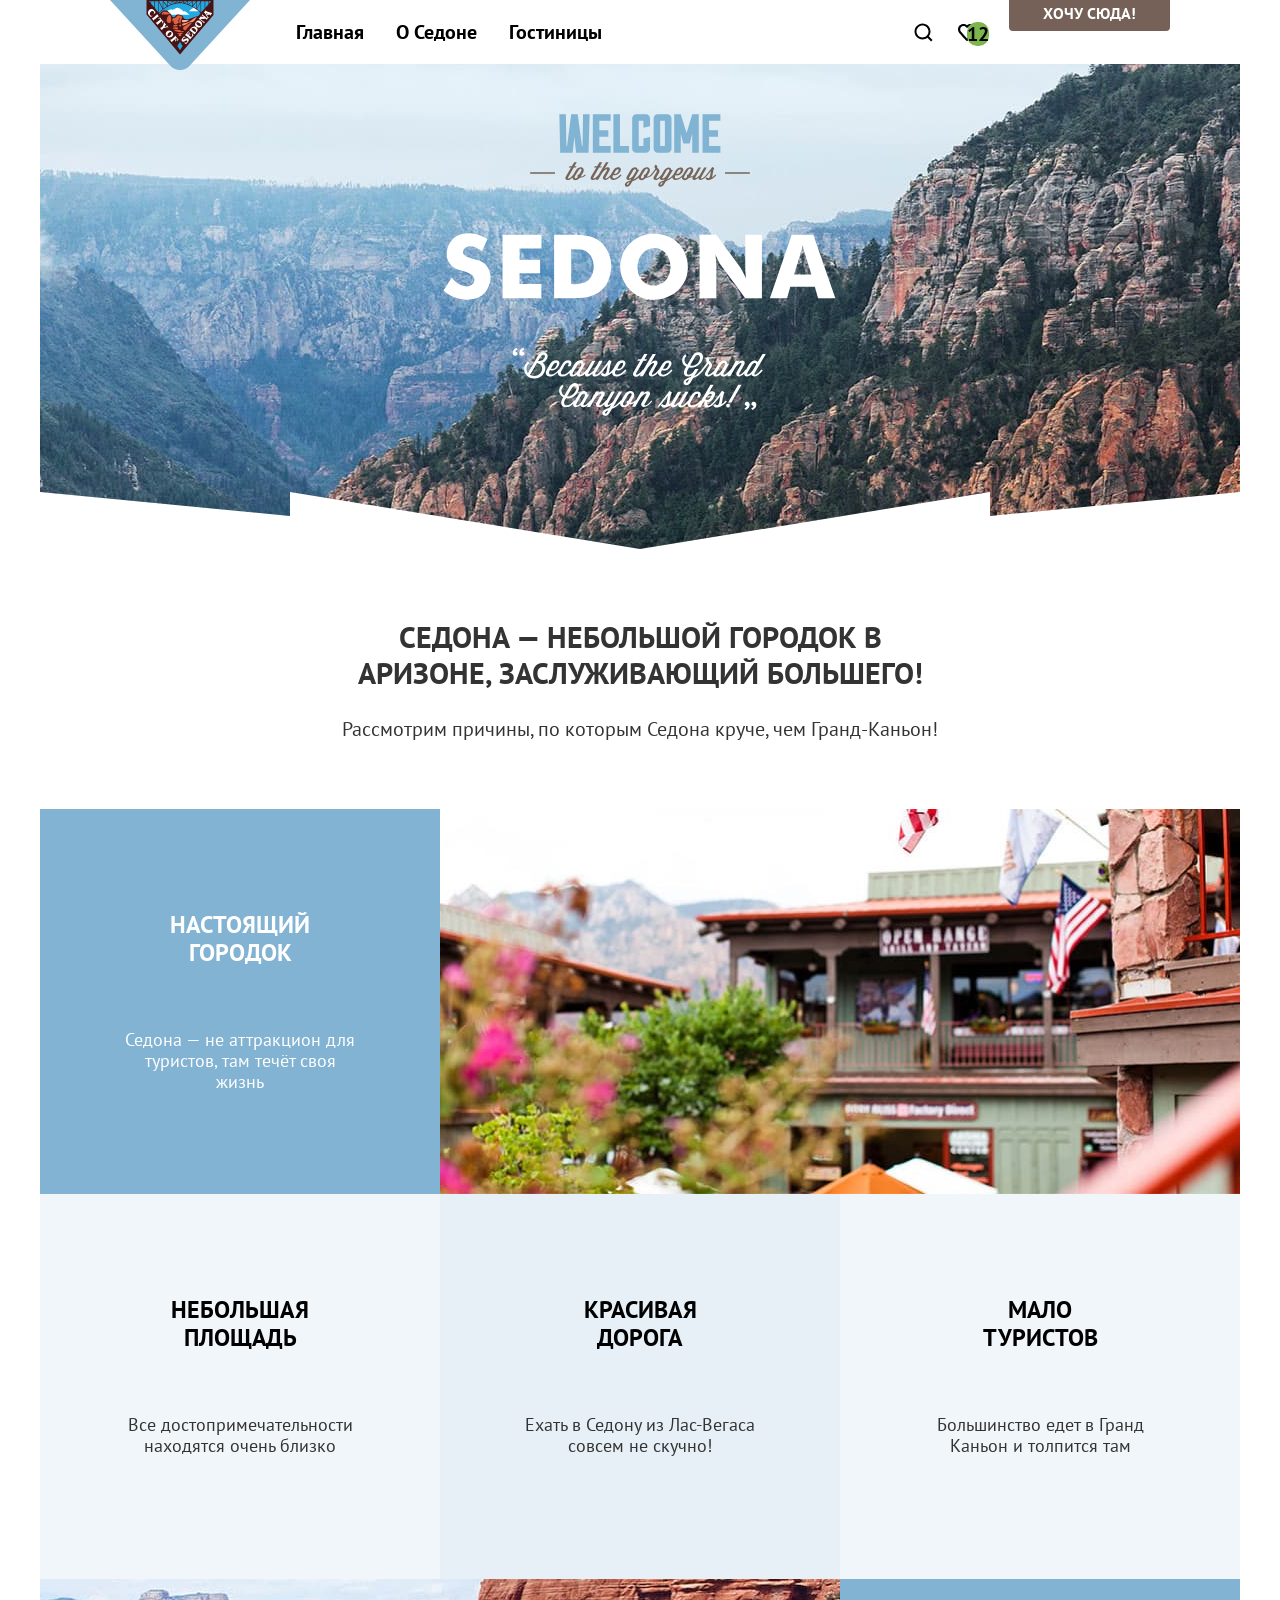
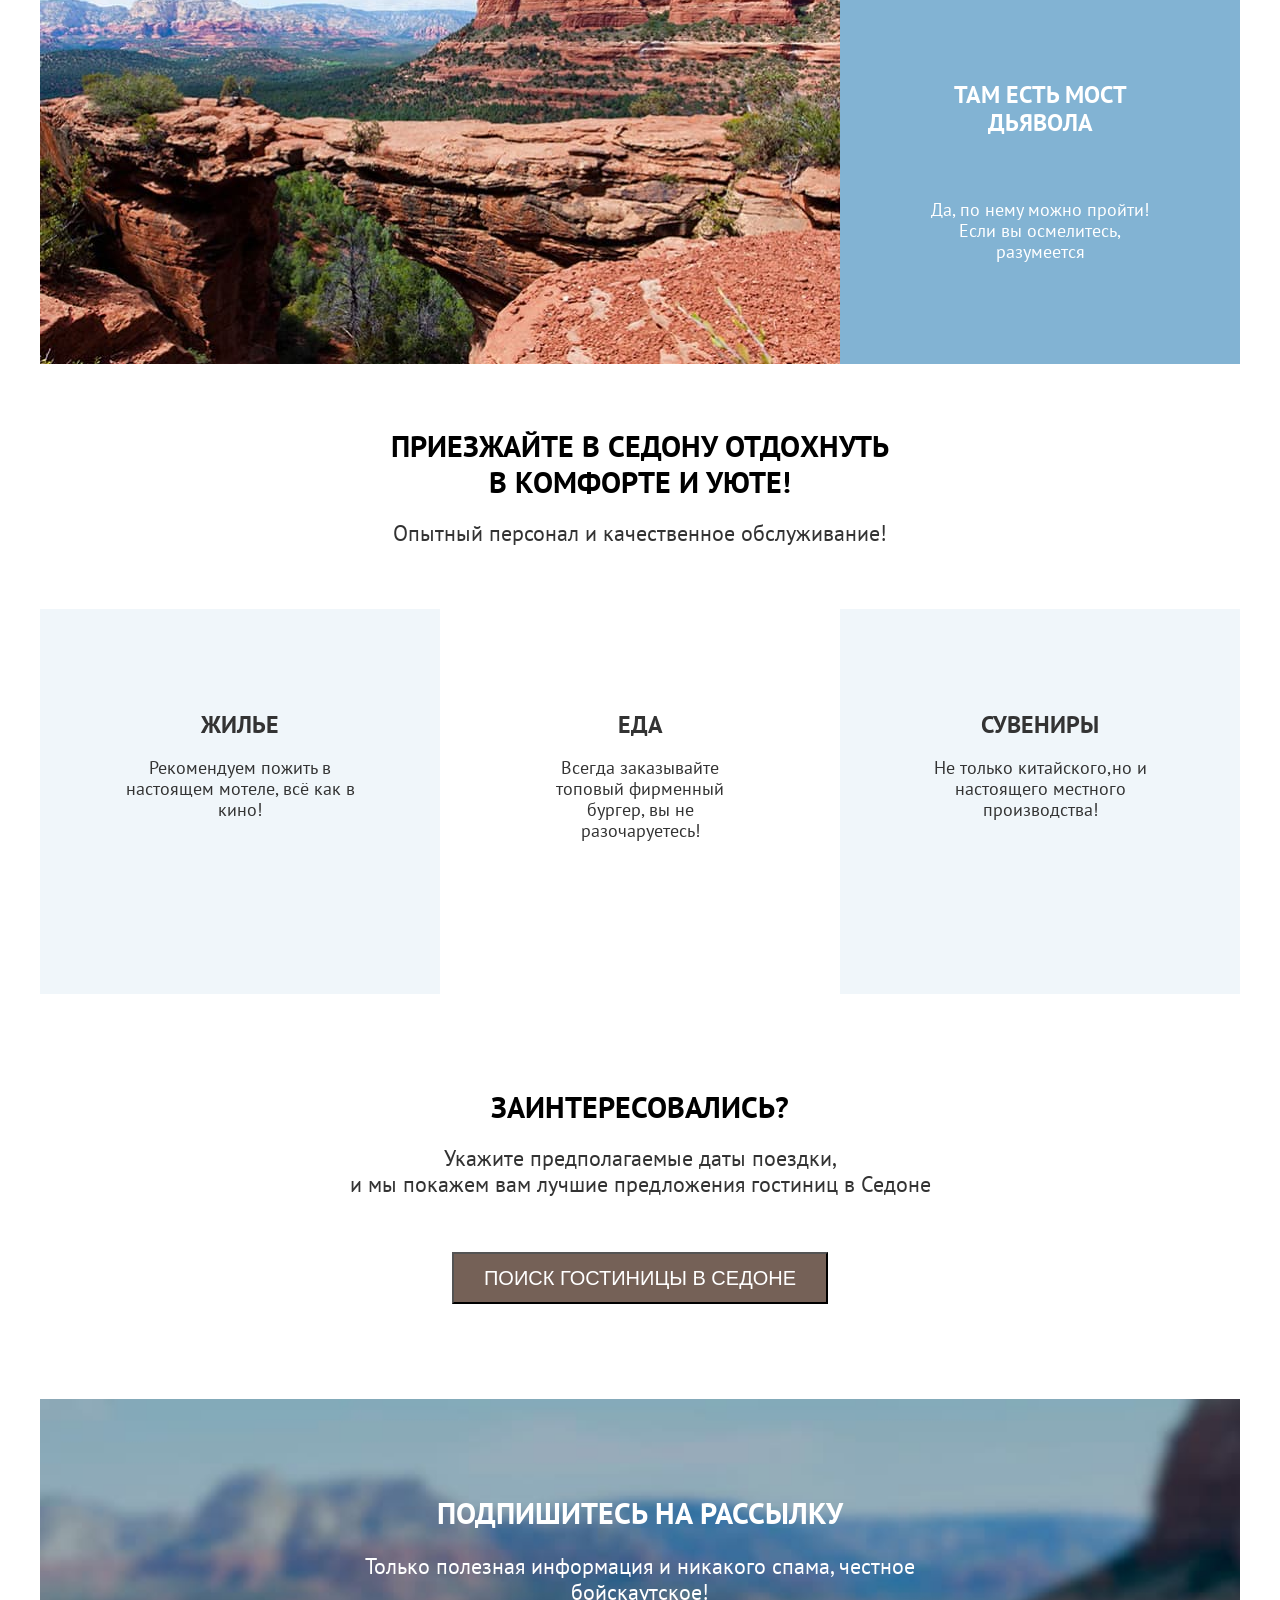
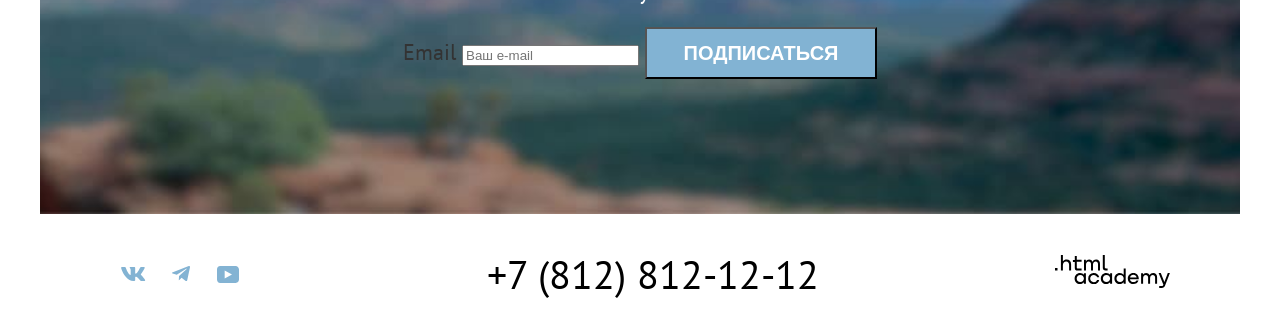
==== index.html @ 53b9eb05 "Добавляет сетки компонентов на флексах исправление" ====
<!doctype html>
<html lang="ru">

  <head>
    <meta charset="utf-8" />
    <title>HTML Academy: Седона</title>
    <link rel="stylesheet" href="styles/styles.css">
  </head>

  <body>
    <div class="page-container">
      <header class="header-page">
        <div class="container-header">
          <a class="navigation-logo" href="index.html">
            <img class="header-page-logo" src="images/logo-sedona.svg" width="140" height="70"
              alt="Логотип городка Седона">
          </a>
          <nav class="navigation">
            <ul class="navigation-list">
              <li class="navigation-item">
                <a class="navigation-link navgation-link-current" href="#" aria-current="page">Главная</a>
              </li>
              <li class="navigation-item">
                <a class="navigation-link" href="#">О Седоне</a>
              </li>
              <li class="navigation-item">
                <a class="navigation-link" href="catalog.html">Гостиницы</a>
              </li>
            </ul>
            <ul class="navigation-user">
              <li class="navigation-user-item">
                <a class="navigation-link navigation-link-search" href="#">
                  <span class="visually-hidden">Поиск</span>
                </a>
              </li>
              <li class="navigation-user-item">
                <a class="navigation-link navigation-link-favourites" href="#">
                  <span class="visually-hidden">Избранное</span>
                  <span class="count">12</span>
                </a>
              </li>
              <li class="navigation-user-item">
                <a class="navigation-link-button" href="#">Хочу сюда!</a>
              </li>
            </ul>
          </nav>
        </div>
      </header>
      <main class="main-container main-index">
        <section class="hero">
          <h1 class="visually-hidden">О Седоне</h1>
          <img class="hero-img" src="images/welcome.svg" width="458" height="352"
            alt="Welcome to the gorgeous Sedona, because the Grand Canyon sucks!" />
        </section>
        <section class="advantages">
          <h2 class="title">Седона — небольшой городок в Аризоне, заслуживающий большего!</h2>
          <p class="text">Рассмотрим причины, по которым Седона круче, чем Гранд-Каньон!</p>
        </section>
        <section class="advantages-description">
          <h2 class="visually-hidden">Преимущества</h2>
          <ul class="advantages-list">
            <li class="advantages-item-foto">
              <div class="advantages-item-container">
                <h3 class="advantages-title-foto">Настоящий городок</h3>
                <p class="advantages-item-description-foto">
                  Седона — не аттракцион для туристов, там течёт своя жизнь
                </p>
              </div>
              <img class="images-street" src="images/photo-street-sedona .jpg" width="800" height="385"
                alt="Вид городка Седона" />
            </li>
            <li class="advantages-item">
              <h3 class="advantages-title">Небольшая<br>площадь</h3>
              <p class="advantages-item-description">
                Все достопримечательности находятся очень близко
              </p>
            </li>
            <li class="advantages-item">
              <h3 class="advantages-title">Красивая<br> дорога</h3>
              <p class="advantages-item-description">
                Ехать в Седону из Лас-Вегаса совсем не скучно!
              </p>
            </li>
            <li class="advantages-item">
              <h3 class="advantages-title">Мало<br> туристов</h3>
              <p class="advantages-item-description">
                Большинство едет в Гранд Каньон и толпится там
              </p>
            </li>
            <li class="advantages-item-foto">
              <img src="images/photo-devil-bridge.jpg" width="800" height="385" alt="Фото мост дьявола" />
              <div class="advantages-item-container">
                <h3 class="advantages-title-foto">Там есть мост дьявола</h3>
                <p class="advantages-item-description-foto">
                  Да, по нему можно пройти! Если вы осмелитесь, разумеется
                </p>
              </div>
            </li>
          </ul>
        </section>
        <section class="services">
          <div class="invitation">
            <h2 class="services-title">
              Приезжайте в Седону отдохнуть в комфорте и уюте!
            </h2>
            <p class="services-description">
              Опытный персонал и качественное обслуживание!
            </p>
          </div>
          <ul class="services-list">
            <li class="services-item">
              <h3 class="services-item-title">ЖИЛЬЕ</h3>
              <p class="services-item-description">
                Рекомендуем пожить в настоящем мотеле, всё как в кино!
              </p>
            </li>
            <li class="services-item">
              <h3 class="services-item-title">ЕДА</h3>
              <p class="services-item-description">
                Всегда заказывайте топовый фирменный бургер, вы не разочаруетесь!
              </p>
            </li>
            <li class="services-item">
              <h3 class="services-item-title">СУВЕНИРЫ</h3>
              <p class="services-item-description">
                Не только китайского,но и настоящего местного производства!
              </p>
            </li>
          </ul>
        </section>
        <section class="booking">
          <h2 class="booking-title">Заинтересовались?</h2>
          <p class="booking-description">
            Укажите предполагаемые даты поездки,<br> и мы покажем вам лучшие
            предложения гостиниц в Седоне
          </p>
          <button class="button-search" type="button">Поиск гостиницы в Седоне</button>
        </section>
        <section class="subscribe">
          <h2 class="subscribe-title">Подпишитесь на рассылку</h2>
          <p class="subscribe-note">
            Только полезная информация и никакого спама, честное бойскаутское!
          </p>
          <form class="subscribe-form" action="https://echo.htmlacademy.ru/" method="post">
            <label for="subscribe-email visually-hidden">Email</label>
            <input class="field" placeholder="Ваш e-mail" type="email" name="subscribe-email" id="subscribe-email"
              required />
            <button class="button subscribe-button" type="submit">
              Подписаться
            </button>
          </form>
        </section>

      </main>
      <footer class="page-footer">
        <ul class="footer-social-list">
          <li class="footer-social-item">
            <a class="button-social-vk" href="#">
              <span class="visually-hidden">ВКонтакте</span>
            </a>
          </li>
          <li class="footer-social-item">
            <a class="button-social-telegram" href="#">
              <span class="visually-hidden">Телеграм</span>
            </a>
          </li>
          <li class="footer-social-item">
            <a class="button-social-youtube" href="#">
              <span class="visually-hidden">Ютуб</span>
            </a>
          </li>
        </ul>
        <a class="contacts-phone" href="tel:88128121212">+7 (812) 812-12-12</a>
        <a class="htmlacademy-link" href="#">
          <img class="htmlacademy-img" src="images/logo-html-academy.svg" alt="Логотип htmlacademy">
        </a>
      </footer>
    </div>
  </body>

</html>
---- styles/styles.css ----
@font-face {
  font-family: "PT Sans";
  font-weight: 400;
  font-style: normal;
  src: url("../fonts/ptsans-400.woff2") format("woff2");
  font-display: swap;
}

@font-face {
  font-family: "PT Sans";
  font-weight: 700;
  font-style: normal;
  src: url("../fonts/ptsans-700.woff2") format("woff2");
  font-display: swap;
}

body {
  margin: 0;
  font-family: "PT Sans", sans-serif;
  font-size: 22px;
  line-height: 26px;
  color: #333333;
  background-color: #ffffff;
}

*,
*::before,
*::after {
  box-sizing: border-box;
}

.page-container {
  display: flex;
  flex-direction: column;
  min-height: 100vh;
  width: 1200px;
  margin: 0 auto
}

/* header */

.container-header {
  position: relative;
  max-width: 1200px;
  margin: 0 auto;
  padding: 0 70px;
  min-height: 64px;
}

.navigation {
  display: flex;
  line-height: 24px;
  font-size: 20px;
  font-weight: 700;
  align-items: center;
  min-height: 64px;
  gap: 30px;
  padding-left: 170px;
}

.navigation-logo {
  position: absolute;
  left: 70px;
}

.navigation-list {
  margin: 0;
  padding: 0;
  list-style-type: none;
  display: flex;
  flex-wrap: wrap;
  /* width: 500px; */
}

/* перенесла из .navigation a проверь */
.navigation-link {
  display: block;
  text-decoration: none;
  color: #000000;
  text-align: center;
  padding: 20px 16px;
}

.navigation-user {
  margin: 0;
  padding: 0;
  list-style-type: none;
  display: flex;
  margin-left: auto;
  /* justify-content: end; */
}

.navigation-item {
  display: flex;
  /* align-items: center; */
}

.navigation-user-item {
  min-width: 44px;
  min-height: 64px;
}

.navigation-link-favourites,
.navigation-link-search {
  display: block;
  flex-shrink: 0;
  width: 20px;
  height: 20px;
  padding: 22px 12px;
  background-repeat: no-repeat;
  background-position: center;
  box-sizing: content-box;
}

.navigation-link-search {
  background-image: url(../images/icons/search.svg);
}

.navigation-link-favourites {
  background-image: url(../images/icons/heart.svg);
}

/* .navigation a {
  text-decoration: none;
  color: #000000;
  text-align: center;
  padding: 20px 16px;
} */

.navigation-link-button {
  font-size: 16px;
  line-height: 20px;
  font-weight: 700;
  color: #ffffff;
  background-color: #756157;
  text-decoration: none;
  text-transform: uppercase;
  padding: 8px 34px;
  border-radius: 4px;
  margin-left: 20px;
  margin-top: 15px;
}

/* .card-hotel-more {
  font-size: 16px;
  line-height: 20px;
  font-weight: 700;
  color: #ffffff;
  background-color: #756157;
  text-decoration: none;
  text-transform: uppercase;
  padding: 8px 34px;
  border-radius: 4px;
  margin-right: 0;
  margin-left: 20px;
} */

.count {
  position: absolute;
  background-color: #7db54f;
  border-radius: 10px;
}

.visually-hidden {
  position: absolute;
  width: 1px;
  height: 1px;
  margin: -1px;
  padding: 0;
  border: 0;
  clip: rect(0 0 0 0);
  overflow: hidden;
}

.main-container {
  flex-grow: 1;
}

.hero {
  background-image: url("../images/divider.svg"), url("../images/background-welcome.jpg");
  background-color: rgba(131, 179, 211, 0.6);
  background-size: 100% auto;
  background-repeat: no-repeat;
  background-position: bottom, center;
  min-height: 485px;
}

.hero-img {
  display: block;
  margin: 0 auto;
  padding-top: 50px;
}

.hero-title {
  font-size: 30px;
  line-height: 36px;
  font-weight: 700;
  text-transform: uppercase;
}

.hero-text {
  font-size: 22px;
  line-height: 26px;
  font-weight: 400;
}

.title {
  font-size: 30px;
  line-height: 36px;
  font-weight: 700;
  text-transform: uppercase;
  margin: 0 auto 25px;
  text-align: center;
}

p.text {
  font-size: 20px;
  line-height: 26px;
  font-weight: 400;
  color: #333333;
  text-align: center;
}

.advantages {
  max-width: 620px;
  max-height: 260px;
  margin: 0 auto;
  padding: 70px 0;
  text-align: center;
}

.invitation {
  max-width: 505px;
  max-height: 245px;
  margin: 0 auto;
  padding: 64px 0;


}

.advantages-list {
  margin: 0;
  padding: 0;
  display: flex;
  flex-wrap: wrap;
  list-style: none;
}

.advantages-item-foto {
  color: #ffffff;
  background-color: #82b3d3;
  width: 100%;
  display: flex;
}

.advantages-title-foto {
  font-size: 24px;
  line-height: 28px;
  font-weight: 700;
  text-transform: uppercase;
  margin: 0;
  list-style-type: none;
  margin-bottom: 62px;

}

.advantages-item {
  background-color: rgba(131, 179, 211, 0.12);
  width: 400px;
  min-height: 385px;
  text-align: center;
  display: flex;
  flex-direction: column;
  align-items: center;
  padding: 102px 85px;

}

.advantages-item:nth-child(3) {
  background-color: rgba(131, 179, 211, 0.2);
}

.advantages-title {
  font-size: 24px;
  line-height: 28px;
  font-weight: 700;
  color: #000000;
  text-transform: uppercase;
  margin: 0;
  margin-bottom: 62px;
}

p.advantages-item-description {
  font-size: 18px;
  line-height: 21px;
  font-weight: 400;
  color: #333333;
  margin: 0;
}

.advantages-item-description-foto {
  font-size: 18px;
  line-height: 21px;
  font-weight: 400;
  margin: 0;
}

.advantages-item-container {
  width: 400px;
  padding: 102px 85px;
  display: flex;
  flex-direction: column;
  justify-content: center;
  align-items: center;
  text-align: center;

}

.images-street {
  display: block;
}

.services-title {
  font-size: 30px;
  line-height: 36px;
  font-weight: 700;
  color: #000000;
  text-transform: uppercase;
  text-align: center;
  margin: 0;
  padding: 0;
  margin-bottom: 20px;
}

.services-description {
  font-size: 22px;
  line-height: 26px;
  font-weight: 400;
  color: #333333;
  text-align: center;
  margin: 0;
  bottom: 0;
  margin-bottom: 65px;
}

.services-list {
  display: flex;
  flex-wrap: wrap;
  list-style: none;
  margin: 0;
  padding: 0;
  min-height: 385px;
}

.services-item {
  background-color: rgba(131, 179, 211, 0.12);
  text-align: center;
  width: 400px;
  padding: 102px 85px;
}

.services-item-title {
  font-size: 24px;
  line-height: 28px;
  font-weight: 700;
  margin: 0;
  padding: 0;
}

.services-item:nth-child(2) {
  background-color: #ffffff;
}

.services-item-description {
  font-size: 18px;
  line-height: 21px;
  font-weight: 400;
  color: #333333;
}

.booking {
  padding: 95px 300px;
  text-align: center;
}

.booking-title {
  font-size: 30px;
  line-height: 36px;
  font-weight: 700;
  color: #000000;
  text-transform: uppercase;
  margin: 0;
  margin-bottom: 20px;
}

.booking-description {
  font-size: 22px;
  line-height: 26px;
  font-weight: 400;
  color: #333333;
  margin: 0;
  margin-bottom: 55px;
}

.button-search {
  font-size: 20px;
  line-height: 36px;
  color: #ffffff;
  background-color: #756157;
  width: 376px;
  height: 52px;
  text-decoration: none;
  text-transform: uppercase;
  margin: 0;
}

.subscribe,
.subscribe-catalog {
  padding: 96px 258px 104px;
  text-align: center;
  min-height: 415px;
}

.subscribe {
  background-image: url("../images/background-filter.jpg");
  background-color: #82b3d3;
  background-repeat: no-repeat;
  background-position: center;
  background-size: cover;
}

.subscribe-title,
.subscribe-title-catalog {
  font-size: 30px;
  line-height: 36px;
  font-weight: 700;
  text-align: center;
  text-decoration: none;
  text-transform: uppercase;
  margin: 0;
  margin-bottom: 20px;
}

.subscribe-title {
  color: #ffffff;
}

.subscribe-description {
  margin: 0;
  margin-bottom: 54px;


}

.subscribe-note {
  font-size: 22px;
  line-height: 26px;
  font-weight: 400;
  color: #ffffff;
  text-align: center;
  text-decoration: none;
}

.subscribe-button {
  font-size: 20px;
  line-height: 36px;
  font-weight: 700;
  color: #ffffff;
  text-align: center;
  text-decoration: none;
  text-transform: uppercase;
  background-color: #82b3d3;
  width: 232px;
  height: 52px;
}

a.button-social {
  text-decoration: none;
}

.page-footer {
  display: flex;
  justify-content: space-between;
  align-items: center;
  padding: 40px 70px;
  max-width: 1200px;
}

.footer-social-list {
  display: flex;
  flex-wrap: wrap;
  margin: 0;
  padding: 0;
  list-style: none;
  max-width: 142px;
}

.button-social-vk,
.button-social-telegram,
.button-social-youtube {
  display: block;
  background-repeat: no-repeat;
  background-position: center;
  width: 47px;
  height: 40px;
}

.button-social-vk {
  background-image: url("../images/social-vk.svg");
}

.button-social-telegram {
  background-image: url("../images/social-telegram.svg");
}

.button-social-youtube {
  background-image: url("../images/social-youtube.svg");
}

.contacts-phone {
  font-size: 40px;
  line-height: 40px;
  color: #000000;
  text-decoration: none;
  text-transform: uppercase;
  text-align: center;
}

.inner-header-title {
  font-size: 60px;
  line-height: 78px;
  font-weight: 700;
  color: #ffffff;
  text-decoration: none;
  margin: 0;
  margin-bottom: 8px;
}

.filter-content {
  background-image: url("../images/background-catalog.jpg");
  background-repeat: no-repeat;
  background-position: center;
  background-color: #82b3d3;
  background-size: cover;
  min-height: 420px;
  padding: 35px 70px;
}


.breadcrumbs {
  display: flex;
  margin: 0;
  margin-bottom: 40px;
  list-style-type: none;
}

.breadcrumbs-link {
  font-size: 16px;
  line-height: 21px;
  font-weight: 400;
}

.breadcrumbs-link-hotel {
  font-size: 16px;
  line-height: 21px;
  font-weight: 400;
  color: #ffffff;
  text-decoration: none;
}

.filter-content-title {
  font-size: 20px;
  line-height: 24px;
  font-weight: 700;
  color: #ffffff;
  margin-bottom: 32px;
}

.filter-content-list {
  margin: 0;
  padding: 0;
  display: flex;
  flex-direction: column;
  gap: 16px;
  list-style-type: none;
}

.filter-content-group {
  border: none;
  margin: 0;
  padding: 0;
  min-width: 150px;
}

.filter-content-group:nth-child(3) {
  margin-left: 70px;
  padding: 0;
}

.catalog-filter {
  display: flex;
  align-items: flex-start;
  margin: 0;
  padding: 0;
  /* gap: 70px; */
}

.range-slider {
  display: flex;
}

.filed {
  width: 145px;
  height: 50px;
}

.catalog-hotel-sorting {
  display: flex;
  align-items: center;
}

.view-card-hotel-list {
  display: flex;
  flex-wrap: wrap;
  margin: 0;
  padding: 0;
  list-style-type: none;
  width: 160px;
  margin-left: auto;
}

.view-card-hotel-item {
  width: 48px;
  height: 48px;
  padding-right: 8px;

}

.view-card-hotel-item:last-child {
  padding-right: 0;
}

.card-hotel-list {
  display: flex;
  flex-wrap: wrap;
  gap: 20px;
  padding-left: 0;
  list-style: none;
}

.card-hotel-item {
  width: 340px;
  padding: 20px;
  border: 1px solid #e6e6e6;
}

.control {
  font-size: 18px;
  line-height: 23px;
  font-weight: 400;
  color: #ffffff;
}

.button-apply,
.button-reset {
  font-size: 16px;
  font-weight: 700;
  line-height: 20px;
  color: #ffffff;
  border-radius: 4px;
  min-width: 190px;
  min-height: 35px;
  text-align: center;
  text-transform: uppercase;
  border: none;

}

.button-apply {
  background-color: #82b3d3;
  margin-bottom: 30px;

}

.button-reset {
  background-color: transparent;
}

.filter-content-button {
  margin-left: auto;
  padding-top: 0;
}

.catalog-hotel {
  padding: 50px 70px 60px;
}

.catalog-hotel-title {
  font-size: 30px;
  line-height: 36px;
  font-weight: 700;
  color: #000000;
  text-transform: uppercase;
  margin: 0;
  padding: 0;
  width: 538px;
}

.card-hotel-link {
  text-decoration: none;
}

.card-hotel-title {
  font-size: 24px;
  line-height: 28x;
  font-weight: 700;
  color: #000000;
  padding-top: 16px;
  margin: 0;
}

.card-hotel-cost {
  display: flex;
  justify-content: space-between;
}

.select-catalog-hotel {
  font-family: inherit;
  font-size: 18px;
  line-height: 21px;
  color: #333333;
  width: 292px;
  height: 49px;
}


.card-hotel-group,
.card-hotel-price {
  font-size: 18px;
  line-height: 21x;
  font-weight: 400;
  color: #333333;
}

.card-hotel-more {
  font-size: 16px;
  line-height: 20px;
  color: #ffffff;
  background-color: #756157;
  font-weight: 700;
  text-align: center;
  text-decoration: none;
  text-transform: uppercase;
  width: 140px;
  height: 36px;
}

.card-hotel-more {
  margin-left: 0;
  padding: 8px 25px;
}

.favorites {
  padding: 8px 20px;
}

.favorites {
  font-size: 16px;
  line-height: 20px;
  color: #ffffff;
  background-color: #82b3d3;
  width: 140px;
  height: 36px;
  text-align: center;
  text-transform: uppercase;
}

.rating {
  font-size: 16px;
  line-height: 20x;
  font-weight: 400;
  color: #333333;
  text-transform: uppercase;
}

.card-hotel-rating {
  display: flex;
  justify-content: space-between;
  align-items: center;
  margin-top: 15px;
}

.pagination {
  display: flex;
  flex-wrap: wrap;
  margin: 0;
  padding: 0;
  list-style: none;
  min-width: 400px;
  padding-top: 40px;
}

.pagination-link {
  display: block;
  box-sizing: border-box;
  font-size: 20px;
  line-height: 36px;
  font-weight: 700;
  color: #ffffff;
  background-color: #82b3d3;
  width: 60px;
  height: 60px;
  text-decoration: none;
  text-align: center;
  margin-right: 8px;
  border-radius: 4px;
}

.pagination-current {
  color: #000000;
  background-color: #f2f2f2;
}
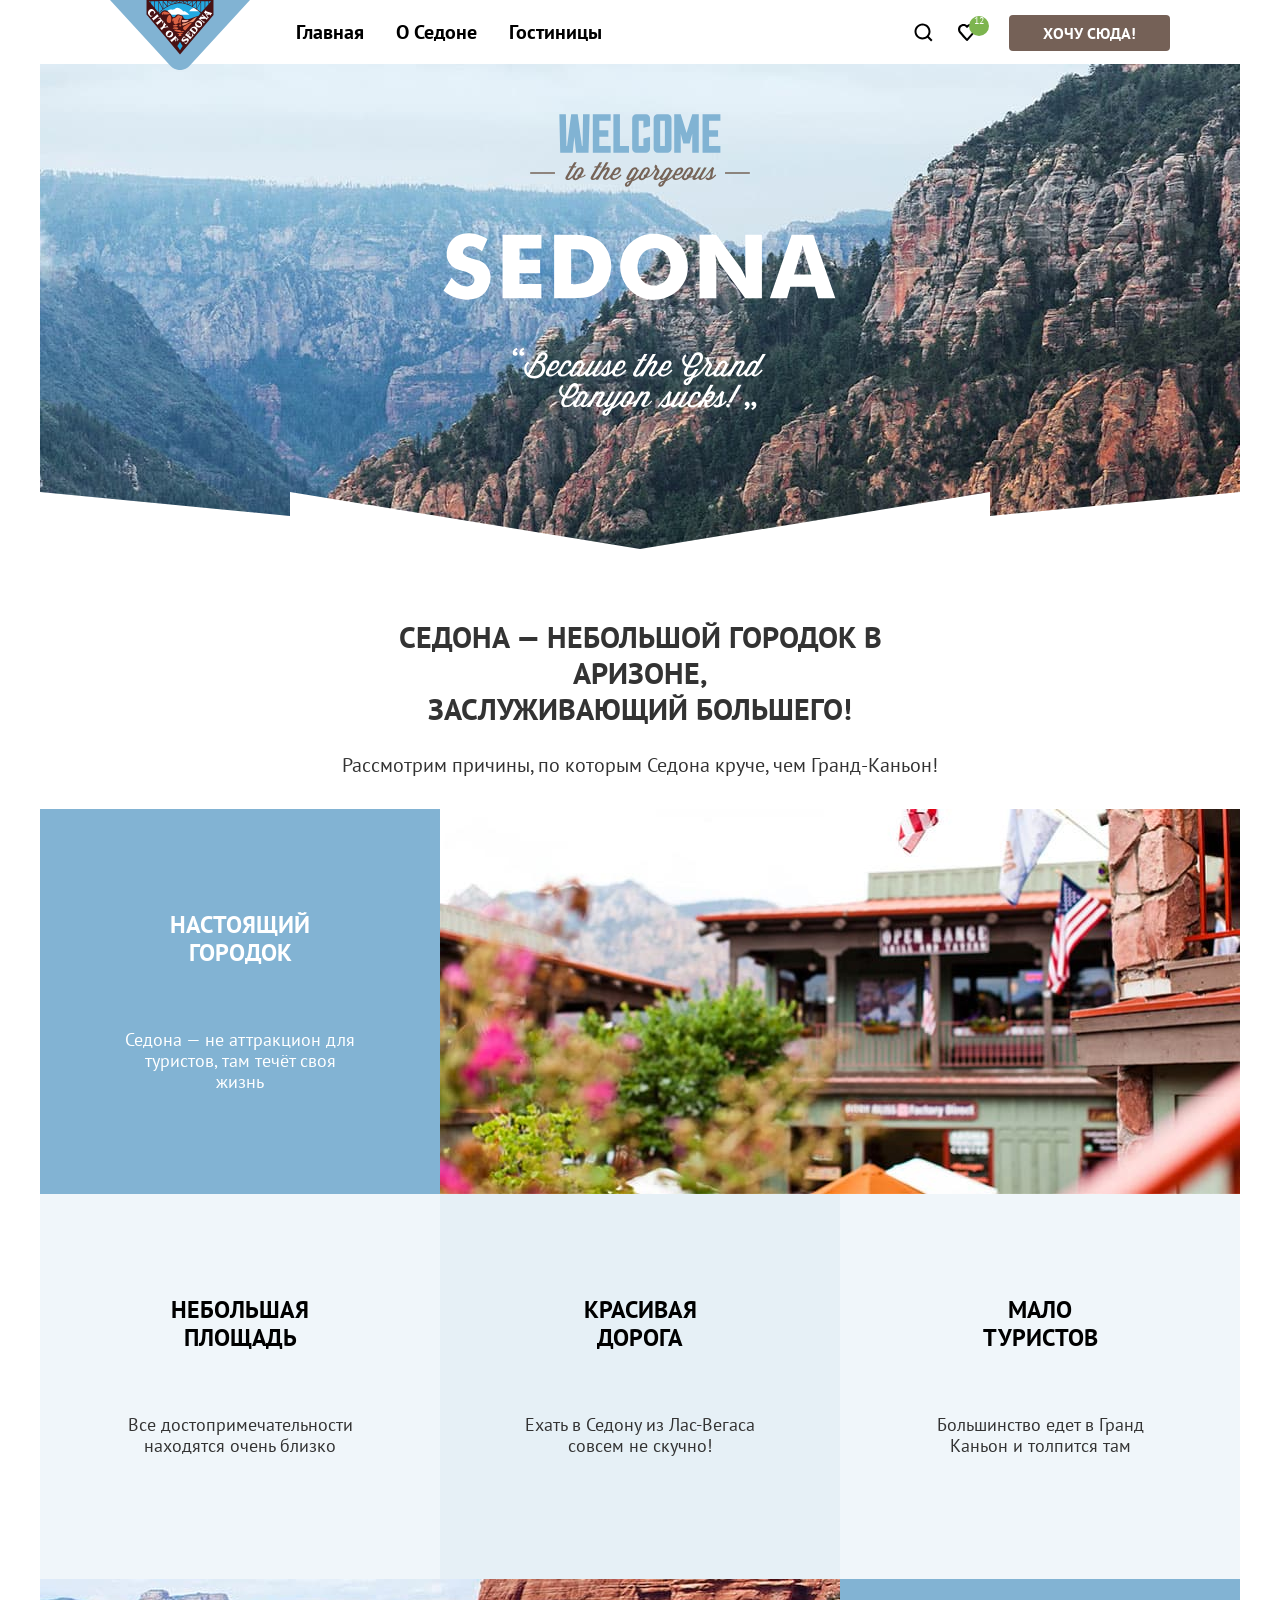
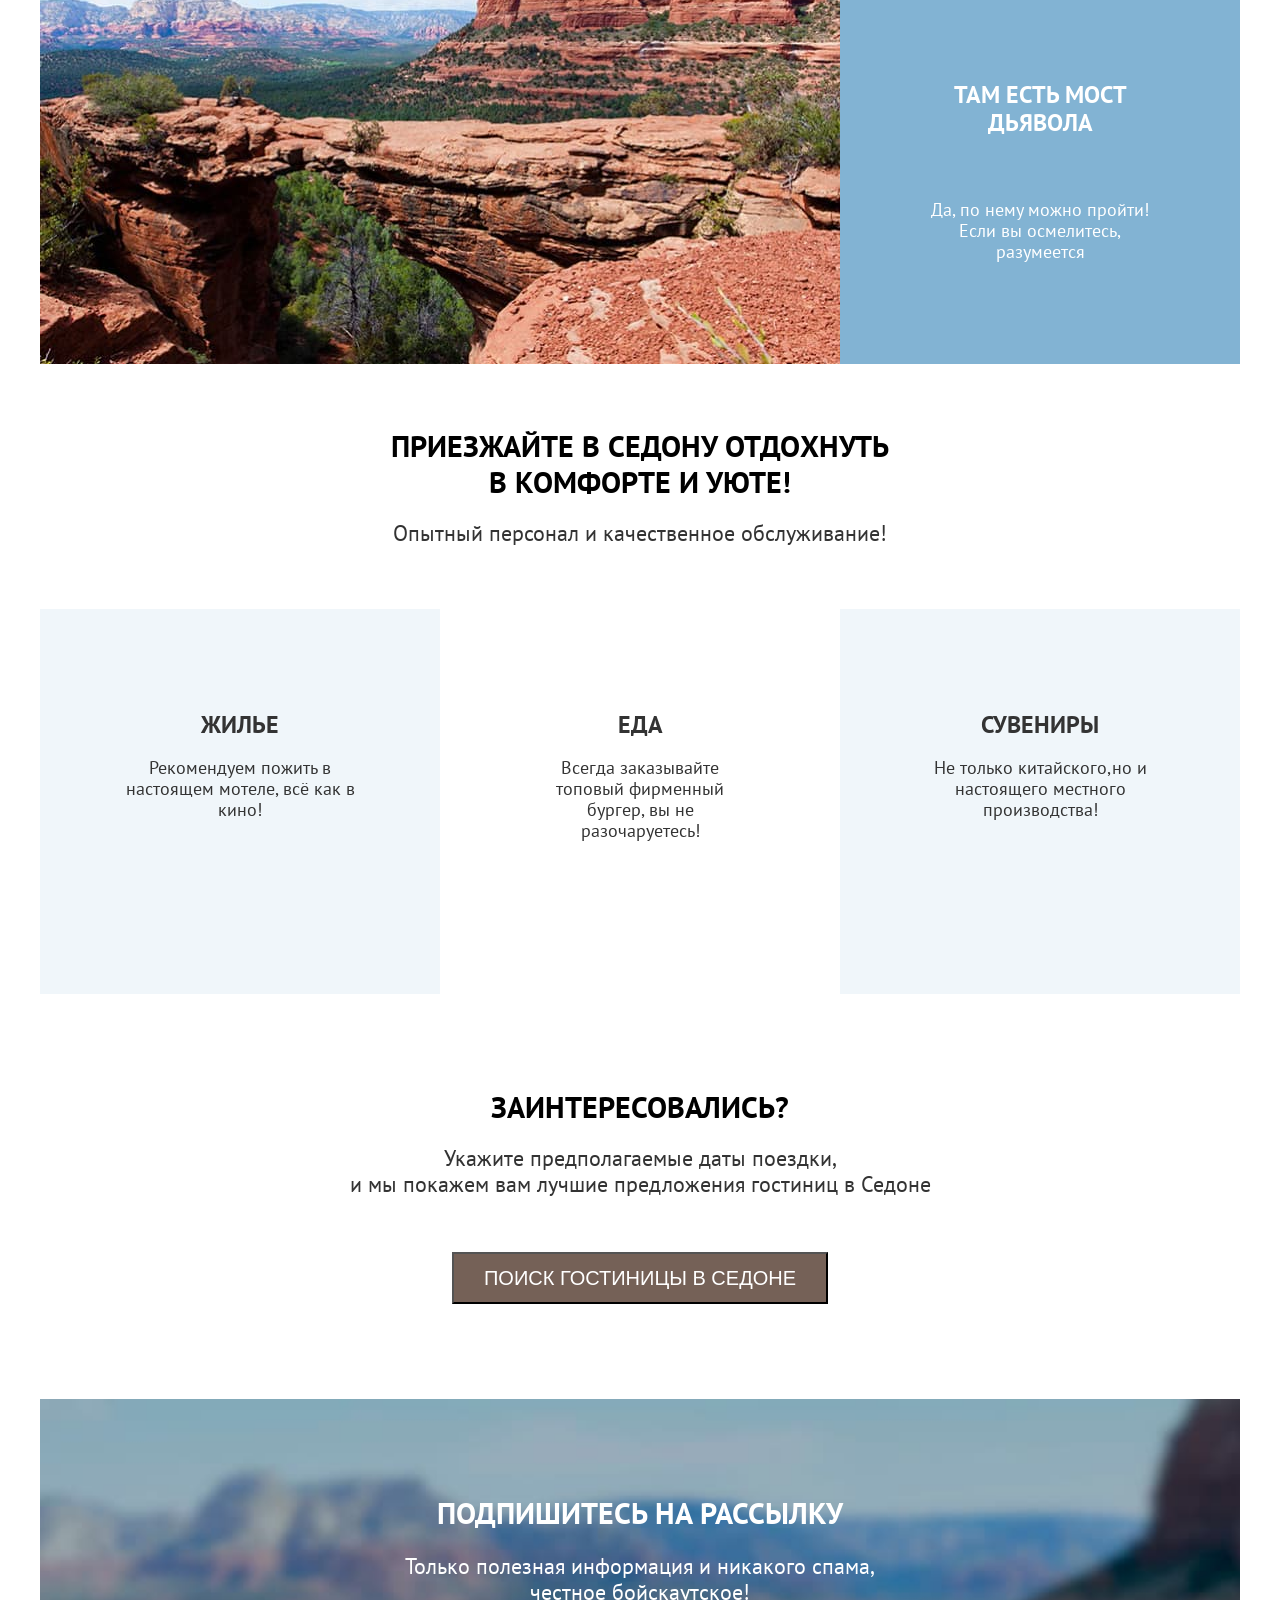
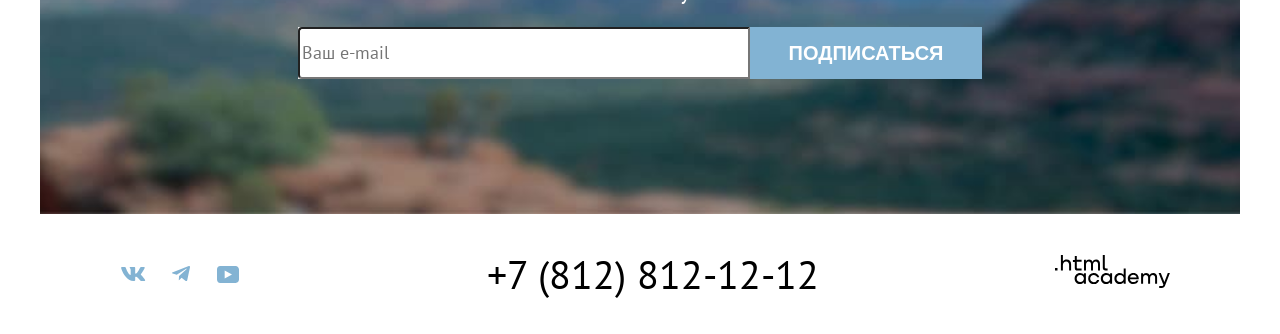
==== commit 937b34cc: "Добавляет сетки компонентов на гридах" ====
--- a/index.html
+++ b/index.html
@@ -18,7 +18,7 @@
           <nav class="navigation">
             <ul class="navigation-list">
               <li class="navigation-item">
-                <a class="navigation-link navgation-link-current" href="#" aria-current="page">Главная</a>
+                <a class="navigation-link navgation-link-current" href="index.html" aria-current="page">Главная</a>
               </li>
               <li class="navigation-item">
                 <a class="navigation-link" href="#">О Седоне</a>
@@ -53,7 +53,7 @@
             alt="Welcome to the gorgeous Sedona, because the Grand Canyon sucks!" />
         </section>
         <section class="advantages">
-          <h2 class="title">Седона — небольшой городок в Аризоне, заслуживающий большего!</h2>
+          <h2 class="title">Седона — небольшой городок в Аризоне,<br> заслуживающий большего!</h2>
           <p class="text">Рассмотрим причины, по которым Седона круче, чем Гранд-Каньон!</p>
         </section>
         <section class="advantages-description">
@@ -139,10 +139,10 @@
         <section class="subscribe">
           <h2 class="subscribe-title">Подпишитесь на рассылку</h2>
           <p class="subscribe-note">
-            Только полезная информация и никакого спама, честное бойскаутское!
+            Только полезная информация и никакого спама,<br> честное бойскаутское!
           </p>
           <form class="subscribe-form" action="https://echo.htmlacademy.ru/" method="post">
-            <label for="subscribe-email visually-hidden">Email</label>
+            <label for="subscribe-email" class="visually-hidden" >Email</label>
             <input class="field" placeholder="Ваш e-mail" type="email" name="subscribe-email" id="subscribe-email"
               required />
             <button class="button subscribe-button" type="submit">
@@ -150,7 +150,6 @@
             </button>
           </form>
         </section>
-
       </main>
       <footer class="page-footer">
         <ul class="footer-social-list">
@@ -177,5 +176,4 @@
       </footer>
     </div>
   </body>
-
 </html>
--- a/styles/styles.css
+++ b/styles/styles.css
@@ -36,8 +36,6 @@
   width: 1200px;
   margin: 0 auto
 }
-
-/* header */
 
 .container-header {
   position: relative;
@@ -69,10 +67,8 @@
   list-style-type: none;
   display: flex;
   flex-wrap: wrap;
-  /* width: 500px; */
-}
-
-/* перенесла из .navigation a проверь */
+}
+
 .navigation-link {
   display: block;
   text-decoration: none;
@@ -87,12 +83,6 @@
   list-style-type: none;
   display: flex;
   margin-left: auto;
-  /* justify-content: end; */
-}
-
-.navigation-item {
-  display: flex;
-  /* align-items: center; */
 }
 
 .navigation-user-item {
@@ -117,17 +107,12 @@
 }
 
 .navigation-link-favourites {
+  position: relative;
   background-image: url(../images/icons/heart.svg);
 }
 
-/* .navigation a {
-  text-decoration: none;
-  color: #000000;
-  text-align: center;
-  padding: 20px 16px;
-} */
-
 .navigation-link-button {
+  display: block;
   font-size: 16px;
   line-height: 20px;
   font-weight: 700;
@@ -141,7 +126,7 @@
   margin-top: 15px;
 }
 
-/* .card-hotel-more {
+.card-hotel-more {
   font-size: 16px;
   line-height: 20px;
   font-weight: 700;
@@ -149,16 +134,24 @@
   background-color: #756157;
   text-decoration: none;
   text-transform: uppercase;
-  padding: 8px 34px;
+  padding: 8px;
   border-radius: 4px;
-  margin-right: 0;
-  margin-left: 20px;
-} */
+  text-align: center;
+}
 
 .count {
+  font-size: 10px;
+  line-height: 10px;
+  font-weight: 400;
+  color: #ffffff;
   position: absolute;
   background-color: #7db54f;
+  text-align: center;
   border-radius: 10px;
+  min-width: 20px;
+  height: 20px;
+  top: 16px;
+  left: 24px;
 }
 
 .visually-hidden {
@@ -234,8 +227,6 @@
   max-height: 245px;
   margin: 0 auto;
   padding: 64px 0;
-
-
 }
 
 .advantages-list {
@@ -261,7 +252,6 @@
   margin: 0;
   list-style-type: none;
   margin-bottom: 62px;
-
 }
 
 .advantages-item {
@@ -273,7 +263,6 @@
   flex-direction: column;
   align-items: center;
   padding: 102px 85px;
-
 }
 
 .advantages-item:nth-child(3) {
@@ -313,7 +302,6 @@
   justify-content: center;
   align-items: center;
   text-align: center;
-
 }
 
 .images-street {
@@ -412,6 +400,15 @@
   text-decoration: none;
   text-transform: uppercase;
   margin: 0;
+}
+
+.subscribe-form {
+  display: flex;
+  width: 684px;
+  min-height: 52px;
+  border: none;
+  background-color: #f2f2f2;
+  justify-content: space-between;
 }
 
 .subscribe,
@@ -448,8 +445,6 @@
 .subscribe-description {
   margin: 0;
   margin-bottom: 54px;
-
-
 }
 
 .subscribe-note {
@@ -472,6 +467,18 @@
   background-color: #82b3d3;
   width: 232px;
   height: 52px;
+  border: none;
+}
+
+.field {
+  font-family: inherit;
+  font-size: 18px;
+  line-height: 24px;
+  font-weight: 400;
+  width: 452px;
+  margin: 0;
+  padding: 14px auto 14px 20px;
+  border-radius: 4px 0 0 4px;
 }
 
 a.button-social {
@@ -592,9 +599,17 @@
   min-width: 150px;
 }
 
-.filter-content-group:nth-child(3) {
-  margin-left: 70px;
-  padding: 0;
+.filter-complex {
+  margin-right: 70px;
+}
+
+.filter-type-housing {
+  margin-right: 140px;
+}
+
+.filter-cost {
+  min-width: 288px;
+  margin-right: 70px;
 }
 
 .catalog-filter {
@@ -602,21 +617,22 @@
   align-items: flex-start;
   margin: 0;
   padding: 0;
-  /* gap: 70px; */
 }
 
 .range-slider {
   display: flex;
+  min-width: 288px;
 }
 
 .filed {
-  width: 145px;
+  width: 100px;
   height: 50px;
 }
 
 .catalog-hotel-sorting {
   display: flex;
   align-items: center;
+  margin-bottom: 40px;
 }
 
 .view-card-hotel-list {
@@ -630,10 +646,10 @@
 }
 
 .view-card-hotel-item {
+
   width: 48px;
   height: 48px;
   padding-right: 8px;
-
 }
 
 .view-card-hotel-item:last-child {
@@ -641,17 +657,24 @@
 }
 
 .card-hotel-list {
-  display: flex;
-  flex-wrap: wrap;
+  display: grid;
+  grid-template-columns: repeat(3, 1fr);
   gap: 20px;
-  padding-left: 0;
+  padding: 0;
   list-style: none;
+  margin: 0;
+  margin-bottom: 40px;
 }
 
 .card-hotel-item {
-  width: 340px;
+  display: grid;
+  grid-template-rows: 212px 1fr repeat(3, auto);
+  grid-template-columns: 140px 140px;
+  gap: 16px 20px;
   padding: 20px;
   border: 1px solid #e6e6e6;
+  width: 340px;
+  min-height: 438px;
 }
 
 .control {
@@ -673,13 +696,11 @@
   text-align: center;
   text-transform: uppercase;
   border: none;
-
 }
 
 .button-apply {
   background-color: #82b3d3;
   margin-bottom: 30px;
-
 }
 
 .button-reset {
@@ -708,6 +729,8 @@
 
 .card-hotel-link {
   text-decoration: none;
+  grid-column: 1/-1;
+  grid-row: 1;
 }
 
 .card-hotel-title {
@@ -715,13 +738,15 @@
   line-height: 28x;
   font-weight: 700;
   color: #000000;
-  padding-top: 16px;
-  margin: 0;
-}
-
-.card-hotel-cost {
-  display: flex;
-  justify-content: space-between;
+
+  margin: 0;
+  grid-column: 1/-1;
+  grid-row: 3;
+}
+
+.card-hotel-title-link {
+  grid-column: 1/-1;
+  grid-row: 2;
 }
 
 .select-catalog-hotel {
@@ -729,65 +754,62 @@
   font-size: 18px;
   line-height: 21px;
   color: #333333;
+  display: block;
   width: 292px;
   height: 49px;
-}
-
+  border: 2px solid #e5e5e5;
+  background-color: #ffffff;
+  border-radius: 4px;
+  padding: 20px 14px;
+}
 
 .card-hotel-group,
 .card-hotel-price {
   font-size: 18px;
-  line-height: 21x;
+  line-height: 21px;
   font-weight: 400;
   color: #333333;
-}
-
-.card-hotel-more {
+  margin: 0;
+}
+
+.card-hotel-price {
+  justify-self: end;
+}
+
+.card-hotel-image {
+  object-fit: cover;
+}
+
+.favorites {
+  font-family: inherit;
   font-size: 16px;
   line-height: 20px;
-  color: #ffffff;
-  background-color: #756157;
-  font-weight: 700;
-  text-align: center;
-  text-decoration: none;
-  text-transform: uppercase;
-  width: 140px;
+  font-weight: 700;
+  color: #ffffff;
+  background-color: #82b3d3;
+  border: none;
+  border-radius: 4px;
   height: 36px;
-}
-
-.card-hotel-more {
-  margin-left: 0;
-  padding: 8px 25px;
-}
-
-.favorites {
-  padding: 8px 20px;
-}
-
-.favorites {
+  text-align: center;
+  text-transform: uppercase;
+  white-space: nowrap;
+  padding: 8px auto;
+}
+
+.rating {
   font-size: 16px;
   line-height: 20px;
-  color: #ffffff;
-  background-color: #82b3d3;
-  width: 140px;
-  height: 36px;
-  text-align: center;
-  text-transform: uppercase;
-}
-
-.rating {
-  font-size: 16px;
-  line-height: 20x;
   font-weight: 400;
   color: #333333;
   text-transform: uppercase;
-}
-
-.card-hotel-rating {
-  display: flex;
-  justify-content: space-between;
-  align-items: center;
-  margin-top: 15px;
+  background-color: #f2f2f2;
+  border-radius: 4px;
+  margin: 0;
+  padding: 8px 16px;
+  grid-column: 2/3;
+  grid-row: 5;
+  justify-self: end;
+  align-self: center;
 }
 
 .pagination {
@@ -808,15 +830,27 @@
   font-weight: 700;
   color: #ffffff;
   background-color: #82b3d3;
-  width: 60px;
+  min-width: 60px;
   height: 60px;
   text-decoration: none;
   text-align: center;
   margin-right: 8px;
   border-radius: 4px;
+  padding: 10px;
 }
 
 .pagination-current {
   color: #000000;
   background-color: #f2f2f2;
 }
+
+.ellipsis {
+  display: block;
+  margin: 0;
+  width: 60px;
+  height: 60px;
+  text-align: center;
+  margin-right: 8px;
+  border-radius: 4px;
+  padding: 10px;
+}
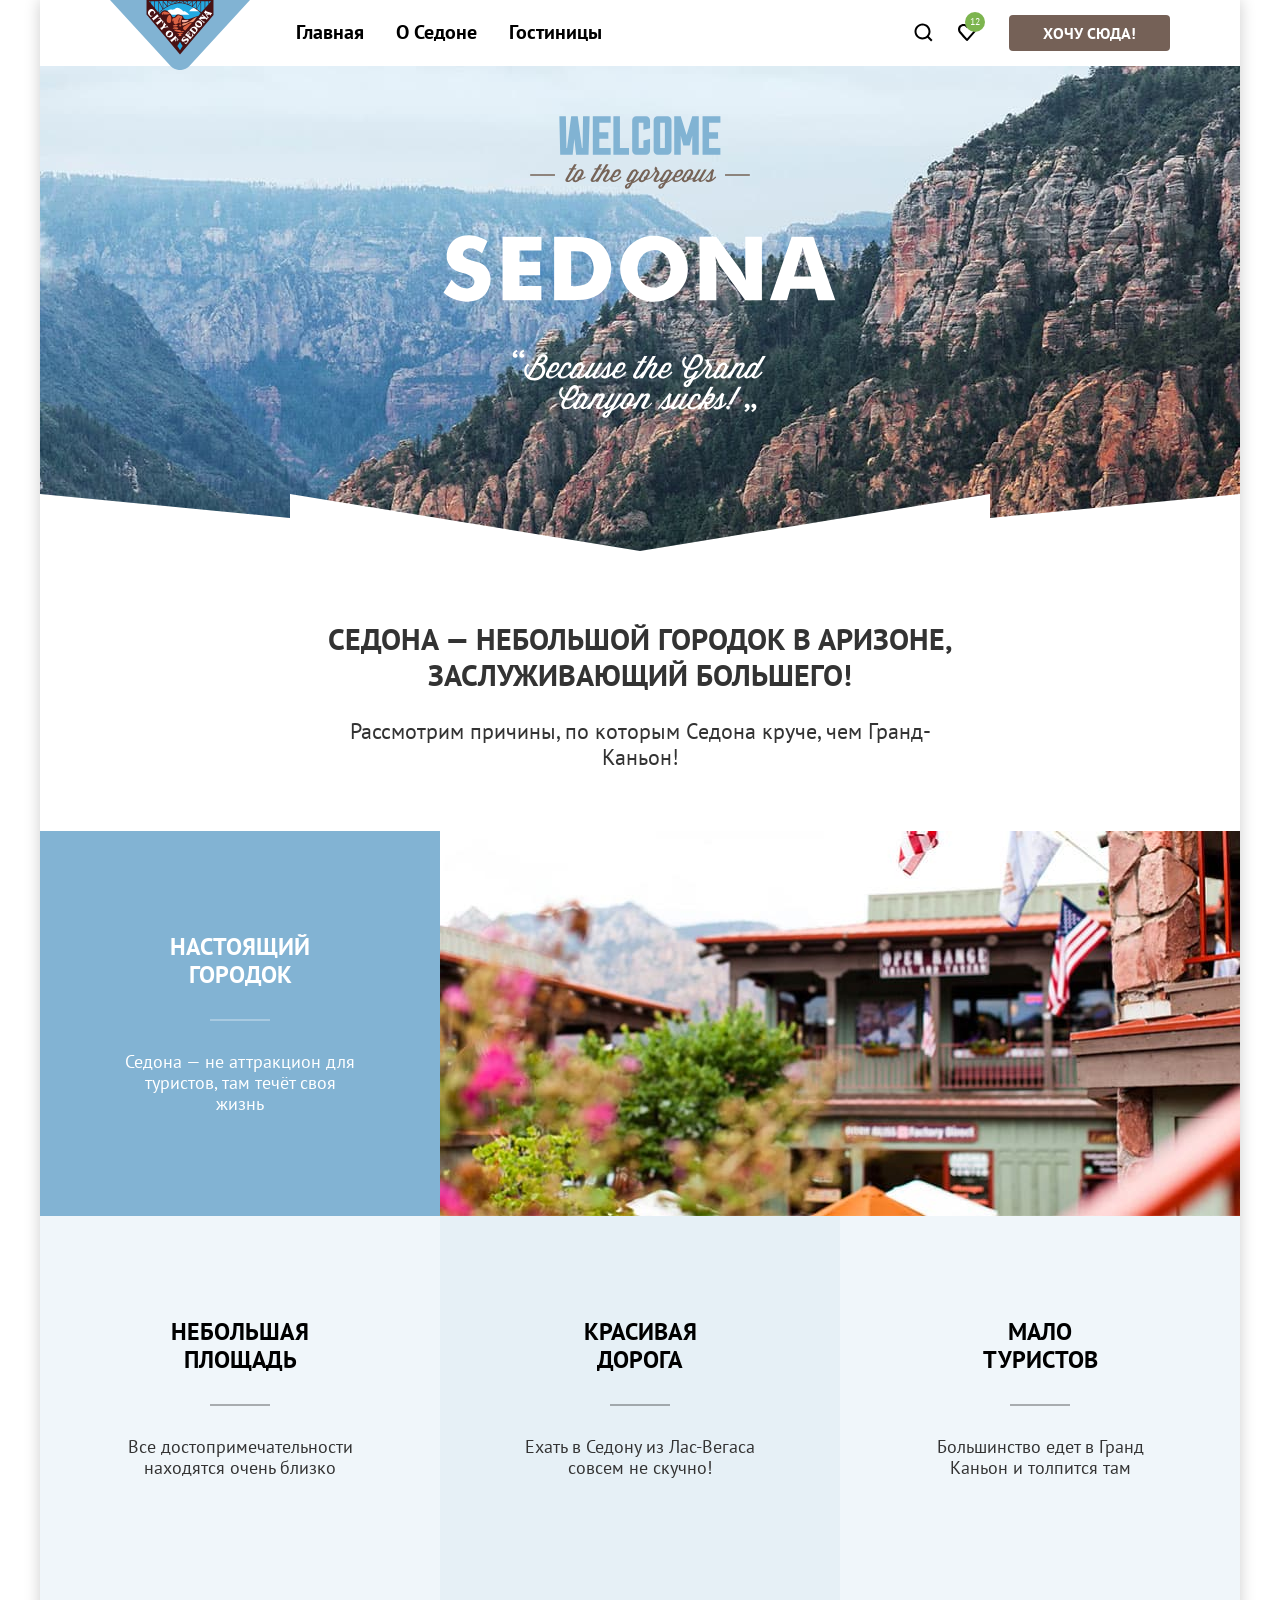
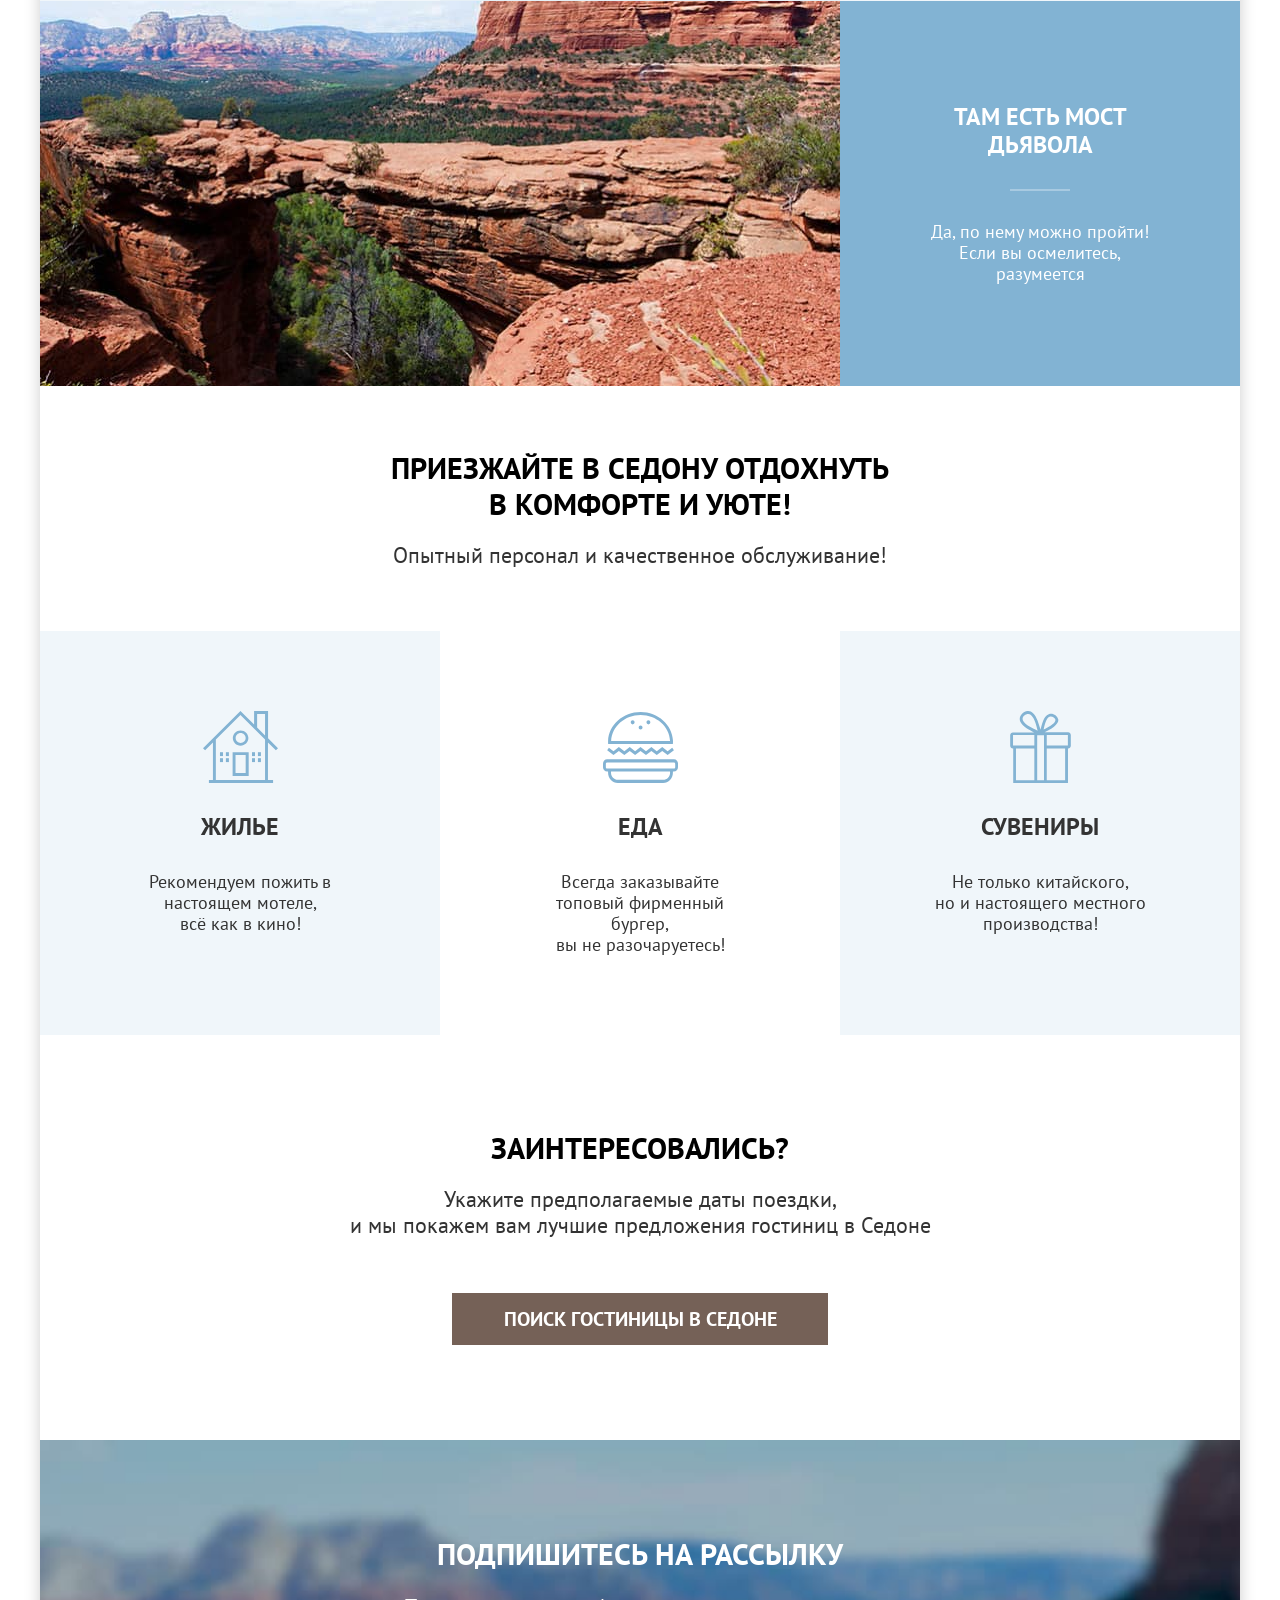
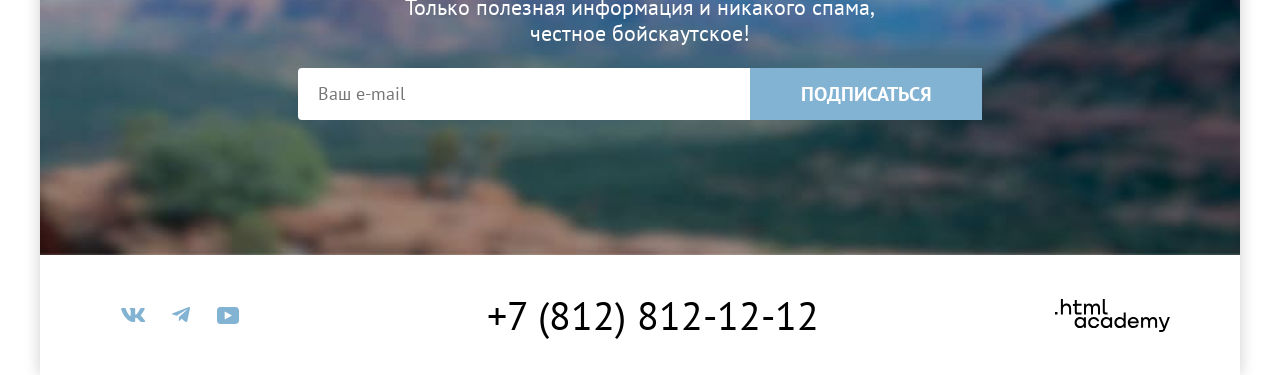
==== commit ed62bad3: "Добавляет декоративные элементы всех страниц" ====
--- a/index.html
+++ b/index.html
@@ -4,53 +4,54 @@
   <head>
     <meta charset="utf-8" />
     <title>HTML Academy: Седона</title>
+    <link rel="icon" sizes="32x32" href="favicon.ico">
     <link rel="stylesheet" href="styles/styles.css">
   </head>
 
   <body>
     <div class="page-container">
       <header class="header-page">
-        <div class="container-header">
-          <a class="navigation-logo" href="index.html">
-            <img class="header-page-logo" src="images/logo-sedona.svg" width="140" height="70"
-              alt="Логотип городка Седона">
-          </a>
-          <nav class="navigation">
-            <ul class="navigation-list">
-              <li class="navigation-item">
-                <a class="navigation-link navgation-link-current" href="index.html" aria-current="page">Главная</a>
-              </li>
-              <li class="navigation-item">
-                <a class="navigation-link" href="#">О Седоне</a>
-              </li>
-              <li class="navigation-item">
-                <a class="navigation-link" href="catalog.html">Гостиницы</a>
-              </li>
-            </ul>
-            <ul class="navigation-user">
-              <li class="navigation-user-item">
-                <a class="navigation-link navigation-link-search" href="#">
-                  <span class="visually-hidden">Поиск</span>
-                </a>
-              </li>
-              <li class="navigation-user-item">
-                <a class="navigation-link navigation-link-favourites" href="#">
-                  <span class="visually-hidden">Избранное</span>
-                  <span class="count">12</span>
-                </a>
-              </li>
-              <li class="navigation-user-item">
-                <a class="navigation-link-button" href="#">Хочу сюда!</a>
-              </li>
-            </ul>
-          </nav>
-        </div>
+
+        <a class="navigation-logo" href="index.html">
+          <img class="header-page-logo" src="images/logo-sedona.svg" width="140" height="70"
+            alt="Логотип городка Седона">
+        </a>
+        <nav class="navigation">
+          <ul class="navigation-list">
+            <li class="navigation-item">
+              <a class="navigation-link navgation-link-current" href="index.html" aria-current="page">Главная</a>
+            </li>
+            <li class="navigation-item">
+              <a class="navigation-link" href="#">О Седоне</a>
+            </li>
+            <li class="navigation-item">
+              <a class="navigation-link" href="catalog.html">Гостиницы</a>
+            </li>
+          </ul>
+          <ul class="navigation-user">
+            <li class="navigation-user-item">
+              <a class="navigation-user-link navigation-link-search" href="#">
+                <span class="visually-hidden">Поиск</span>
+              </a>
+            </li>
+            <li class="navigation-user-item">
+              <a class="navigation-user-link navigation-link-favourites" href="#">
+                <span class="visually-hidden">Избранное</span>
+                <span class="count">12</span>
+              </a>
+            </li>
+            <li class="navigation-user-item">
+              <a class="navigation-link-button" href="#">Хочу сюда!</a>
+            </li>
+          </ul>
+        </nav>
+
       </header>
       <main class="main-container main-index">
         <section class="hero">
           <h1 class="visually-hidden">О Седоне</h1>
           <img class="hero-img" src="images/welcome.svg" width="458" height="352"
-            alt="Welcome to the gorgeous Sedona, because the Grand Canyon sucks!" />
+            alt="Welcome to the gorgeous Sedona, because the Grand Canyon sucks!">
         </section>
         <section class="advantages">
           <h2 class="title">Седона — небольшой городок в Аризоне,<br> заслуживающий большего!</h2>
@@ -67,7 +68,7 @@
                 </p>
               </div>
               <img class="images-street" src="images/photo-street-sedona .jpg" width="800" height="385"
-                alt="Вид городка Седона" />
+                alt="Вид городка Седона">
             </li>
             <li class="advantages-item">
               <h3 class="advantages-title">Небольшая<br>площадь</h3>
@@ -87,14 +88,14 @@
                 Большинство едет в Гранд Каньон и толпится там
               </p>
             </li>
-            <li class="advantages-item-foto">
-              <img src="images/photo-devil-bridge.jpg" width="800" height="385" alt="Фото мост дьявола" />
+            <li class="advantages-item-foto advantages-item-foto-reverse">
               <div class="advantages-item-container">
                 <h3 class="advantages-title-foto">Там есть мост дьявола</h3>
                 <p class="advantages-item-description-foto">
                   Да, по нему можно пройти! Если вы осмелитесь, разумеется
                 </p>
               </div>
+              <img src="images/photo-devil-bridge.jpg" width="800" height="385" alt="Фото мост дьявола">
             </li>
           </ul>
         </section>
@@ -107,23 +108,24 @@
               Опытный персонал и качественное обслуживание!
             </p>
           </div>
-          <ul class="services-list">
-            <li class="services-item">
+          <ul class="services-list ">
+            <li class="services-item services-item-housing">
+
               <h3 class="services-item-title">ЖИЛЬЕ</h3>
               <p class="services-item-description">
-                Рекомендуем пожить в настоящем мотеле, всё как в кино!
+                Рекомендуем пожить в <br> настоящем мотеле,<br> всё как в кино!
               </p>
             </li>
-            <li class="services-item">
+            <li class="services-item services-item-food">
               <h3 class="services-item-title">ЕДА</h3>
               <p class="services-item-description">
-                Всегда заказывайте топовый фирменный бургер, вы не разочаруетесь!
+                Всегда заказывайте<br> топовый фирменный бургер,<br> вы не разочаруетесь!
               </p>
             </li>
-            <li class="services-item">
+            <li class="services-item services-item-souvenirs">
               <h3 class="services-item-title">СУВЕНИРЫ</h3>
               <p class="services-item-description">
-                Не только китайского,но и настоящего местного производства!
+                Не только китайского,<br> но и настоящего местного<br> производства!
               </p>
             </li>
           </ul>
@@ -142,9 +144,9 @@
             Только полезная информация и никакого спама,<br> честное бойскаутское!
           </p>
           <form class="subscribe-form" action="https://echo.htmlacademy.ru/" method="post">
-            <label for="subscribe-email" class="visually-hidden" >Email</label>
-            <input class="field" placeholder="Ваш e-mail" type="email" name="subscribe-email" id="subscribe-email"
-              required />
+            <label for="subscribe-email" class="visually-hidden">Email</label>
+            <input class="subscribe-field" placeholder="Ваш e-mail" type="email" name="subscribe-email"
+              id="subscribe-email" required />
             <button class="button subscribe-button" type="submit">
               Подписаться
             </button>
@@ -154,26 +156,27 @@
       <footer class="page-footer">
         <ul class="footer-social-list">
           <li class="footer-social-item">
-            <a class="button-social-vk" href="#">
+            <a class="button-social-vk" href="https://vk.ru/htmlacademy">
               <span class="visually-hidden">ВКонтакте</span>
             </a>
           </li>
           <li class="footer-social-item">
-            <a class="button-social-telegram" href="#">
+            <a class="button-social-telegram" href="https://t.me/s/htmlacademy">
               <span class="visually-hidden">Телеграм</span>
             </a>
           </li>
           <li class="footer-social-item">
-            <a class="button-social-youtube" href="#">
+            <a class="button-social-youtube" href="https://www.youtube.com/c/HTMLAcademyRUS">
               <span class="visually-hidden">Ютуб</span>
             </a>
           </li>
         </ul>
         <a class="contacts-phone" href="tel:88128121212">+7 (812) 812-12-12</a>
-        <a class="htmlacademy-link" href="#">
-          <img class="htmlacademy-img" src="images/logo-html-academy.svg" alt="Логотип htmlacademy">
+        <a class="htmlacademy-link" href="https://htmlacademy.ru/">
+          <span class="visually-hidden">"Логотип HTML academy"</span>
         </a>
       </footer>
     </div>
   </body>
+
 </html>
--- a/styles/styles.css
+++ b/styles/styles.css
@@ -29,36 +29,45 @@
   box-sizing: border-box;
 }
 
+/* 1 */
 .page-container {
+  box-shadow: 0 0 15px 0 rgba(0, 0, 0, 0.2);
   display: flex;
   flex-direction: column;
   min-height: 100vh;
   width: 1200px;
-  margin: 0 auto
-}
-
-.container-header {
-  position: relative;
+  margin: 0 auto;
+
+}
+
+.header-page {
+  display: flex;
   max-width: 1200px;
-  margin: 0 auto;
+  margin: 0;
   padding: 0 70px;
   min-height: 64px;
 }
 
 .navigation {
   display: flex;
+  flex-wrap: wrap;
   line-height: 24px;
   font-size: 20px;
   font-weight: 700;
-  align-items: center;
+  align-items: flex-start;
   min-height: 64px;
-  gap: 30px;
-  padding-left: 170px;
+  width: 100%;
 }
 
 .navigation-logo {
-  position: absolute;
-  left: 70px;
+  margin-right: 30px;
+  margin-bottom: -12px;
+  z-index: 1;
+}
+
+.navigation-logo:hover {
+  opacity: 0.8;
+  transform: scale(1.05);
 }
 
 .navigation-list {
@@ -67,15 +76,30 @@
   list-style-type: none;
   display: flex;
   flex-wrap: wrap;
-}
-
-.navigation-link {
+  max-width: 500px;
+}
+
+.navigation-link,
+.navigation-user-link {
   display: block;
   text-decoration: none;
   color: #000000;
   text-align: center;
   padding: 20px 16px;
-}
+  border-bottom: 2px solid transparent;
+}
+
+.navigation-link:hover {
+  opacity: 0.7;
+  transform: scale(1.05);
+  border-bottom-color: rgba(117, 98, 87, 1);
+}
+
+.navigation-user-link:hover {
+  opacity: 0.7;
+  transform: scale(1.05);
+}
+
 
 .navigation-user {
   margin: 0;
@@ -83,6 +107,7 @@
   list-style-type: none;
   display: flex;
   margin-left: auto;
+  max-width: 500px;
 }
 
 .navigation-user-item {
@@ -126,17 +151,35 @@
   margin-top: 15px;
 }
 
+.navigation-link-button:hover {
+  background-color: rgba(97, 80, 72, 1);
+}
+
+.navigation-link-button:active,
+.button-search:active {
+  color: rgba(255, 255, 255, 0.3);
+}
+
 .card-hotel-more {
   font-size: 16px;
   line-height: 20px;
   font-weight: 700;
   color: #ffffff;
-  background-color: #756157;
+  background-color: rgba(117, 97, 87, 1);
   text-decoration: none;
   text-transform: uppercase;
   padding: 8px;
   border-radius: 4px;
   text-align: center;
+}
+
+.card-hotel-more:hover {
+  background-color: rgba(97, 80, 72, 1);
+}
+
+.card-hotel-more:active {
+  background: rgba(117, 97, 87, 1);
+  color: rgba(255, 255, 255, 0.3);
 }
 
 .count {
@@ -147,11 +190,12 @@
   position: absolute;
   background-color: #7db54f;
   text-align: center;
-  border-radius: 10px;
+  border-radius: 100vw;
   min-width: 20px;
   height: 20px;
-  top: 16px;
-  left: 24px;
+  top: 12px;
+  left: 45%;
+  padding: 5px;
 }
 
 .visually-hidden {
@@ -206,20 +250,22 @@
   text-align: center;
 }
 
-p.text {
-  font-size: 20px;
+.text {
+  font-size: 22px;
   line-height: 26px;
   font-weight: 400;
   color: #333333;
   text-align: center;
+  margin: 0;
 }
 
 .advantages {
-  max-width: 620px;
+  max-width: 651px;
   max-height: 260px;
   margin: 0 auto;
   padding: 70px 0;
   text-align: center;
+  margin-bottom: 20px;
 }
 
 .invitation {
@@ -251,7 +297,16 @@
   text-transform: uppercase;
   margin: 0;
   list-style-type: none;
-  margin-bottom: 62px;
+  margin-bottom: 30px;
+  position: relative;
+}
+
+.advantages-title-foto::after {
+  content: "";
+  display: block;
+  margin: 30px auto 0;
+  width: 60px;
+  border-bottom: 2px solid rgba(255, 255, 255, 0.3);
 }
 
 .advantages-item {
@@ -265,6 +320,18 @@
   padding: 102px 85px;
 }
 
+.advantages-title::after {
+  content: "";
+  display: block;
+  margin: 30px auto 0;
+  width: 60px;
+  border-bottom: 2px solid rgba(0, 0, 0, 0.3);
+}
+
+.advantages-item-foto-reverse {
+  flex-direction: row-reverse;
+}
+
 .advantages-item:nth-child(3) {
   background-color: rgba(131, 179, 211, 0.2);
 }
@@ -276,7 +343,7 @@
   color: #000000;
   text-transform: uppercase;
   margin: 0;
-  margin-bottom: 62px;
+  margin-bottom: 30px;
 }
 
 p.advantages-item-description {
@@ -306,6 +373,8 @@
 
 .images-street {
   display: block;
+  object-fit: cover;
+  height: 100%;
 }
 
 .services-title {
@@ -344,7 +413,7 @@
   background-color: rgba(131, 179, 211, 0.12);
   text-align: center;
   width: 400px;
-  padding: 102px 85px;
+  padding: 80px 85px;
 }
 
 .services-item-title {
@@ -353,6 +422,7 @@
   font-weight: 700;
   margin: 0;
   padding: 0;
+  margin-bottom: 30px;
 }
 
 .services-item:nth-child(2) {
@@ -364,6 +434,31 @@
   line-height: 21px;
   font-weight: 400;
   color: #333333;
+  margin: 0;
+}
+
+.services-item-housing::before {
+  background-image: url("../images/icons/home-1.svg");
+}
+
+.services-item-food::before {
+  background-image: url("../images/icons/food.svg");
+}
+
+.services-item-souvenirs::before {
+  background-image: url("../images/icons/present.svg");
+}
+
+.services-item::before {
+  content: "";
+  background-repeat: no-repeat;
+  background-position: center;
+  background-size: contain;
+  display: block;
+  margin: auto;
+  width: 75px;
+  height: 72px;
+  margin-bottom: 30px;
 }
 
 .booking {
@@ -391,8 +486,10 @@
 }
 
 .button-search {
+  font-family: inherit;
   font-size: 20px;
   line-height: 36px;
+  font-weight: 700;
   color: #ffffff;
   background-color: #756157;
   width: 376px;
@@ -400,15 +497,18 @@
   text-decoration: none;
   text-transform: uppercase;
   margin: 0;
+  border: none;
+}
+
+.button-search:hover {
+  background-color: rgba(97, 80, 72, 1);
 }
 
 .subscribe-form {
   display: flex;
-  width: 684px;
+  width: 100%;
+  max-width: 684px;
   min-height: 52px;
-  border: none;
-  background-color: #f2f2f2;
-  justify-content: space-between;
 }
 
 .subscribe,
@@ -457,32 +557,39 @@
 }
 
 .subscribe-button {
+  font-family: inherit;
   font-size: 20px;
   line-height: 36px;
   font-weight: 700;
   color: #ffffff;
-  text-align: center;
-  text-decoration: none;
   text-transform: uppercase;
   background-color: #82b3d3;
   width: 232px;
-  height: 52px;
-  border: none;
-}
-
-.field {
+  border-style: none;
+}
+
+.subscribe-button:hover {
+  background-color: rgba(104, 162, 202, 1);
+}
+
+.subscribe-button:active {
+  color: rgba(255, 255, 255, 0.3);
+}
+
+.subscribe-field {
+  flex-grow: 1;
   font-family: inherit;
   font-size: 18px;
   line-height: 24px;
   font-weight: 400;
-  width: 452px;
-  margin: 0;
-  padding: 14px auto 14px 20px;
+  box-sizing: border-box;
+  padding: 12px 20px;
   border-radius: 4px 0 0 4px;
-}
-
-a.button-social {
-  text-decoration: none;
+  border-style: none;
+}
+
+.subscribe-field-catalog {
+  background: rgba(242, 242, 242, 1);
 }
 
 .page-footer {
@@ -499,29 +606,42 @@
   margin: 0;
   padding: 0;
   list-style: none;
-  max-width: 142px;
+  max-width: 240px;
 }
 
 .button-social-vk,
 .button-social-telegram,
 .button-social-youtube {
   display: block;
-  background-repeat: no-repeat;
-  background-position: center;
+  mask-repeat: no-repeat;
+  mask-position: center;
   width: 47px;
   height: 40px;
+  background: rgba(131, 179, 211, 1);
 }
 
 .button-social-vk {
-  background-image: url("../images/social-vk.svg");
+  mask-image: url("../images/social-vk.svg");
 }
 
 .button-social-telegram {
-  background-image: url("../images/social-telegram.svg");
+  mask-image: url("../images/social-telegram.svg");
 }
 
 .button-social-youtube {
-  background-image: url("../images/social-youtube.svg");
+  mask-image: url("../images/social-youtube.svg");
+}
+
+.button-social-vk:hover,
+.button-social-telegram:hover,
+.button-social-youtube:hover {
+  background: rgba(104, 162, 202, 1);
+}
+
+.button-social-vk:active,
+.button-social-telegram:active,
+.button-social-youtube:active {
+  background: rgba(104, 162, 202, 0.3);
 }
 
 .contacts-phone {
@@ -531,6 +651,32 @@
   text-decoration: none;
   text-transform: uppercase;
   text-align: center;
+}
+
+.contacts-phone:hover {
+  color: rgba(117, 97, 87, 1);
+}
+
+.contacts-phone:active {
+  color: rgba(117, 97, 87, 0.3);
+}
+
+.htmlacademy-link {
+  display: block;
+  mask-image: url("../images/logo-html-academy.svg");
+  mask-repeat: no-repeat;
+  mask-position: center;
+  width: 115px;
+  height: 35px;
+  background: rgba(0, 0, 0, 1);
+}
+
+.htmlacademy-link:hover {
+  background: rgba(117, 97, 87, 1);
+}
+
+.htmlacademy-link:active {
+  background: rgba(117, 97, 87, 0.3);
 }
 
 .inner-header-title {
@@ -556,15 +702,40 @@
 
 .breadcrumbs {
   display: flex;
-  margin: 0;
+  flex-wrap: wrap;
+  margin: 0;
+  padding: 0;
   margin-bottom: 40px;
   list-style-type: none;
+  align-items: center;
+  gap: 28px;
+}
+
+.breadcrumbs-item:hover {
+  opacity: 0.6;
+}
+
+.breadcrumbs-item:active {
+  opacity: 0.3;
 }
 
 .breadcrumbs-link {
-  font-size: 16px;
-  line-height: 21px;
-  font-weight: 400;
+  display: block;
+  background-image: url("../images/icons/home.svg");
+  background-repeat: no-repeat;
+  width: 12px;
+  height: 12px;
+}
+
+.breadcrumbs-link::after {
+  content: "";
+  background-image: url("../images/icons/vector-breadcrumbs.svg");
+  background-repeat: no-repeat;
+  width: 7px;
+  height: 10px;
+  display: block;
+  margin-left: 23px;
+  background-position: left center;
 }
 
 .breadcrumbs-link-hotel {
@@ -572,7 +743,6 @@
   line-height: 21px;
   font-weight: 400;
   color: #ffffff;
-  text-decoration: none;
 }
 
 .filter-content-title {
@@ -624,9 +794,11 @@
   min-width: 288px;
 }
 
-.filed {
+.field {
   width: 100px;
   height: 50px;
+  border: none;
+  outline: none;
 }
 
 .catalog-hotel-sorting {
@@ -641,19 +813,45 @@
   margin: 0;
   padding: 0;
   list-style-type: none;
-  width: 160px;
   margin-left: auto;
 }
 
 .view-card-hotel-item {
-
   width: 48px;
   height: 48px;
-  padding-right: 8px;
+  margin-right: 8px;
 }
 
 .view-card-hotel-item:last-child {
-  padding-right: 0;
+  margin-right: 0;
+}
+
+.view-sort {
+  display: block;
+  box-sizing: border-box;
+  border-radius: 4px;
+  width: 48px;
+  height: 48px;
+  background-repeat: no-repeat;
+  background-position: center;
+}
+
+.view-sort-tile {
+  background-image: url("../images/icons/view-icon-3.svg");
+}
+
+.view-sort-card {
+  background-image: url("../images/icons/view-icon-2.svg");
+  border: 2px solid rgba(229, 229, 229, 1);
+}
+
+.view-sort-list {
+  background-image: url("../images/icons/view-icon-1.svg");
+  border: 2px solid rgba(229, 229, 229, 1);
+}
+
+.view-sort:hover {
+  border: 2px solid rgba(0, 0, 0, 1)
 }
 
 .card-hotel-list {
@@ -677,6 +875,10 @@
   min-height: 438px;
 }
 
+.card-hotel-image:hover {
+  opacity: 0.9;
+}
+
 .control {
   font-size: 18px;
   line-height: 23px;
@@ -699,12 +901,29 @@
 }
 
 .button-apply {
-  background-color: #82b3d3;
+  background: rgba(130, 179, 211, 1);
   margin-bottom: 30px;
+}
+
+.button-apply:hover {
+  background: rgba(104, 162, 202, 1);
+}
+
+.button-apply:active {
+  background: rgba(130, 179, 211, 1);
+  color: rgba(255, 255, 255, 0.3);
 }
 
 .button-reset {
   background-color: transparent;
+}
+
+.button-reset:hover {
+  color: rgba(255, 255, 255, 0.8);
+}
+
+.button-reset:active {
+  color: rgba(255, 255, 255, 0.3);
 }
 
 .filter-content-button {
@@ -738,7 +957,6 @@
   line-height: 28x;
   font-weight: 700;
   color: #000000;
-
   margin: 0;
   grid-column: 1/-1;
   grid-row: 3;
@@ -747,6 +965,12 @@
 .card-hotel-title-link {
   grid-column: 1/-1;
   grid-row: 2;
+  text-decoration: none;
+}
+
+.card-hotel-title:hover {
+  opacity: 0.9;
+  transform: scale(1.02);
 }
 
 .select-catalog-hotel {
@@ -757,10 +981,19 @@
   display: block;
   width: 292px;
   height: 49px;
+  appearance: none;
   border: 2px solid #e5e5e5;
   background-color: #ffffff;
   border-radius: 4px;
-  padding: 20px 14px;
+  padding: 12px 20px;
+  background-image: url("../images/icons/vector.svg");
+  background-repeat: no-repeat;
+  background-size: 12px 7px;
+  background-position: center right 20px;
+}
+
+.select-catalog-hotel:hover {
+  border: 2px solid rgba(104, 162, 202, 1)
 }
 
 .card-hotel-group,
@@ -794,6 +1027,32 @@
   text-transform: uppercase;
   white-space: nowrap;
   padding: 8px auto;
+}
+
+.favorites-active {
+  background-color: rgba(125, 181, 79, 1);
+}
+
+.favorites:hover {
+  background-color: rgba(104, 162, 202, 1);
+}
+
+.favorites:active {
+  background: rgba(130, 179, 211, 1);
+  color: rgba(255, 255, 255, 0.3);
+}
+
+.favorites-active:hover {
+  background-color: rgba(108, 158, 66, 1);
+}
+
+.favorites-active:hover {
+  background: rgba(108, 158, 66, 1);
+}
+
+.favorites-active:active {
+  background: rgba(125, 181, 79, 1);
+  color: rgba(255, 255, 255, 0.3);
 }
 
 .rating {
@@ -844,6 +1103,16 @@
   background-color: #f2f2f2;
 }
 
+.pagination-link:hover {
+  background: rgba(104, 162, 202, 1);
+  border: 1px solid rgba(130, 179, 211, 1);
+}
+
+.pagination-link:active {
+  background: rgba(130, 179, 211, 1);
+  color: rgba(255, 255, 255, 0.3);
+}
+
 .ellipsis {
   display: block;
   margin: 0;
@@ -854,3 +1123,23 @@
   border-radius: 4px;
   padding: 10px;
 }
+
+.stars {
+  margin: 0;
+  background-image: url("../images/icons/star.svg");
+  background-repeat: space no-repeat;
+  background-position: left center;
+  background-size: 18px 17px;
+}
+
+.stars-two {
+  width: 42px;
+}
+
+.stars-three {
+  width: 66px;
+}
+
+.stars-four {
+  width: 84px;
+}
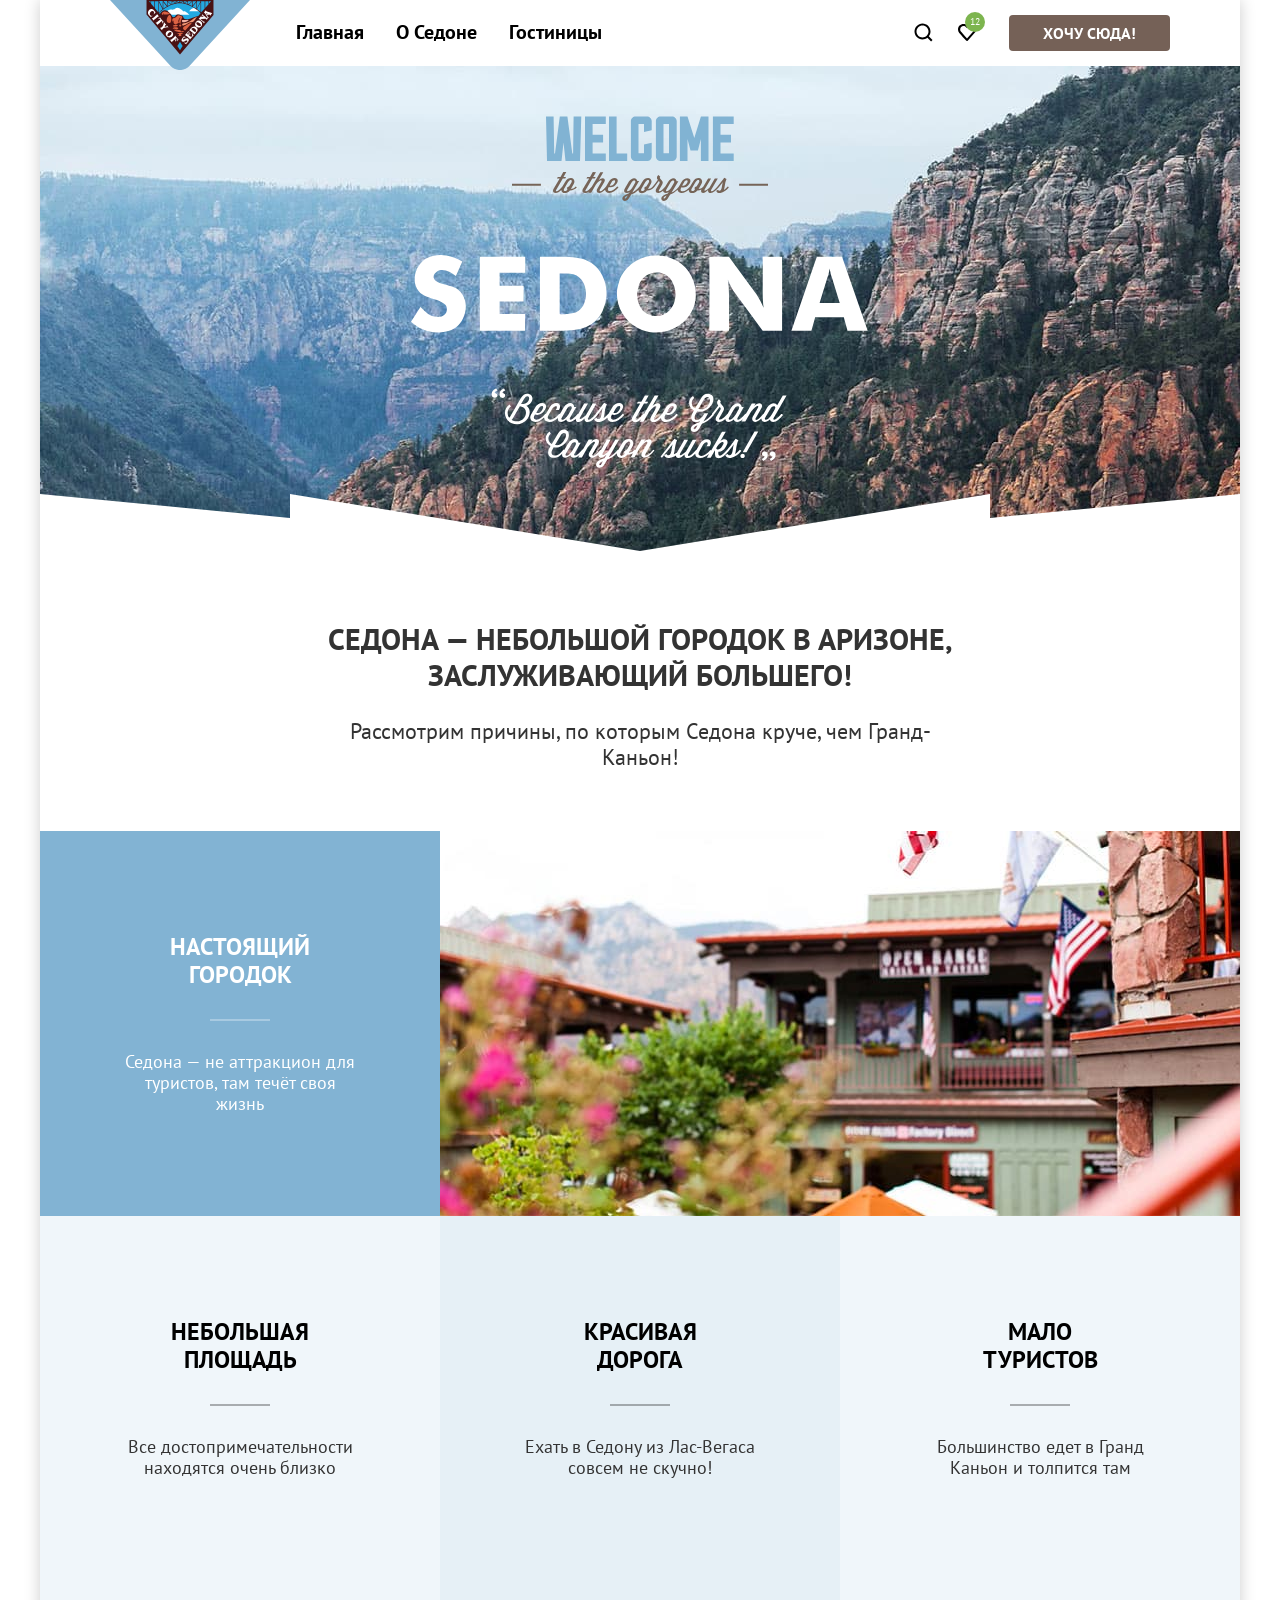
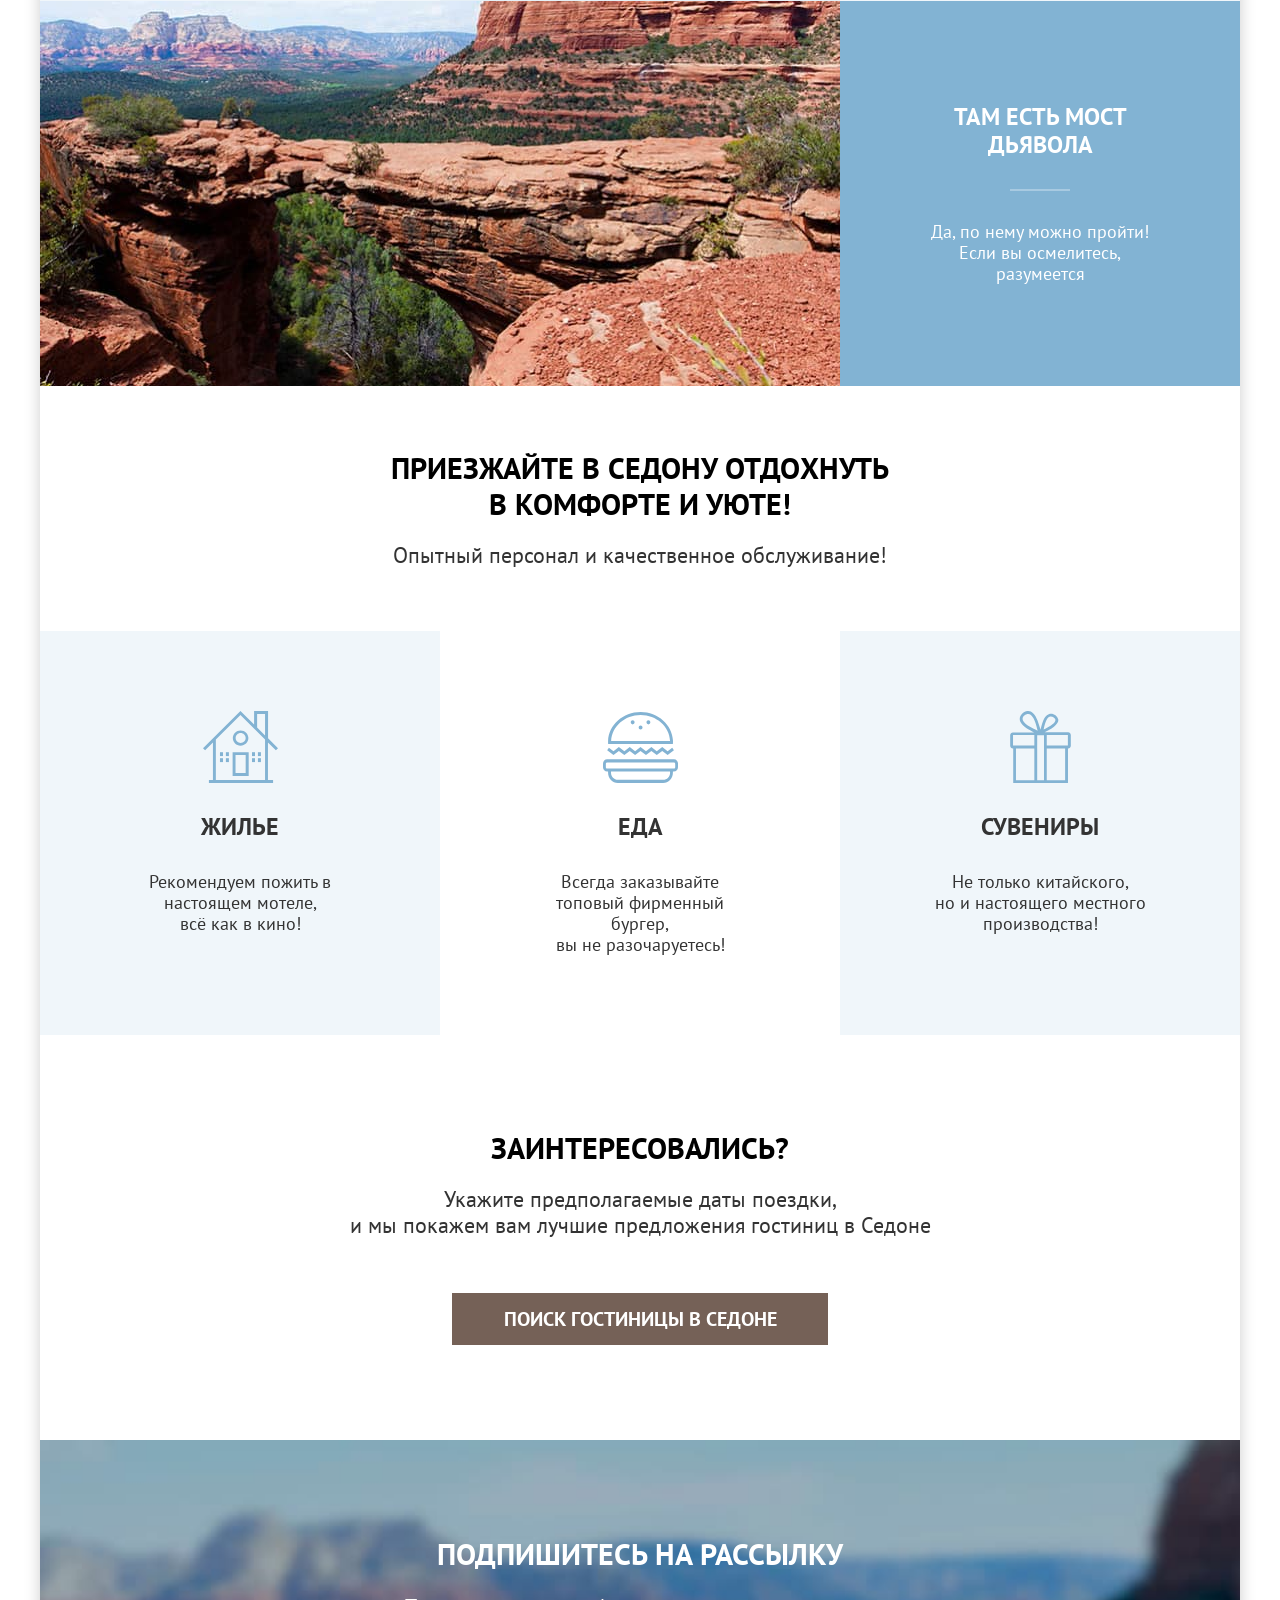
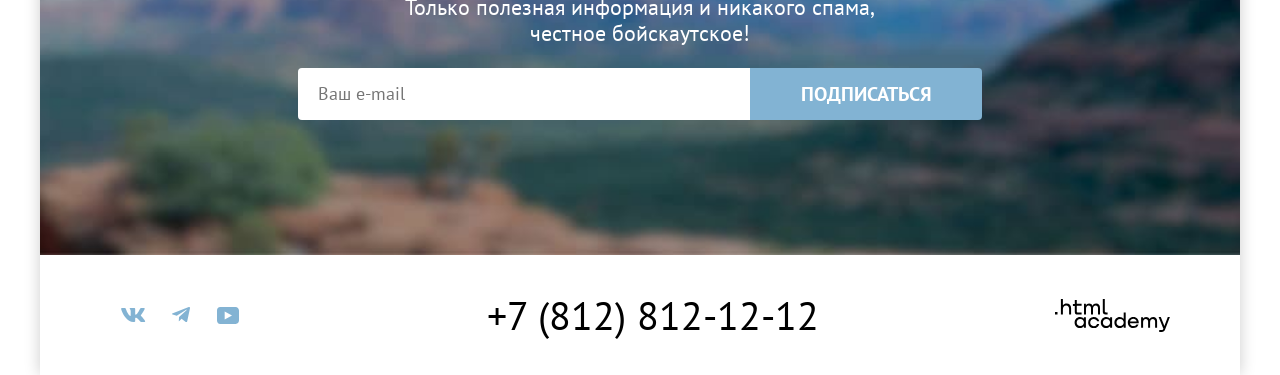
==== commit 1fc67bb9: "Завершает вёрстку всех компонентов" ====
--- a/index.html
+++ b/index.html
@@ -177,6 +177,59 @@
         </a>
       </footer>
     </div>
+    <div class="modal-container modal-container-close">
+      <div class="modal modal-search">
+        <section class="modal-content">
+          <h2 class="modal-title">Поиск гостиницы в Седоне</h2>
+          <button class="modal-close-button">
+            <span class="visually-hidden">Закрыть</span>
+          </button>
+        </section>
+        <form class="form-search-hotel" action="https://echo.htmlacademy.ru/" method="post">
+          <div class="modal-field-group">
+            <div class="input-row">
+              <label class="modal-label" for="arrival-date">Дата Заезда:</label>
+              <div class="input-wrapper">
+                <input class="modal-input" type="text" name="check-in" id="arrival-date" value="27 апреля 2020"
+                  placeholder="Укажите дату" required>
+              </div>
+            </div>
+            <span class="modal-error-text">Мы не можем отправить вас в прошлое.</span>
+          </div>
+          <div class="modal-field-group">
+            <div class="input-row">
+              <label class="modal-label" for="departure-date">Дата Выезда:</label>
+              <div class="input-wrapper">
+                <input class="modal-input" type="text" name="check-out" id="departure-date" value="1 сентября 2023"
+                  placeholder="Укажите дату" required>
+              </div>
+            </div>
+            <span class="modal-success-text">На эти даты есть свободные номера. Пока есть.</span>
+          </div>
+          <div class="modal-counters">
+            <div class="counter-group">
+              <label class="modal-label" for="adults">Взрослые:</label>
+              <div class="counter">
+                <button class="counter-button" type="button">−</button>
+                <input class="counter-input" type="number" name="adults" id="adults" value="2">
+                <button class="counter-button" type="button">+</button>
+              </div>
+            </div>
+            <div class="counter-group">
+              <div class="label-with-tooltip">
+                <label class="modal-label" for="children">Дети:</label>
+              </div>
+              <div class="counter">
+                <button class="counter-button" type="button">−</button>
+                <input class="counter-input" type="number" name="children" id="children" value="2">
+                <button class="counter-button" type="button">+</button>
+              </div>
+            </div>
+          </div>
+          <button class="modal-search-button" type="submit">Найти</button>
+        </form>
+      </div>
+    </div>
   </body>
 
 </html>
--- a/styles/styles.css
+++ b/styles/styles.css
@@ -42,10 +42,13 @@
 
 .header-page {
   display: flex;
-  max-width: 1200px;
   margin: 0;
   padding: 0 70px;
   min-height: 64px;
+}
+
+.header-page-logo {
+  display: block;
 }
 
 .navigation {
@@ -61,11 +64,12 @@
 
 .navigation-logo {
   margin-right: 30px;
-  margin-bottom: -12px;
+  margin-bottom: -6px;
   z-index: 1;
 }
 
-.navigation-logo:hover {
+.navigation-logo:hover,
+.navigation-logo:focus {
   opacity: 0.8;
   transform: scale(1.05);
 }
@@ -89,17 +93,18 @@
   border-bottom: 2px solid transparent;
 }
 
-.navigation-link:hover {
+.navigation-link:hover,
+.navigation-link:focus {
   opacity: 0.7;
   transform: scale(1.05);
   border-bottom-color: rgba(117, 98, 87, 1);
 }
 
-.navigation-user-link:hover {
+.navigation-user-link:hover,
+.navigation-user-link:focus {
   opacity: 0.7;
   transform: scale(1.05);
 }
-
 
 .navigation-user {
   margin: 0;
@@ -151,7 +156,8 @@
   margin-top: 15px;
 }
 
-.navigation-link-button:hover {
+.navigation-link-button:hover,
+.navigation-link-button:focus {
   background-color: rgba(97, 80, 72, 1);
 }
 
@@ -220,12 +226,12 @@
   background-repeat: no-repeat;
   background-position: bottom, center;
   min-height: 485px;
+  padding-top: 50px;
 }
 
 .hero-img {
   display: block;
   margin: 0 auto;
-  padding-top: 50px;
 }
 
 .hero-title {
@@ -500,7 +506,8 @@
   border: none;
 }
 
-.button-search:hover {
+.button-search:hover,
+.button-search:focus {
   background-color: rgba(97, 80, 72, 1);
 }
 
@@ -566,9 +573,11 @@
   background-color: #82b3d3;
   width: 232px;
   border-style: none;
-}
-
-.subscribe-button:hover {
+  border-radius: 0 4px 4px 0;
+}
+
+.subscribe-button:hover,
+.subscribe-button:focus {
   background-color: rgba(104, 162, 202, 1);
 }
 
@@ -633,8 +642,11 @@
 }
 
 .button-social-vk:hover,
+.button-social-vk:focus,
 .button-social-telegram:hover,
-.button-social-youtube:hover {
+.button-social-telegram:focus,
+.button-social-youtube:hover,
+.button-social-youtube:focus {
   background: rgba(104, 162, 202, 1);
 }
 
@@ -653,7 +665,8 @@
   text-align: center;
 }
 
-.contacts-phone:hover {
+.contacts-phone:hover,
+.contacts-phone:focus {
   color: rgba(117, 97, 87, 1);
 }
 
@@ -671,7 +684,8 @@
   background: rgba(0, 0, 0, 1);
 }
 
-.htmlacademy-link:hover {
+.htmlacademy-link:hover,
+.htmlacademy-link:focus {
   background: rgba(117, 97, 87, 1);
 }
 
@@ -699,43 +713,50 @@
   padding: 35px 70px;
 }
 
-
 .breadcrumbs {
   display: flex;
   flex-wrap: wrap;
-  margin: 0;
-  padding: 0;
-  margin-bottom: 40px;
+  margin: 0 0 40px 0;
+  padding: 0;
   list-style-type: none;
   align-items: center;
-  gap: 28px;
-}
-
-.breadcrumbs-item:hover {
+}
+
+.breadcrumbs-item {
+  display: flex;
+  align-items: center;
+}
+
+.breadcrumbs-link:hover,
+.breadcrumbs-link-hotel:hover {
   opacity: 0.6;
 }
 
-.breadcrumbs-item:active {
+.breadcrumbs-link:active .breadcrumbs-link-hotel:active {
   opacity: 0.3;
 }
 
 .breadcrumbs-link {
   display: block;
-  background-image: url("../images/icons/home.svg");
+  background-image: url("../images/icons/house.svg");
   background-repeat: no-repeat;
-  width: 12px;
-  height: 12px;
-}
-
-.breadcrumbs-link::after {
+  background-position: center;
+  background-size: contain;
+  width: 13px;
+  height: 15px;
+}
+
+.breadcrumbs-item:not(:last-child)::after {
   content: "";
+  display: block;
   background-image: url("../images/icons/vector-breadcrumbs.svg");
   background-repeat: no-repeat;
-  width: 7px;
-  height: 10px;
-  display: block;
-  margin-left: 23px;
-  background-position: left center;
+  background-position: center;
+  background-size: contain;
+  width: 8px;
+  height: 11px;
+  margin-left: 10px;
+  margin-right: 10px;
 }
 
 .breadcrumbs-link-hotel {
@@ -743,6 +764,69 @@
   line-height: 21px;
   font-weight: 400;
   color: #ffffff;
+  text-decoration: none;
+}
+
+.control {
+  position: relative;
+  display: block;
+  padding-left: 36px;
+}
+
+.control-mark {
+  position: absolute;
+  top: 1px;
+  left: 0;
+  width: 20px;
+  height: 20px;
+  background-color: #ffffff;
+  border-radius: 4px;
+  box-sizing: border-box;
+  margin: 0;
+  margin-top: 1.5px;
+  margin-bottom: 1.5px;
+}
+
+.control-label {
+  text-align: center;
+}
+
+.control-input[type="checkbox"]:checked + .control-mark::before {
+  content: "";
+  position: absolute;
+  top: 50%;
+  left: 50%;
+  transform: translate(-50%, -50%);
+  width: 12px;
+  height: 12px;
+  background-image: url("../images/icons/check-mark.svg");
+  background-repeat: no-repeat;
+  background-position: center;
+  background-size: contain;
+}
+
+.control:hover .control-mark {
+  background-color: rgba(255, 255, 255, 0.6);
+  border-color: rgba(255, 255, 255, 0.6)
+}
+
+.control:hover .control-label {
+  color: rgba(255, 255, 255, 0.6);
+}
+
+.control-input[type="radio"] + .control-mark {
+  border-radius: 50%;
+}
+
+.control-input[type="radio"]:checked + .control-mark::before {
+  position: absolute;
+  top: 5px;
+  left: 5px;
+  width: 10px;
+  height: 10px;
+  background: rgba(63, 94, 114, 1);
+  border-radius: 50%;
+  content: "";
 }
 
 .filter-content-title {
@@ -751,6 +835,7 @@
   font-weight: 700;
   color: #ffffff;
   margin-bottom: 32px;
+  padding: 0;
 }
 
 .filter-content-list {
@@ -760,6 +845,7 @@
   flex-direction: column;
   gap: 16px;
   list-style-type: none;
+  min-width: 112px;
 }
 
 .filter-content-group {
@@ -789,16 +875,115 @@
   padding: 0;
 }
 
-.range-slider {
-  display: flex;
-  min-width: 288px;
-}
-
-.field {
-  width: 100px;
-  height: 50px;
+.range-cost {
+  display: flex;
+  width: 288px;
+}
+
+.range-scale {
+  position: relative;
+  width: 100%;
+  height: 4px;
+  margin-top: 48px;
+  background-color: rgba(255, 255, 255, 0.3);
+}
+
+.range-bar {
+  position: absolute;
+  height: 4px;
+  background-color: #ffffff;
+}
+
+.range-toggle {
+  position: absolute;
+  width: 20px;
+  height: 20px;
+  background: rgba(255, 255, 255, 1);
   border: none;
+  border-radius: 5px;
+  cursor: pointer;
+}
+
+.range-toggle:hover {
+  background-color: rgba(255, 255, 255, 1);
+  ;
+}
+
+
+.range-toggle:focus {
+  border: 3px solid rgba(131, 179, 211, 1);
+  box-shadow: 0 4px 10px 0 rgba(0, 0, 0, 0.25);
+}
+
+.range-toggle:active {
+  border: 2px solid rgba(131, 179, 211, 1);
+  box-shadow: 0 7px 15px 0 rgba(0, 0, 0, 0.4);
+}
+
+.toggle-min {
+  top: -8px;
+  left: 0;
+}
+
+.toggle-max {
+  top: -8px;
+  right: -10px;
+}
+
+.catalog-filter-label {
+  display: flex;
+  margin-right: 2px;
+}
+
+.field-price::-webkit-outer-spin-button,
+.field-price::-webkit-inner-spin-button {
+  appearance: none;
+  margin: 0;
+}
+
+.catalog-filter-label {
+  position: relative;
+}
+
+.price-filter-text {
+  position: absolute;
+  font-size: 18px;
+  line-height: 24px;
+  font-weight: 400;
+  top: 12px;
+  right: 20px;
+
+  color: rgba(0, 0, 0, 0.3)
+}
+
+.field-price {
+  font-family: inherit;
+  font-size: 18px;
+  line-height: 24px;
+  font-weight: 700;
+  width: 143px;
+  height: 48px;
   outline: none;
+  box-sizing: border-box;
+  background-color: rgba(242, 242, 242, 1);
+  padding: 12px 40px 12px 20px;
+  border-style: none;
+}
+
+.field-price:hover {
+  background-color: #e5e5e5;
+}
+
+.field-price:focus {
+  border: 3px solid rgba(131, 179, 211, 1);
+}
+
+.field-price-from {
+  border-radius: 4px 0 0 4px;
+}
+
+.field-price-to {
+  border-radius: 0 4px 4px 0;
 }
 
 .catalog-hotel-sorting {
@@ -852,6 +1037,10 @@
 
 .view-sort:hover {
   border: 2px solid rgba(0, 0, 0, 1)
+}
+
+.view-sort:focus {
+  border: 2px solid rgba(104, 162, 202, 1)
 }
 
 .card-hotel-list {
@@ -888,6 +1077,7 @@
 
 .button-apply,
 .button-reset {
+  font-family: inherit;
   font-size: 16px;
   font-weight: 700;
   line-height: 20px;
@@ -902,7 +1092,7 @@
 
 .button-apply {
   background: rgba(130, 179, 211, 1);
-  margin-bottom: 30px;
+  margin-bottom: 32px;
 }
 
 .button-apply:hover {
@@ -927,8 +1117,10 @@
 }
 
 .filter-content-button {
+
   margin-left: auto;
   padding-top: 0;
+  margin-top: 55px;
 }
 
 .catalog-hotel {
@@ -1033,7 +1225,8 @@
   background-color: rgba(125, 181, 79, 1);
 }
 
-.favorites:hover {
+.favorites:hover,
+.favorites:focus {
   background-color: rgba(104, 162, 202, 1);
 }
 
@@ -1042,12 +1235,9 @@
   color: rgba(255, 255, 255, 0.3);
 }
 
-.favorites-active:hover {
+.favorites-active:hover,
+.favorites-active:focus {
   background-color: rgba(108, 158, 66, 1);
-}
-
-.favorites-active:hover {
-  background: rgba(108, 158, 66, 1);
 }
 
 .favorites-active:active {
@@ -1103,7 +1293,8 @@
   background-color: #f2f2f2;
 }
 
-.pagination-link:hover {
+.pagination-link:hover,
+.pagination-link:focus {
   background: rgba(104, 162, 202, 1);
   border: 1px solid rgba(130, 179, 211, 1);
 }
@@ -1143,3 +1334,252 @@
 .stars-four {
   width: 84px;
 }
+
+/* Модальное окно */
+.modal-container {
+  position: fixed;
+  top: 0;
+  left: 0;
+  width: 100%;
+  height: 100%;
+  z-index: 100;
+  display: flex;
+  align-items: center;
+  justify-content: center;
+  background-color: rgba(242, 242, 242, 0.8);
+}
+
+.modal {
+  position: relative;
+  width: 717px;
+  min-height: 576px;
+  background-color: #ffffff;
+  border-radius: 30px;
+  padding: 64px 70px;
+  box-shadow: 0 25px 50px rgba(0, 0, 0, 0.15);
+  box-sizing: border-box;
+}
+
+.modal-content {
+  display: flex;
+  justify-content: space-between;
+  align-items: flex-start;
+  margin-bottom: 40px;
+}
+
+.modal-title {
+  margin: 0;
+  margin-bottom: 24px;
+  font-size: 30px;
+  line-height: 36px;
+  font-weight: 700;
+  color: rgba(0, 0, 0, 1);
+  text-transform: uppercase;
+}
+
+.modal-close-button {
+  position: absolute;
+  padding: 0;
+  top: 64px;
+  right: 52px;
+  width: 52px;
+  height: 52px;
+  background-color: rgba(242, 242, 242, 1);
+  border: none;
+  border-radius: 50%;
+  cursor: pointer;
+}
+
+.modal-close-button::before {
+  content: "";
+  position: absolute;
+  top: 50%;
+  left: 50%;
+  transform: translate(-50%, -50%);
+  width: 14px;
+  height: 14px;
+  background-image: url("../images/icons/close.svg");
+  background-repeat: no-repeat;
+  background-position: center;
+}
+
+.modal-close-button:hover {
+  background: rgba(229, 229, 229, 1);
+  ;
+}
+
+.form-search-hotel {
+  display: flex;
+  flex-direction: column;
+  gap: 23px;
+}
+
+.input-row {
+  display: flex;
+  align-items: center;
+  justify-content: space-between;
+  width: 100%;
+
+}
+
+.modal-label {
+  font-family: "PT Sans", sans-serif;
+  font-size: 20px;
+  line-height: 24px;
+  font-weight: 700;
+  color: #000000;
+  width: 120px;
+}
+
+.input-wrapper {
+  position: relative;
+  width: 440px;
+  min-height: 48px;
+}
+
+.modal-input {
+  width: 100%;
+  padding: 12px 40px 12px 20px;
+  background: rgba(242, 242, 242, 1);
+  border: none;
+  border-radius: 4px;
+  font-family: "PT Sans", sans-serif;
+  font-size: 18px;
+  line-height: 24px;
+  font-weight: 700;
+  color: #000000;
+}
+
+.modal-input:hover {
+  background: rgba(229, 229, 229, 1);
+}
+
+.modal-input:focus {
+  outline: 3px solid rgba(131, 179, 211, 1);
+  background: rgba(229, 229, 229, 1);
+}
+
+.input-wrapper::after {
+  content: "";
+  position: absolute;
+  top: 50%;
+  right: 15px;
+  transform: translateY(-50%);
+  width: 20px;
+  height: 20px;
+  background-image: url("../images/icons/calendar.svg");
+  background-repeat: no-repeat;
+  background-position: center;
+  opacity: 0.5;
+  pointer-events: none;
+}
+
+.modal-error-text,
+.modal-success-text {
+  font-family: inherit;
+  font-size: 16px;
+  line-height: 21px;
+  font-weight: 400;
+  margin: 0 70px 0 137px;
+  padding-left: 20px;
+  min-width: 320px;
+}
+
+.modal-error-text {
+  color: rgba(255, 87, 87, 1);
+}
+
+.modal-counters {
+  display: flex;
+  justify-content: space-between;
+  margin: 0;
+}
+
+.counter-group {
+  display: flex;
+  align-items: center;
+  justify-content: space-between;
+  width: 247px;
+}
+
+.counter-group .modal-label {
+  width: auto;
+  margin-right: 15px;
+}
+
+.counter {
+  display: flex;
+  align-items: center;
+  justify-content: space-between;
+  width: 110px;
+  background-color: #f2f2f2;
+  border-radius: 4px;
+}
+
+.counter-button {
+  width: 40px;
+  height: 100%;
+  border: none;
+  background: transparent;
+  font-size: 20px;
+  color: rgba(117, 97, 87, 0.3);
+  cursor: pointer;
+}
+
+.counter-button:hover,
+.counter-button:focus {
+  color: #000000;
+}
+
+.counter-button:focus {
+  border: 3px solid rgba(130, 179, 211, 1)
+}
+
+.counter-input {
+  width: 40px;
+  height: 40px;
+  border: none;
+  background: transparent;
+  text-align: center;
+  font-family: "PT Sans", sans-serif;
+  font-size: 18px;
+  font-weight: 700;
+  color: #000000;
+}
+
+.counter-input::-webkit-outer-spin-button,
+.counter-input::-webkit-inner-spin-button {
+  -webkit-appearance: none;
+  margin: 0;
+}
+
+.modal-search-button {
+  width: 100%;
+  padding: 18px;
+  margin: 0;
+  margin-top: 25px;
+  color: #ffffff;
+  font-family: "PT Sans", sans-serif;
+  font-size: 20px;
+  line-height: 24px;
+  font-weight: 700;
+  text-transform: uppercase;
+  border: none;
+  border-radius: 10px;
+  cursor: pointer;
+  min-height: 60px;
+  background: rgba(131, 179, 211, 1);
+}
+
+.modal-search-button:hover,
+.modal-search-button:focus {
+  background: rgba(104, 162, 202, 1);
+}
+
+.modal-search-button:active {
+  color: rgba(255, 255, 255, 0.3);
+}
+
+.modal-container-close {
+  display: none;
+}
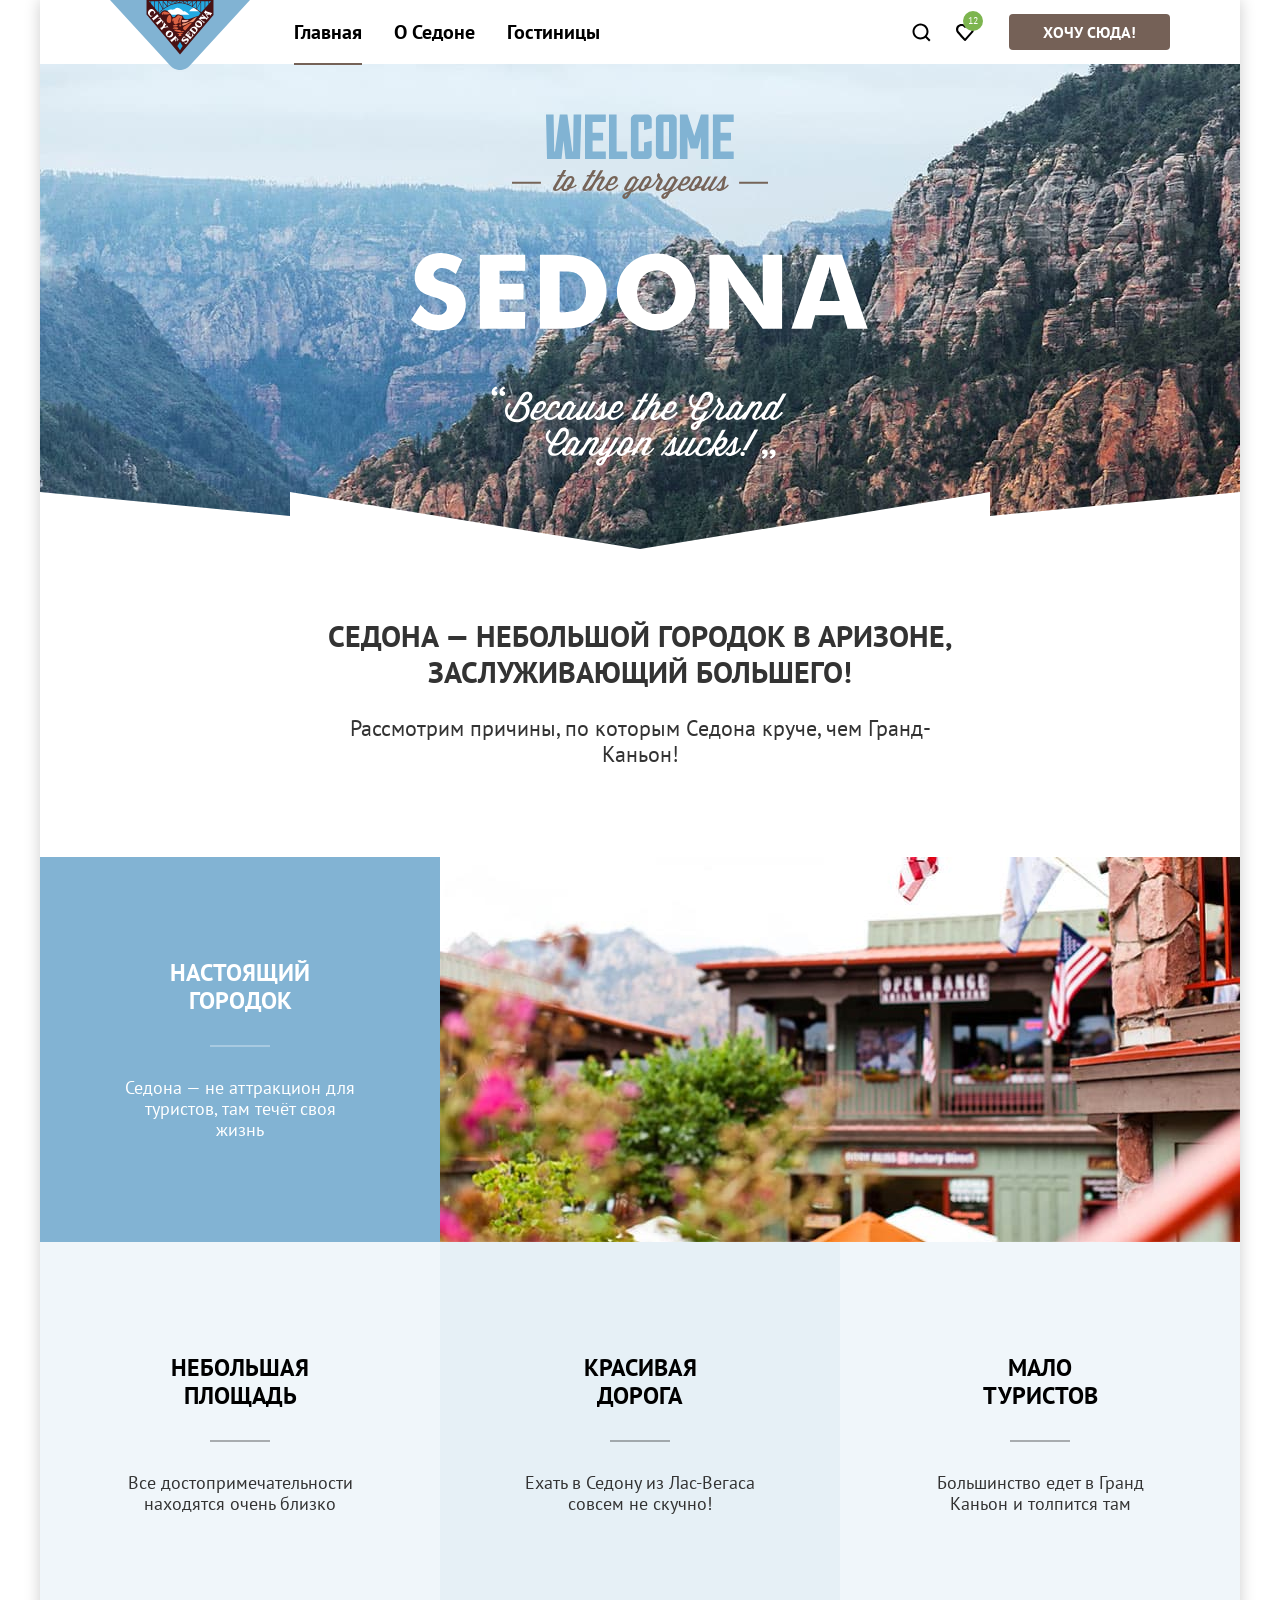
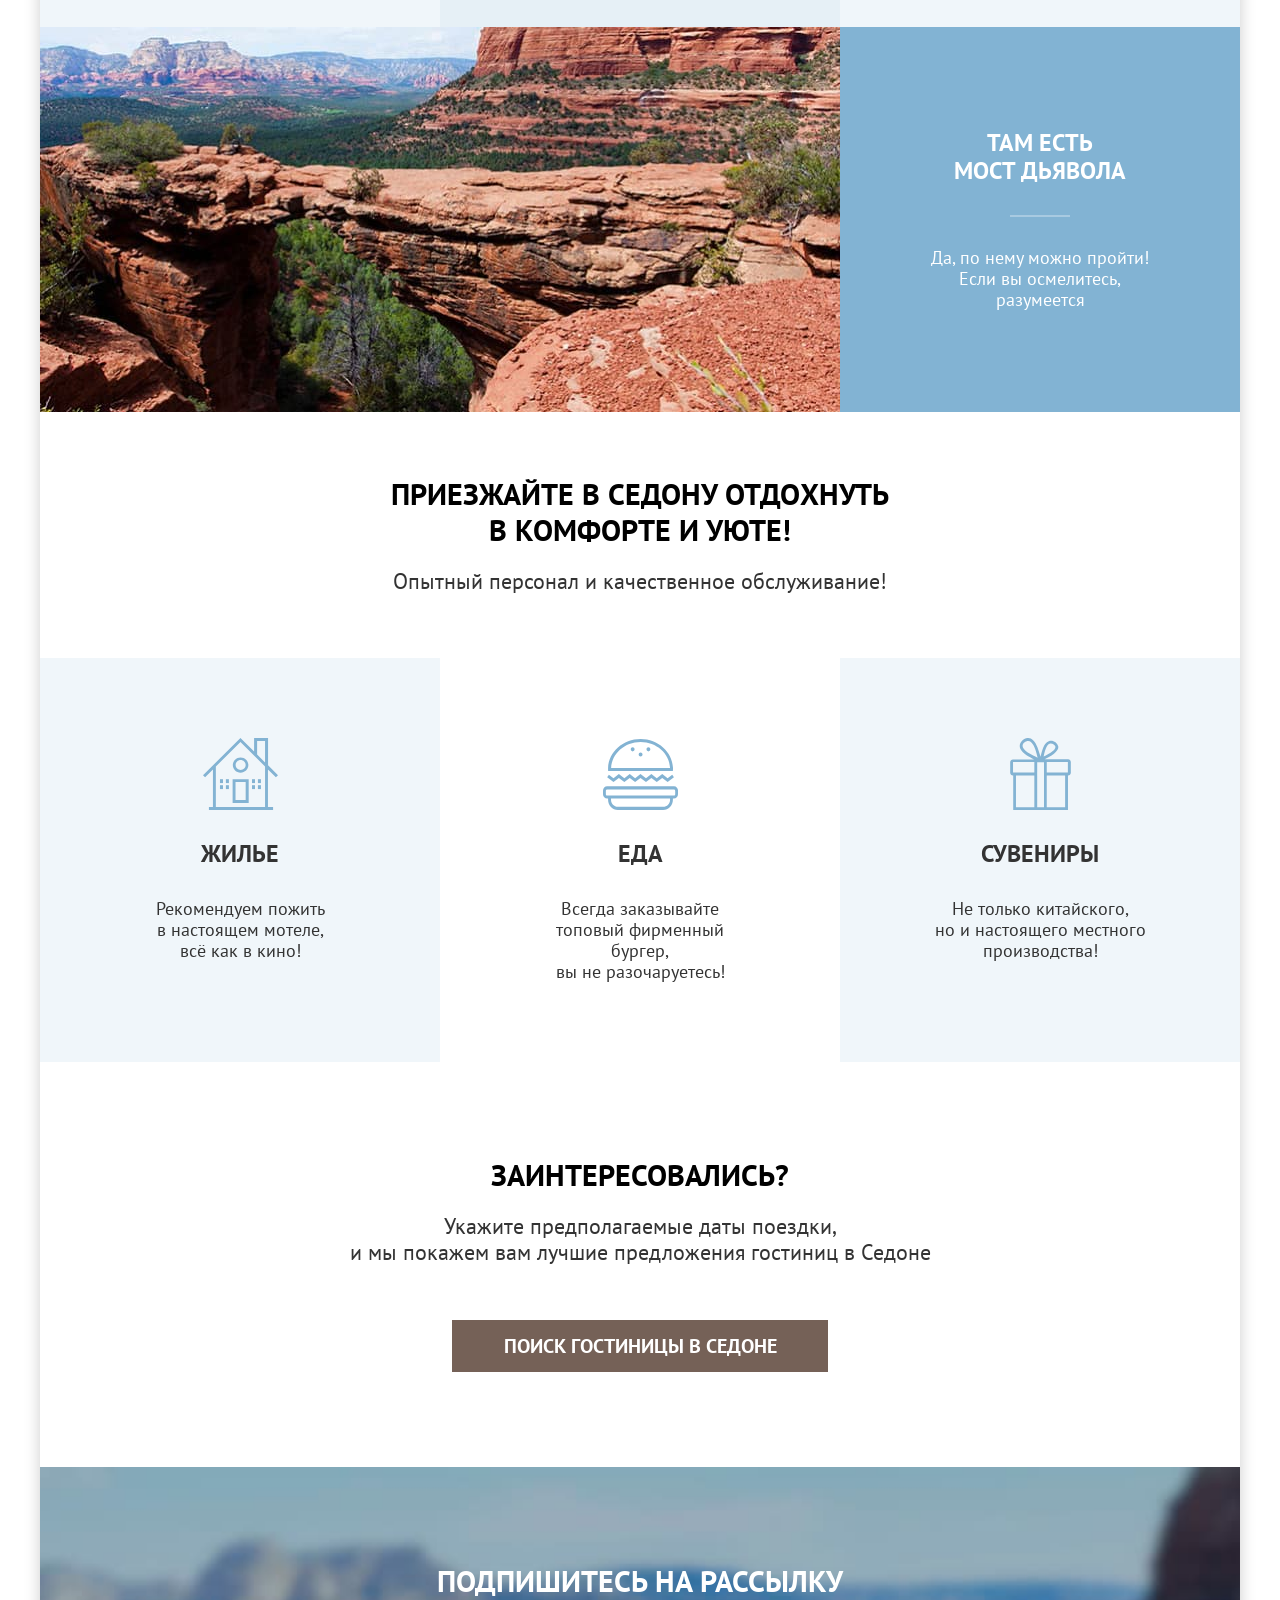
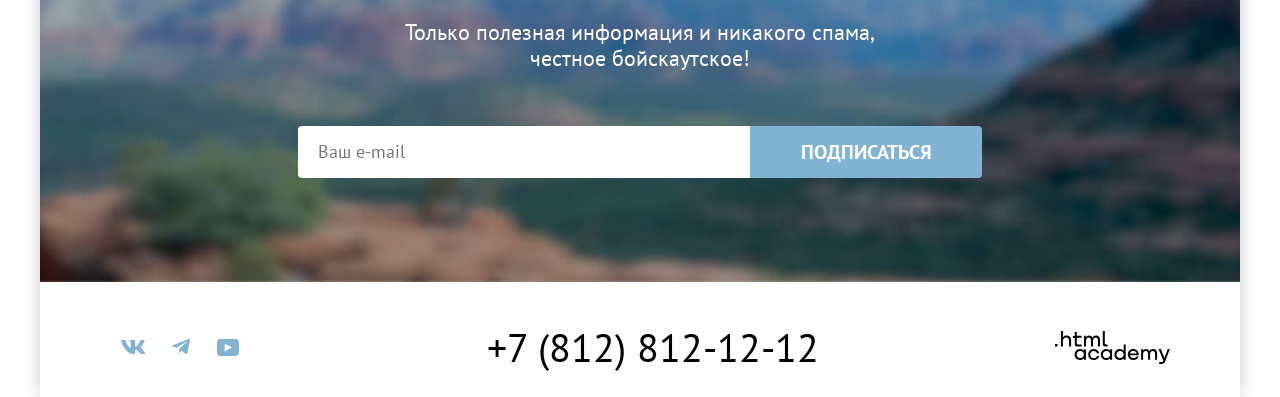
==== commit 154d1add: "Добавляет изменения перед подготовкой проекта к защите" ====
--- a/index.html
+++ b/index.html
@@ -2,7 +2,7 @@
 <html lang="ru">
 
   <head>
-    <meta charset="utf-8" />
+    <meta charset="utf-8">
     <title>HTML Academy: Седона</title>
     <link rel="icon" sizes="32x32" href="favicon.ico">
     <link rel="stylesheet" href="styles/styles.css">
@@ -67,11 +67,11 @@
                   Седона — не аттракцион для туристов, там течёт своя жизнь
                 </p>
               </div>
-              <img class="images-street" src="images/photo-street-sedona .jpg" width="800" height="385"
+              <img class="images-street" src="images/photo-street-sedona.jpg" width="800" height="385"
                 alt="Вид городка Седона">
             </li>
             <li class="advantages-item">
-              <h3 class="advantages-title">Небольшая<br>площадь</h3>
+              <h3 class="advantages-title">Небольшая<br> площадь</h3>
               <p class="advantages-item-description">
                 Все достопримечательности находятся очень близко
               </p>
@@ -90,12 +90,12 @@
             </li>
             <li class="advantages-item-foto advantages-item-foto-reverse">
               <div class="advantages-item-container">
-                <h3 class="advantages-title-foto">Там есть мост дьявола</h3>
+                <h3 class="advantages-title-foto">Там есть<br> мост дьявола</h3>
                 <p class="advantages-item-description-foto">
                   Да, по нему можно пройти! Если вы осмелитесь, разумеется
                 </p>
               </div>
-              <img src="images/photo-devil-bridge.jpg" width="800" height="385" alt="Фото мост дьявола">
+              <img class="images-bridge" src="images/photo-devil-bridge.jpg" width="800" height="385" alt="Фото мост дьявола">
             </li>
           </ul>
         </section>
@@ -110,10 +110,9 @@
           </div>
           <ul class="services-list ">
             <li class="services-item services-item-housing">
-
               <h3 class="services-item-title">ЖИЛЬЕ</h3>
               <p class="services-item-description">
-                Рекомендуем пожить в <br> настоящем мотеле,<br> всё как в кино!
+                Рекомендуем пожить<br> в настоящем мотеле,<br> всё как в кино!
               </p>
             </li>
             <li class="services-item services-item-food">
@@ -146,7 +145,7 @@
           <form class="subscribe-form" action="https://echo.htmlacademy.ru/" method="post">
             <label for="subscribe-email" class="visually-hidden">Email</label>
             <input class="subscribe-field" placeholder="Ваш e-mail" type="email" name="subscribe-email"
-              id="subscribe-email" required />
+              id="subscribe-email" required>
             <button class="button subscribe-button" type="submit">
               Подписаться
             </button>
@@ -181,8 +180,7 @@
       <div class="modal modal-search">
         <section class="modal-content">
           <h2 class="modal-title">Поиск гостиницы в Седоне</h2>
-          <button class="modal-close-button">
-            <span class="visually-hidden">Закрыть</span>
+          <button class="modal-close-button" type="button"><span class="visually-hidden">Закрыть</span>
           </button>
         </section>
         <form class="form-search-hotel" action="https://echo.htmlacademy.ru/" method="post">
@@ -210,19 +208,45 @@
             <div class="counter-group">
               <label class="modal-label" for="adults">Взрослые:</label>
               <div class="counter">
-                <button class="counter-button" type="button">−</button>
+                <button class="counter-button counter-minus" type="button" aria-label="Уменьшить">
+                  <span class="icon-minus"></span>
+                  <span class="visually-hidden">Меньше</span>
+                </button>
                 <input class="counter-input" type="number" name="adults" id="adults" value="2">
-                <button class="counter-button" type="button">+</button>
-              </div>
-            </div>
-            <div class="counter-group">
+                <button class="counter-button counter-plus" type="button" aria-label="Увеличить">
+                  <span class="icon-plus"></span>
+                  <span class="visually-hidden">Увеличить</span>
+                </button>
+              </div>
+            </div>
+            <div class="counter-group counter-group-tooltip">
               <div class="label-with-tooltip">
-                <label class="modal-label" for="children">Дети:</label>
+                <span class="form-lable form-label-icon">
+                  <label class="modal-label" for="children">Дети:</label>
+                </span>
+                <span class="tooltip">
+                  <button class="tooltip-toggle" type="button" aria-labelledby="tooltip-label-date">
+                    <svg class="tooltip-icon" xmlns="http://www.w3.org/2000/svg" width="26" height="26" fill="none"
+                      viewBox="0 0 26 26">
+                      <circle cx="13" cy="13" r="13" fill="#83b3d3" />
+                      <path fill="#fff" fill-rule="evenodd" d="M12 7h2v2h-2zm2 12h-2v-9h2z" clip-rule="evenodd" />
+                    </svg>
+                    <span class="visually-hidden">Подсказка</span>
+                  </button>
+                  <span class="tooltip-text" role="tooltip" id="tooltip-label-date">Укажите количество детей, которые
+                    будут с вами, возраст которых от 6 до 18 лет. Дети до 6 лет размещаются бесплатно.</span>
+                </span>
               </div>
               <div class="counter">
-                <button class="counter-button" type="button">−</button>
+                <button class="counter-button counter-minus" type="button" aria-label="Уменьшить">
+                  <span class="icon-minus"></span>
+                  <span class="visually-hidden">Меньше</span>
+                </button>
                 <input class="counter-input" type="number" name="children" id="children" value="2">
-                <button class="counter-button" type="button">+</button>
+                <button class="counter-button counter-plus" type="button" aria-label="Увеличить">
+                  <span class="icon-plus"></span>
+                  <span class="visually-hidden">Увеличить</span>
+                </button>
               </div>
             </div>
           </div>
@@ -231,5 +255,4 @@
       </div>
     </div>
   </body>
-
 </html>
--- a/styles/styles.css
+++ b/styles/styles.css
@@ -2,16 +2,16 @@
   font-family: "PT Sans";
   font-weight: 400;
   font-style: normal;
+  font-display: swap;
   src: url("../fonts/ptsans-400.woff2") format("woff2");
-  font-display: swap;
 }
 
 @font-face {
   font-family: "PT Sans";
   font-weight: 700;
   font-style: normal;
+  font-display: swap;
   src: url("../fonts/ptsans-700.woff2") format("woff2");
-  font-display: swap;
 }
 
 body {
@@ -21,6 +21,8 @@
   line-height: 26px;
   color: #333333;
   background-color: #ffffff;
+  min-width: 1280px;
+  min-height: 100%;
 }
 
 *,
@@ -29,6 +31,10 @@
   box-sizing: border-box;
 }
 
+html {
+  height: 100%;
+}
+
 /* 1 */
 .page-container {
   box-shadow: 0 0 15px 0 rgba(0, 0, 0, 0.2);
@@ -45,6 +51,7 @@
   margin: 0;
   padding: 0 70px;
   min-height: 64px;
+  align-items: flex-start;
 }
 
 .header-page-logo {
@@ -63,7 +70,7 @@
 }
 
 .navigation-logo {
-  margin-right: 30px;
+  margin-right: 28px;
   margin-bottom: -6px;
   z-index: 1;
 }
@@ -83,6 +90,20 @@
   max-width: 500px;
 }
 
+.navgation-link-current {
+  position: relative;
+}
+
+.navgation-link-current::after {
+  content: "";
+  position: absolute;
+  left: 16px;
+  right: 16px;
+  height: 2px;
+  bottom: -1px;
+  background-color: rgba(117, 98, 87, 1);
+}
+
 .navigation-link,
 .navigation-user-link {
   display: block;
@@ -90,29 +111,24 @@
   color: #000000;
   text-align: center;
   padding: 20px 16px;
-  border-bottom: 2px solid transparent;
+
 }
 
 .navigation-link:hover,
-.navigation-link:focus {
+.navigation-link:focus-visible {
   opacity: 0.7;
   transform: scale(1.05);
   border-bottom-color: rgba(117, 98, 87, 1);
 }
 
-.navigation-user-link:hover,
-.navigation-user-link:focus {
-  opacity: 0.7;
-  transform: scale(1.05);
-}
-
 .navigation-user {
   margin: 0;
   padding: 0;
   list-style-type: none;
   display: flex;
+  flex-wrap: wrap;
   margin-left: auto;
-  max-width: 500px;
+  max-width: 310px;
 }
 
 .navigation-user-item {
@@ -120,13 +136,19 @@
   min-height: 64px;
 }
 
+.navigation-user-link:hover,
+.navigation-user-link:focus-visible {
+  opacity: 0.7;
+  transform: scale(1.05);
+}
+
 .navigation-link-favourites,
 .navigation-link-search {
   display: block;
   flex-shrink: 0;
   width: 20px;
   height: 20px;
-  padding: 22px 12px;
+  padding: 22px 10px;
   background-repeat: no-repeat;
   background-position: center;
   box-sizing: content-box;
@@ -153,7 +175,7 @@
   padding: 8px 34px;
   border-radius: 4px;
   margin-left: 20px;
-  margin-top: 15px;
+  margin-top: 14px;
 }
 
 .navigation-link-button:hover,
@@ -199,7 +221,7 @@
   border-radius: 100vw;
   min-width: 20px;
   height: 20px;
-  top: 12px;
+  top: 11px;
   left: 45%;
   padding: 5px;
 }
@@ -266,17 +288,17 @@
 }
 
 .advantages {
-  max-width: 651px;
-  max-height: 260px;
+  max-width: 655px;
+  min-height: 260px;
   margin: 0 auto;
-  padding: 70px 0;
-  text-align: center;
-  margin-bottom: 20px;
+  padding: 69px 0;
+  text-align: center;
+  margin-bottom: 21px;
 }
 
 .invitation {
   max-width: 505px;
-  max-height: 245px;
+  mix-height: 245px;
   margin: 0 auto;
   padding: 64px 0;
 }
@@ -323,7 +345,7 @@
   display: flex;
   flex-direction: column;
   align-items: center;
-  padding: 102px 85px;
+  padding: 112px 85px;
 }
 
 .advantages-title::after {
@@ -352,11 +374,12 @@
   margin-bottom: 30px;
 }
 
-p.advantages-item-description {
+.advantages-item-description {
   font-size: 18px;
   line-height: 21px;
   font-weight: 400;
   color: #333333;
+  min-width: 230px;
   margin: 0;
 }
 
@@ -377,7 +400,8 @@
   text-align: center;
 }
 
-.images-street {
+.images-street,
+.images-bridge {
   display: block;
   object-fit: cover;
   height: 100%;
@@ -403,7 +427,6 @@
   text-align: center;
   margin: 0;
   bottom: 0;
-  margin-bottom: 65px;
 }
 
 .services-list {
@@ -499,7 +522,7 @@
   color: #ffffff;
   background-color: #756157;
   width: 376px;
-  height: 52px;
+  min-height: 52px;
   text-decoration: none;
   text-transform: uppercase;
   margin: 0;
@@ -561,6 +584,8 @@
   color: #ffffff;
   text-align: center;
   text-decoration: none;
+  margin: 0;
+  margin-bottom: 55px;
 }
 
 .subscribe-button {
@@ -605,7 +630,7 @@
   display: flex;
   justify-content: space-between;
   align-items: center;
-  padding: 40px 70px;
+  padding: 45px 70px 30px;
   max-width: 1200px;
 }
 
@@ -663,6 +688,7 @@
   text-decoration: none;
   text-transform: uppercase;
   text-align: center;
+  width: 400px;
 }
 
 .contacts-phone:hover,
@@ -704,12 +730,12 @@
 }
 
 .filter-content {
-  background-image: url("../images/background-catalog.jpg");
+  background-image: url("../images/catalog-filter.jpg");
   background-repeat: no-repeat;
   background-position: center;
   background-color: #82b3d3;
   background-size: cover;
-  min-height: 420px;
+  min-height: 412px;
   padding: 35px 70px;
 }
 
@@ -771,6 +797,15 @@
   position: relative;
   display: block;
   padding-left: 36px;
+  font-size: 18px;
+  line-height: 23px;
+  font-weight: 400;
+  color: #ffffff;
+}
+
+.control:has(.control-input:disabled) {
+  opacity: 0.3;
+  pointer-events: none;
 }
 
 .control-mark {
@@ -805,9 +840,13 @@
   background-size: contain;
 }
 
-.control:hover .control-mark {
+.control:hover  .control-mark {
   background-color: rgba(255, 255, 255, 0.6);
   border-color: rgba(255, 255, 255, 0.6)
+}
+
+.control-input:focus-visible + .control-mark {
+  outline: 3px solid rgba(131, 179, 211, 1);
 }
 
 .control:hover .control-label {
@@ -884,7 +923,7 @@
   position: relative;
   width: 100%;
   height: 4px;
-  margin-top: 48px;
+  margin-top: 44px;
   background-color: rgba(255, 255, 255, 0.3);
 }
 
@@ -906,9 +945,7 @@
 
 .range-toggle:hover {
   background-color: rgba(255, 255, 255, 1);
-  ;
-}
-
+}
 
 .range-toggle:focus {
   border: 3px solid rgba(131, 179, 211, 1);
@@ -927,7 +964,7 @@
 
 .toggle-max {
   top: -8px;
-  right: -10px;
+  right: -2px;
 }
 
 .catalog-filter-label {
@@ -952,7 +989,6 @@
   font-weight: 400;
   top: 12px;
   right: 20px;
-
   color: rgba(0, 0, 0, 0.3)
 }
 
@@ -1036,11 +1072,11 @@
 }
 
 .view-sort:hover {
-  border: 2px solid rgba(0, 0, 0, 1)
+  border: 2px solid rgba(0, 0, 0, 1);
 }
 
 .view-sort:focus {
-  border: 2px solid rgba(104, 162, 202, 1)
+  border: 2px solid rgba(104, 162, 202, 1);
 }
 
 .card-hotel-list {
@@ -1051,6 +1087,17 @@
   list-style: none;
   margin: 0;
   margin-bottom: 40px;
+  position: relative;
+}
+
+.card-hotel-list::after {
+  content: "";
+  position: absolute;
+  height: 1px;
+  width: 1060px;
+  background-color: rgba(229, 229, 229, 1);
+  top: 100%;
+  margin-top: 40px;
 }
 
 .card-hotel-item {
@@ -1058,7 +1105,7 @@
   grid-template-rows: 212px 1fr repeat(3, auto);
   grid-template-columns: 140px 140px;
   gap: 16px 20px;
-  padding: 20px;
+  padding: 19px;
   border: 1px solid #e6e6e6;
   width: 340px;
   min-height: 438px;
@@ -1066,13 +1113,6 @@
 
 .card-hotel-image:hover {
   opacity: 0.9;
-}
-
-.control {
-  font-size: 18px;
-  line-height: 23px;
-  font-weight: 400;
-  color: #ffffff;
 }
 
 .button-apply,
@@ -1120,7 +1160,7 @@
 
   margin-left: auto;
   padding-top: 0;
-  margin-top: 55px;
+  align-self: flex-end;
 }
 
 .catalog-hotel {
@@ -1146,7 +1186,7 @@
 
 .card-hotel-title {
   font-size: 24px;
-  line-height: 28x;
+  line-height: 28px;
   font-weight: 700;
   color: #000000;
   margin: 0;
@@ -1214,11 +1254,10 @@
   background-color: #82b3d3;
   border: none;
   border-radius: 4px;
-  height: 36px;
+  min-height: 36px;
   text-align: center;
   text-transform: uppercase;
-  white-space: nowrap;
-  padding: 8px auto;
+  padding: 8px 18px;
 }
 
 .favorites-active {
@@ -1243,6 +1282,13 @@
 .favorites-active:active {
   background: rgba(125, 181, 79, 1);
   color: rgba(255, 255, 255, 0.3);
+}
+
+.favorites:disabled {
+background-color: #e5e5e5;
+  color: #ffffff;
+  cursor: not-allowed;
+  pointer-events: none;
 }
 
 .rating {
@@ -1254,9 +1300,10 @@
   background-color: #f2f2f2;
   border-radius: 4px;
   margin: 0;
-  padding: 8px 16px;
+  padding: 9px 10px 8px 23px;
   grid-column: 2/3;
   grid-row: 5;
+  width: 140px;
   justify-self: end;
   align-self: center;
 }
@@ -1285,7 +1332,7 @@
   text-align: center;
   margin-right: 8px;
   border-radius: 4px;
-  padding: 10px;
+  padding: 11px;
 }
 
 .pagination-current {
@@ -1313,6 +1360,7 @@
   margin-right: 8px;
   border-radius: 4px;
   padding: 10px;
+  padding-top: 16px;
 }
 
 .stars {
@@ -1332,7 +1380,7 @@
 }
 
 .stars-four {
-  width: 84px;
+  width: 89px;
 }
 
 /* Модальное окно */
@@ -1405,7 +1453,6 @@
 
 .modal-close-button:hover {
   background: rgba(229, 229, 229, 1);
-  ;
 }
 
 .form-search-hotel {
@@ -1419,7 +1466,6 @@
   align-items: center;
   justify-content: space-between;
   width: 100%;
-
 }
 
 .modal-label {
@@ -1429,6 +1475,7 @@
   font-weight: 700;
   color: #000000;
   width: 120px;
+  margin: 0;
 }
 
 .input-wrapper {
@@ -1463,7 +1510,7 @@
   content: "";
   position: absolute;
   top: 50%;
-  right: 15px;
+  right: 20px;
   transform: translateY(-50%);
   width: 20px;
   height: 20px;
@@ -1501,10 +1548,13 @@
   justify-content: space-between;
   width: 247px;
 }
+.counter-group-tooltip{
+  width: 242px;
+}
 
 .counter-group .modal-label {
   width: auto;
-  margin-right: 15px;
+
 }
 
 .counter {
@@ -1512,32 +1562,71 @@
   align-items: center;
   justify-content: space-between;
   width: 110px;
+  height: 48px;
   background-color: #f2f2f2;
   border-radius: 4px;
+  box-sizing: border-box;
 }
 
 .counter-button {
-  width: 40px;
+  display: flex;
+  justify-content: center;
+  align-items: center;
+  width: 20px;
+  height: 20px;
+  padding: 0;
+  margin: 0 10px;
+  border: none;
+  background-color: transparent;
+  border: none;
+  cursor: pointer;
+  outline: none;
+}
+
+.icon-minus,
+.icon-plus {
+  display: block;
+  width: 14px;
   height: 100%;
-  border: none;
-  background: transparent;
-  font-size: 20px;
-  color: rgba(117, 97, 87, 0.3);
-  cursor: pointer;
-}
-
-.counter-button:hover,
-.counter-button:focus {
-  color: #000000;
-}
-
-.counter-button:focus {
-  border: 3px solid rgba(130, 179, 211, 1)
+  /* padding: 3px; */
+  /* background-color: rgba(242, 242, 242, 1); */
+  background-color: rgba(117, 97, 87, 0.5);
+  -webkit-mask-repeat: no-repeat;
+  mask-repeat: no-repeat;
+  -webkit-mask-position: center;
+  mask-position: center;
+  -webkit-mask-size: contain;
+  mask-size: contain;
+}
+
+.icon-minus {
+  -webkit-mask-image: url("../images/icons/minus1.svg");
+  mask-image: url("../images/icons/minus1.svg");
+}
+
+.icon-plus {
+  -webkit-mask-image: url("../images/icons/plus1.svg");
+  mask-image: url("../images/icons/plus1.svg");
+
+}
+
+.counter-button:hover .icon-minus {
+  background-color: #000000;
+}
+
+.counter-button:hover .icon-plus {
+  background-color: rgba(0, 0, 0, 2);
+}
+
+.counter-button:focus-visible {
+  outline: 3px solid rgba(130, 179, 211, 1);
+  border-radius: 4px;
+  outline-offset: 2px;
 }
 
 .counter-input {
-  width: 40px;
-  height: 40px;
+  width: 31px;
+  height: 48px;
   border: none;
   background: transparent;
   text-align: center;
@@ -1552,6 +1641,12 @@
   -webkit-appearance: none;
   margin: 0;
 }
+
+/* .counter-button:focus .icon-plus,
+.counter-button:focus .icon-minus {
+  border: 3px solid rgba(130, 179, 211, 1);
+  border-radius: 4px;
+} */
 
 .modal-search-button {
   width: 100%;
@@ -1580,6 +1675,82 @@
   color: rgba(255, 255, 255, 0.3);
 }
 
+
+.label-with-tooltip {
+  display: flex;
+  align-items: center;
+  gap: 10px;
+}
+
+.tooltip {
+  position: relative;
+}
+
+.tooltip-toggle {
+  border: none;
+  background-color: transparent;
+  padding: 0;
+  margin: 0;
+  display: flex;
+  cursor: pointer
+}
+
+.tooltip-icon {
+  display: block;
+  width: 26px;
+  height: 26px;
+  /* color: #242424;
+  cursor: pointer; */
+}
+
+.tooltip-toggle:hover .tooltip-icon {
+  color: #AF7842;
+}
+
+.tooltip-text {
+  position: absolute;
+  top: 100%;
+  left: 50%;
+  transform: translateX(-50%);
+  margin-top: 13px;
+  max-width: 256px;
+  min-height: 143px;
+  padding: 19px 18px 18px 20px;
+  background-color: rgba(51, 51, 51, 1);
+  color: #ffffff;
+  font-size: 16px;
+  line-height: 20px;
+  font-weight: 400;
+  border-radius: 10px;
+  text-transform: none;
+  width: max-content;
+  box-shadow: 0 15px 30px 0 rgba(0, 0, 0, 0.3);
+  z-index: 10;
+  opacity: 0%;
+  visibility: hidden;
+  transition: opacity 0.2s ease;
+}
+
+.tooltip-text::before {
+  content: "";
+  position: absolute;
+  top: -16px;
+  left: 50%;
+  transform: translateX(-50%);
+  border: 8px solid transparent;
+  border-bottom: 8px solid #333333;
+}
+
+.tooltip-toggle:hover + .tooltip-text,
+.tooltip-toggle:focus + .tooltip-text {
+  opacity: 100%;
+  visibility: visible;
+}
+
+.form-label-icon {
+  position: relative;
+}
+
 .modal-container-close {
   display: none;
 }
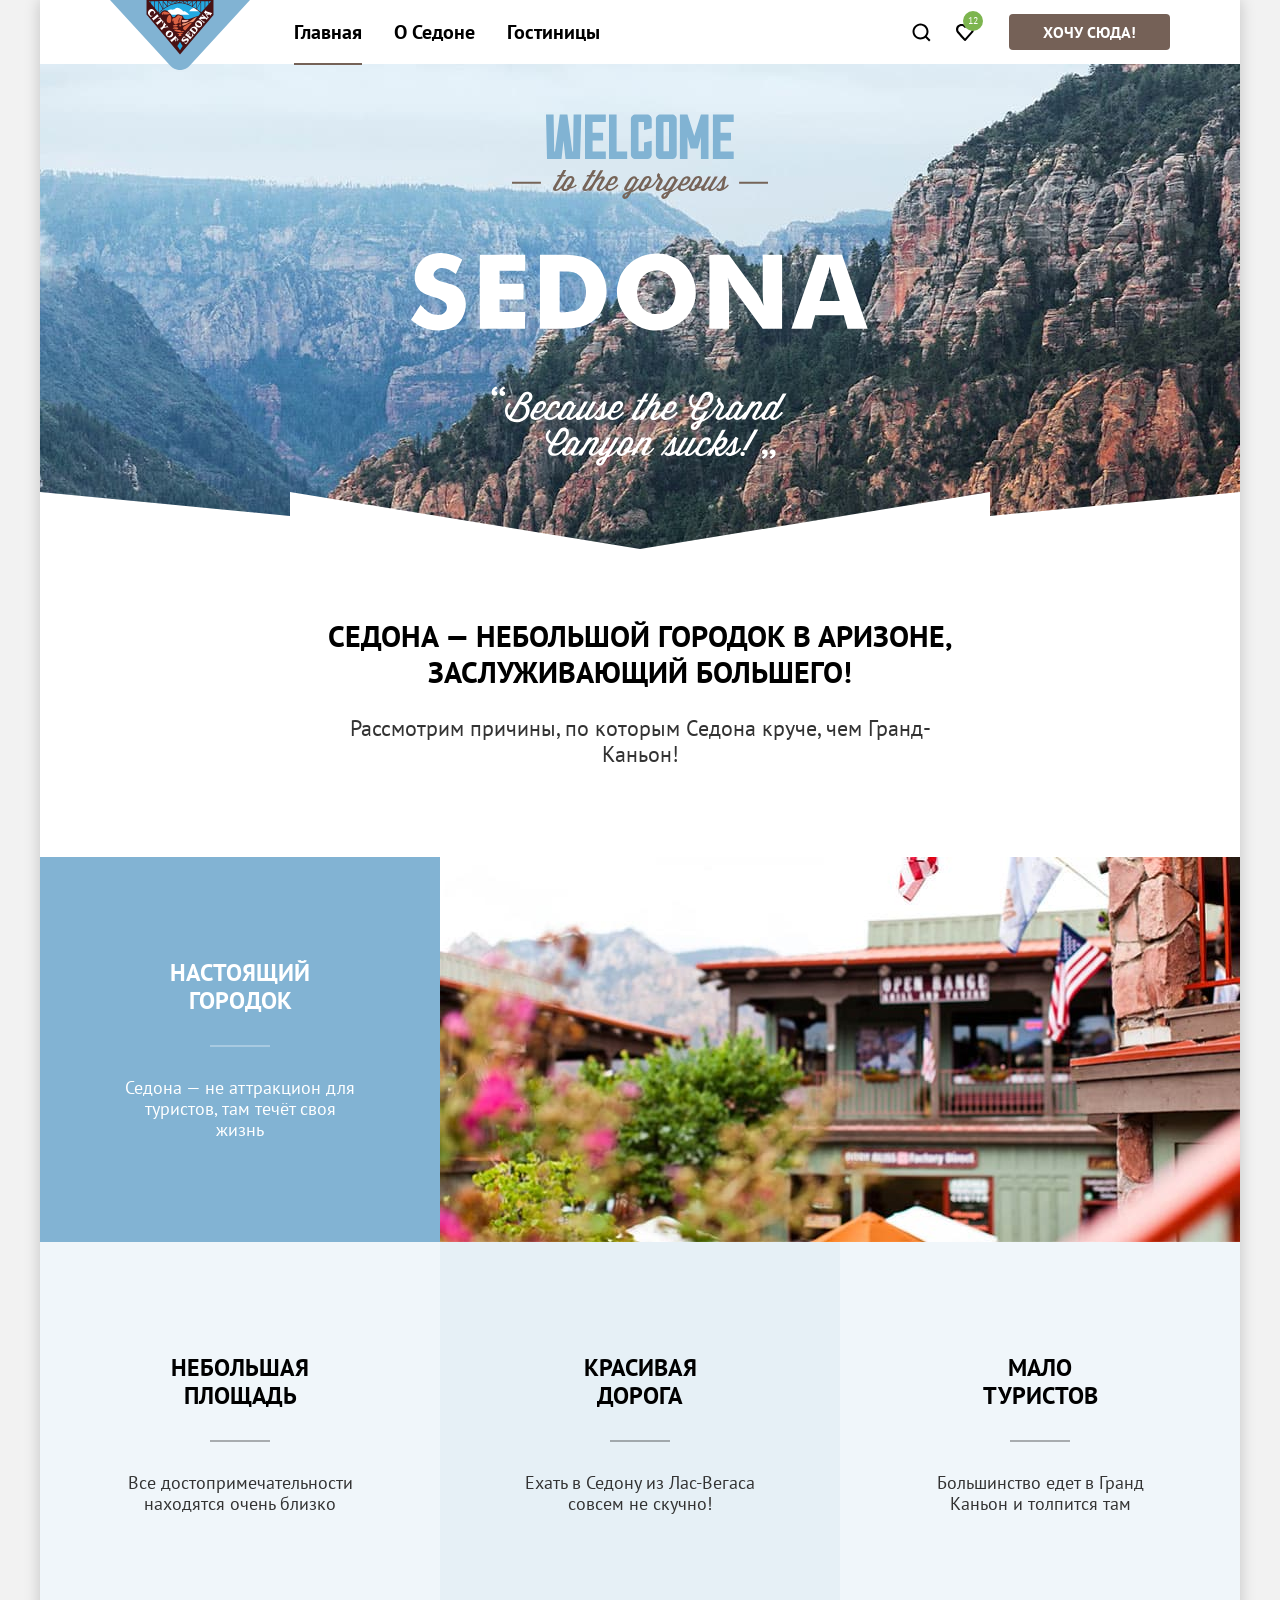
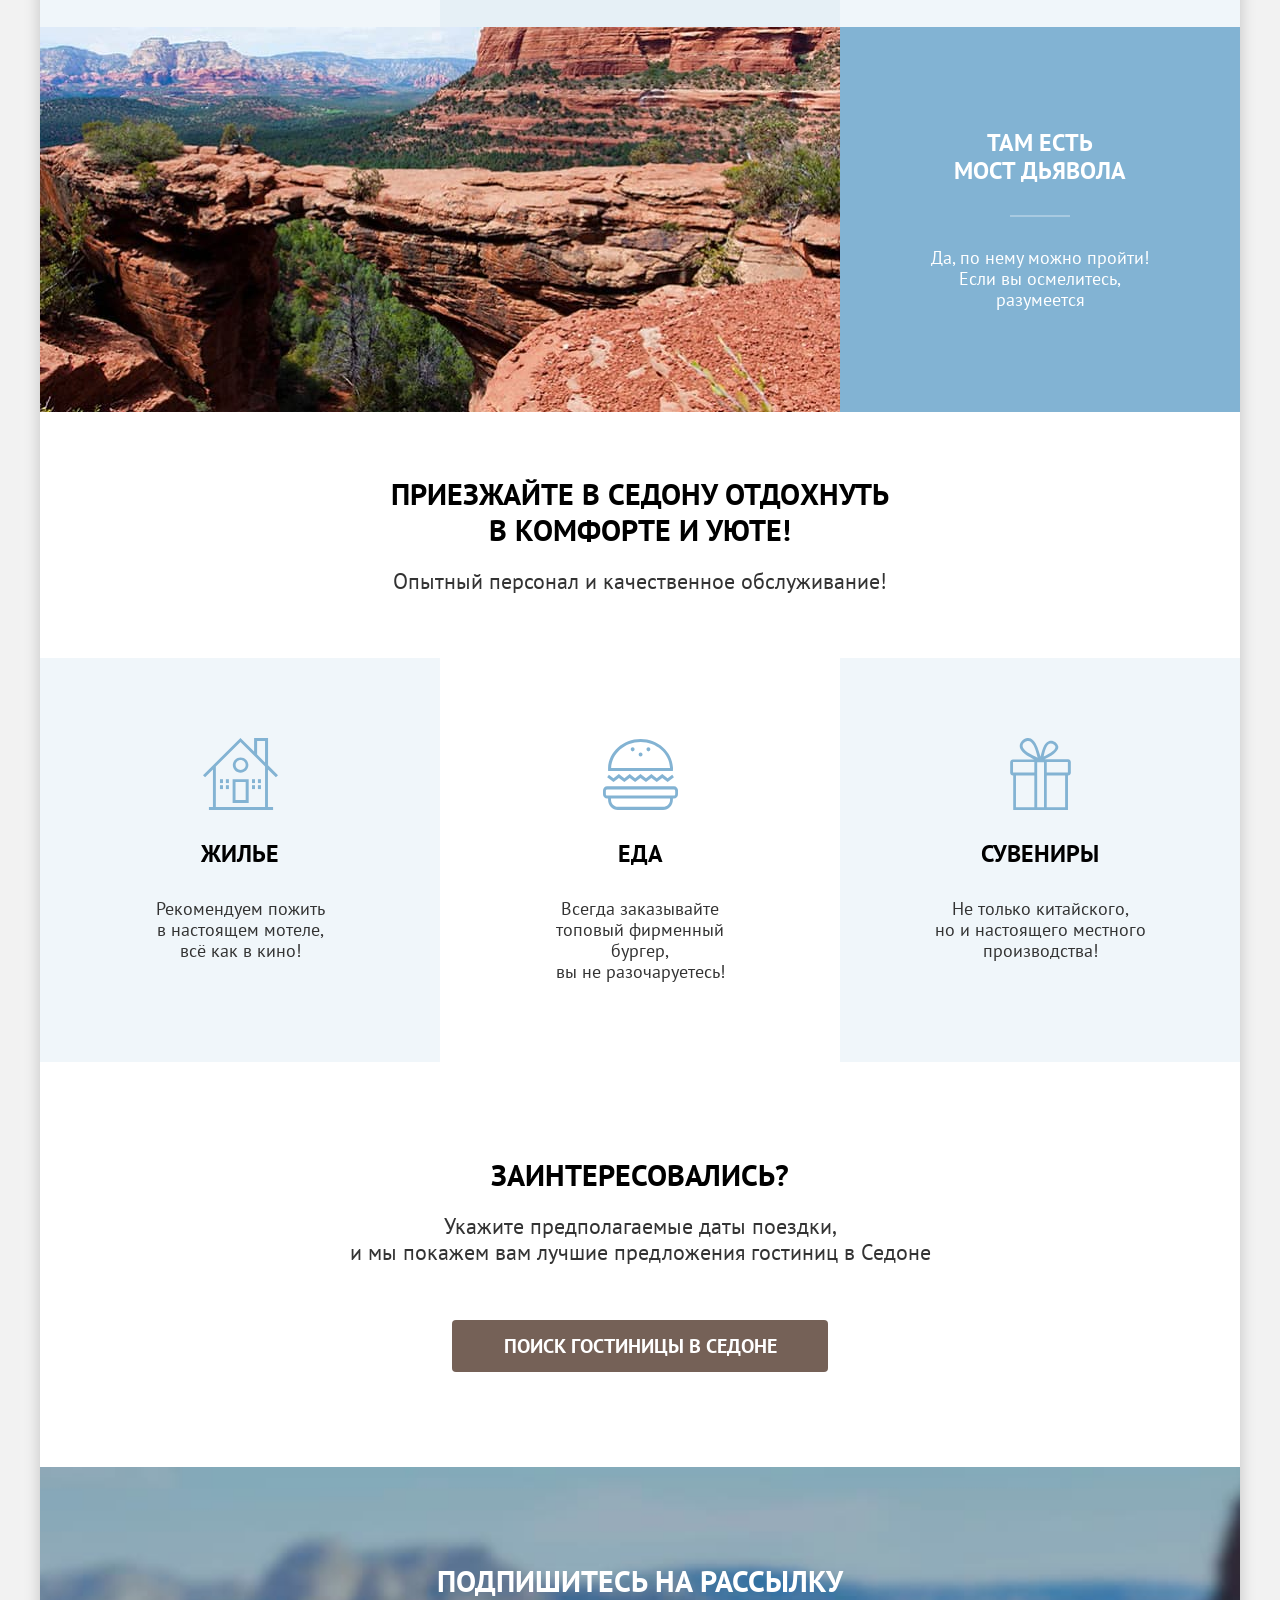
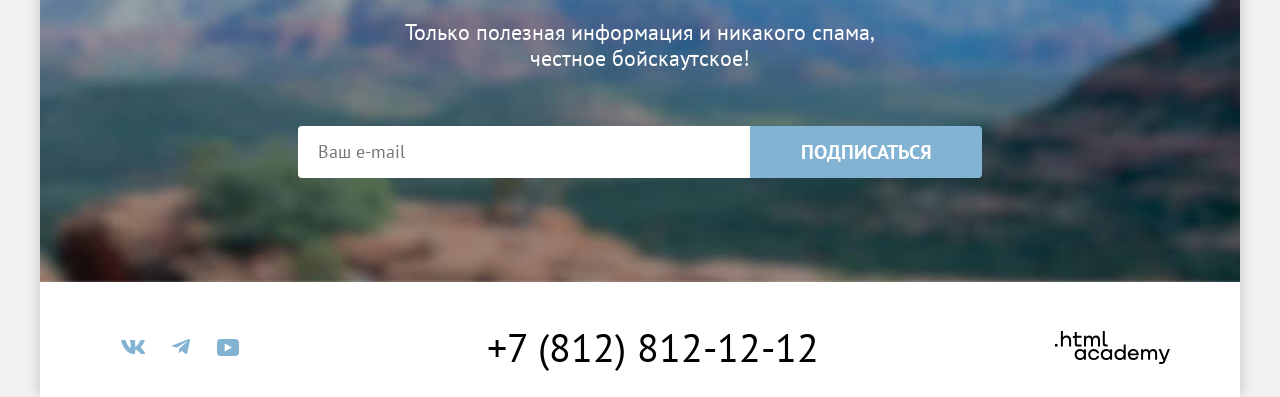
==== commit da4612e5: "Вносит исправления после первой проверки" ====
--- a/index.html
+++ b/index.html
@@ -10,7 +10,7 @@
 
   <body>
     <div class="page-container">
-      <header class="header-page">
+      <header data-test="header" class="header-page">
 
         <a class="navigation-logo" href="index.html">
           <img class="header-page-logo" src="images/logo-sedona.svg" width="140" height="70"
@@ -47,17 +47,17 @@
         </nav>
 
       </header>
-      <main class="main-container main-index">
-        <section class="hero">
+      <main data-test="main" class="main-container main-index">
+        <section data-test="hero" class="hero">
           <h1 class="visually-hidden">О Седоне</h1>
           <img class="hero-img" src="images/welcome.svg" width="458" height="352"
             alt="Welcome to the gorgeous Sedona, because the Grand Canyon sucks!">
         </section>
-        <section class="advantages">
+        <section data-test="advantages" class="advantages">
           <h2 class="title">Седона — небольшой городок в Аризоне,<br> заслуживающий большего!</h2>
           <p class="text">Рассмотрим причины, по которым Седона круче, чем Гранд-Каньон!</p>
         </section>
-        <section class="advantages-description">
+        <section data-test="advantages" class="advantages-description">
           <h2 class="visually-hidden">Преимущества</h2>
           <ul class="advantages-list">
             <li class="advantages-item-foto">
@@ -78,8 +78,7 @@
             </li>
             <li class="advantages-item">
               <h3 class="advantages-title">Красивая<br> дорога</h3>
-              <p class="advantages-item-description">
-                Ехать в Седону из Лас-Вегаса совсем не скучно!
+              <p class="advantages-item-description">Ехать в Седону из Лас-Вегаса совсем не скучно!
               </p>
             </li>
             <li class="advantages-item">
@@ -95,11 +94,12 @@
                   Да, по нему можно пройти! Если вы осмелитесь, разумеется
                 </p>
               </div>
-              <img class="images-bridge" src="images/photo-devil-bridge.jpg" width="800" height="385" alt="Фото мост дьявола">
-            </li>
-          </ul>
-        </section>
-        <section class="services">
+              <img class="images-bridge" src="images/photo-devil-bridge.jpg" width="800" height="385"
+                alt="Фото мост дьявола">
+            </li>
+          </ul>
+        </section>
+        <section data-test="service" class="services">
           <div class="invitation">
             <h2 class="services-title">
               Приезжайте в Седону отдохнуть в комфорте и уюте!
@@ -129,7 +129,7 @@
             </li>
           </ul>
         </section>
-        <section class="booking">
+        <section data-test="search" class="booking">
           <h2 class="booking-title">Заинтересовались?</h2>
           <p class="booking-description">
             Укажите предполагаемые даты поездки,<br> и мы покажем вам лучшие
@@ -137,7 +137,7 @@
           </p>
           <button class="button-search" type="button">Поиск гостиницы в Седоне</button>
         </section>
-        <section class="subscribe">
+        <section data-test="subscribe" class="subscribe">
           <h2 class="subscribe-title">Подпишитесь на рассылку</h2>
           <p class="subscribe-note">
             Только полезная информация и никакого спама,<br> честное бойскаутское!
@@ -152,7 +152,7 @@
           </form>
         </section>
       </main>
-      <footer class="page-footer">
+      <footer data-test="footer" class="page-footer">
         <ul class="footer-social-list">
           <li class="footer-social-item">
             <a class="button-social-vk" href="https://vk.ru/htmlacademy">
@@ -171,13 +171,13 @@
           </li>
         </ul>
         <a class="contacts-phone" href="tel:88128121212">+7 (812) 812-12-12</a>
-        <a class="htmlacademy-link" href="https://htmlacademy.ru/">
+        <a class="htmlacademy-link" href="https://htmlacademy.ru/intensive/htmlcss">
           <span class="visually-hidden">"Логотип HTML academy"</span>
         </a>
       </footer>
     </div>
     <div class="modal-container modal-container-close">
-      <div class="modal modal-search">
+      <div data-test="modal" class="modal modal-search">
         <section class="modal-content">
           <h2 class="modal-title">Поиск гостиницы в Седоне</h2>
           <button class="modal-close-button" type="button"><span class="visually-hidden">Закрыть</span>
@@ -209,13 +209,9 @@
               <label class="modal-label" for="adults">Взрослые:</label>
               <div class="counter">
                 <button class="counter-button counter-minus" type="button" aria-label="Уменьшить">
-                  <span class="icon-minus"></span>
-                  <span class="visually-hidden">Меньше</span>
                 </button>
                 <input class="counter-input" type="number" name="adults" id="adults" value="2">
                 <button class="counter-button counter-plus" type="button" aria-label="Увеличить">
-                  <span class="icon-plus"></span>
-                  <span class="visually-hidden">Увеличить</span>
                 </button>
               </div>
             </div>
@@ -239,13 +235,9 @@
               </div>
               <div class="counter">
                 <button class="counter-button counter-minus" type="button" aria-label="Уменьшить">
-                  <span class="icon-minus"></span>
-                  <span class="visually-hidden">Меньше</span>
                 </button>
                 <input class="counter-input" type="number" name="children" id="children" value="2">
                 <button class="counter-button counter-plus" type="button" aria-label="Увеличить">
-                  <span class="icon-plus"></span>
-                  <span class="visually-hidden">Увеличить</span>
                 </button>
               </div>
             </div>
@@ -255,4 +247,5 @@
       </div>
     </div>
   </body>
+
 </html>
--- a/styles/styles.css
+++ b/styles/styles.css
@@ -2,16 +2,16 @@
   font-family: "PT Sans";
   font-weight: 400;
   font-style: normal;
+  src: url("../fonts/ptsans-400.woff2") format("woff2");
   font-display: swap;
-  src: url("../fonts/ptsans-400.woff2") format("woff2");
 }
 
 @font-face {
   font-family: "PT Sans";
   font-weight: 700;
   font-style: normal;
+  src: url("../fonts/ptsans-700.woff2") format("woff2");
   font-display: swap;
-  src: url("../fonts/ptsans-700.woff2") format("woff2");
 }
 
 body {
@@ -20,7 +20,7 @@
   font-size: 22px;
   line-height: 26px;
   color: #333333;
-  background-color: #ffffff;
+  background-color: #f2f2f2;
   min-width: 1280px;
   min-height: 100%;
 }
@@ -35,15 +35,14 @@
   height: 100%;
 }
 
-/* 1 */
 .page-container {
+  background-color: #ffffff;
   box-shadow: 0 0 15px 0 rgba(0, 0, 0, 0.2);
   display: flex;
   flex-direction: column;
   min-height: 100vh;
   width: 1200px;
   margin: 0 auto;
-
 }
 
 .header-page {
@@ -101,7 +100,7 @@
   right: 16px;
   height: 2px;
   bottom: -1px;
-  background-color: rgba(117, 98, 87, 1);
+  background-color: #756257;
 }
 
 .navigation-link,
@@ -118,7 +117,7 @@
 .navigation-link:focus-visible {
   opacity: 0.7;
   transform: scale(1.05);
-  border-bottom-color: rgba(117, 98, 87, 1);
+  border-bottom-color: #756257;
 }
 
 .navigation-user {
@@ -155,12 +154,12 @@
 }
 
 .navigation-link-search {
-  background-image: url(../images/icons/search.svg);
+  background-image: url("../images/icons/search.svg");
 }
 
 .navigation-link-favourites {
   position: relative;
-  background-image: url(../images/icons/heart.svg);
+  background-image: url("../images/icons/heart.svg");
 }
 
 .navigation-link-button {
@@ -180,7 +179,7 @@
 
 .navigation-link-button:hover,
 .navigation-link-button:focus {
-  background-color: rgba(97, 80, 72, 1);
+  background-color: #615048;
 }
 
 .navigation-link-button:active,
@@ -193,7 +192,7 @@
   line-height: 20px;
   font-weight: 700;
   color: #ffffff;
-  background-color: rgba(117, 97, 87, 1);
+  background-color: #756157;
   text-decoration: none;
   text-transform: uppercase;
   padding: 8px;
@@ -202,11 +201,11 @@
 }
 
 .card-hotel-more:hover {
-  background-color: rgba(97, 80, 72, 1);
+  background-color: #615048;
 }
 
 .card-hotel-more:active {
-  background: rgba(117, 97, 87, 1);
+  background: #756157;
   color: rgba(255, 255, 255, 0.3);
 }
 
@@ -218,8 +217,8 @@
   position: absolute;
   background-color: #7db54f;
   text-align: center;
-  border-radius: 100vw;
-  min-width: 20px;
+  border-radius: 50%;
+  width: 20px;
   height: 20px;
   top: 11px;
   left: 45%;
@@ -249,11 +248,13 @@
   background-position: bottom, center;
   min-height: 485px;
   padding-top: 50px;
+  text-align: center;
 }
 
 .hero-img {
-  display: block;
-  margin: 0 auto;
+  max-width: 100%;
+  height: auto;
+  object-fit: contain;
 }
 
 .hero-title {
@@ -276,6 +277,7 @@
   text-transform: uppercase;
   margin: 0 auto 25px;
   text-align: center;
+  color: #000000;
 }
 
 .text {
@@ -298,7 +300,7 @@
 
 .invitation {
   max-width: 505px;
-  mix-height: 245px;
+  min-height: 245px;
   margin: 0 auto;
   padding: 64px 0;
 }
@@ -345,7 +347,7 @@
   display: flex;
   flex-direction: column;
   align-items: center;
-  padding: 112px 85px;
+  padding: 112px 84px;
 }
 
 .advantages-title::after {
@@ -379,7 +381,7 @@
   line-height: 21px;
   font-weight: 400;
   color: #333333;
-  min-width: 230px;
+  min-width: 231px;
   margin: 0;
 }
 
@@ -402,9 +404,10 @@
 
 .images-street,
 .images-bridge {
-  display: block;
+  width: 800px;
+  height: auto;
+  vertical-align: middle;
   object-fit: cover;
-  height: 100%;
 }
 
 .services-title {
@@ -452,6 +455,8 @@
   margin: 0;
   padding: 0;
   margin-bottom: 30px;
+  text-transform: uppercase;
+  color: #000000;
 }
 
 .services-item:nth-child(2) {
@@ -527,11 +532,13 @@
   text-transform: uppercase;
   margin: 0;
   border: none;
+  border-radius: 4px;
+  cursor: pointer;
 }
 
 .button-search:hover,
 .button-search:focus {
-  background-color: rgba(97, 80, 72, 1);
+  background-color: #615048;
 }
 
 .subscribe-form {
@@ -550,9 +557,8 @@
 
 .subscribe {
   background-image: url("../images/background-filter.jpg");
-  background-color: #82b3d3;
+  background-color: rgba(131, 179, 211, 0.6);
   background-repeat: no-repeat;
-  background-position: center;
   background-size: cover;
 }
 
@@ -566,6 +572,10 @@
   text-transform: uppercase;
   margin: 0;
   margin-bottom: 20px;
+}
+
+.subscribe-title-catalog {
+  color: #000000;
 }
 
 .subscribe-title {
@@ -599,15 +609,34 @@
   width: 232px;
   border-style: none;
   border-radius: 0 4px 4px 0;
+  cursor: pointer;
 }
 
 .subscribe-button:hover,
 .subscribe-button:focus {
-  background-color: rgba(104, 162, 202, 1);
+  background-color: #68a2ca;
 }
 
 .subscribe-button:active {
   color: rgba(255, 255, 255, 0.3);
+}
+
+.subscribe-field:disabled {
+  cursor: not-allowed;
+}
+
+.button-search:disabled,
+.subscribe-button:disabled,
+.button-apply:disabled,
+.favorites:disabled,
+.card-hotel-more:disabled {
+  background-color: #e5e5e5;
+  cursor: not-allowed;
+  pointer-events: none;
+}
+
+.button-reset:disabled {
+  opacity: 0.1;
 }
 
 .subscribe-field {
@@ -623,7 +652,7 @@
 }
 
 .subscribe-field-catalog {
-  background: rgba(242, 242, 242, 1);
+  background: #f2f2f2;
 }
 
 .page-footer {
@@ -647,22 +676,27 @@
 .button-social-telegram,
 .button-social-youtube {
   display: block;
-  mask-repeat: no-repeat;
-  mask-position: center;
   width: 47px;
   height: 40px;
-  background: rgba(131, 179, 211, 1);
+  background-color: #83b3d3;
+  -webkit-mask-repeat: no-repeat;
+  mask-repeat: no-repeat;
+  -webkit-mask-position: center;
+  mask-position: center;
 }
 
 .button-social-vk {
+  -web-mask-image: url("../images/social-vk.svg");
   mask-image: url("../images/social-vk.svg");
 }
 
 .button-social-telegram {
+  -web-mask-image: url("../images/social-telegram.svg");
   mask-image: url("../images/social-telegram.svg");
 }
 
 .button-social-youtube {
+  -web-mask-image: url("../images/social-youtube.svg");
   mask-image: url("../images/social-youtube.svg");
 }
 
@@ -672,7 +706,7 @@
 .button-social-telegram:focus,
 .button-social-youtube:hover,
 .button-social-youtube:focus {
-  background: rgba(104, 162, 202, 1);
+  background: #68a2ca;
 }
 
 .button-social-vk:active,
@@ -693,7 +727,7 @@
 
 .contacts-phone:hover,
 .contacts-phone:focus {
-  color: rgba(117, 97, 87, 1);
+  color: #756157;
 }
 
 .contacts-phone:active {
@@ -707,12 +741,12 @@
   mask-position: center;
   width: 115px;
   height: 35px;
-  background: rgba(0, 0, 0, 1);
+  background: #000000;
 }
 
 .htmlacademy-link:hover,
 .htmlacademy-link:focus {
-  background: rgba(117, 97, 87, 1);
+  background: #756157;
 }
 
 .htmlacademy-link:active {
@@ -733,7 +767,7 @@
   background-image: url("../images/catalog-filter.jpg");
   background-repeat: no-repeat;
   background-position: center;
-  background-color: #82b3d3;
+  background-color: rgba(131, 179, 211, 0.6);
   background-size: cover;
   min-height: 412px;
   padding: 35px 70px;
@@ -758,7 +792,8 @@
   opacity: 0.6;
 }
 
-.breadcrumbs-link:active .breadcrumbs-link-hotel:active {
+.breadcrumbs-link:active,
+.breadcrumbs-link-hotel:active {
   opacity: 0.3;
 }
 
@@ -840,13 +875,13 @@
   background-size: contain;
 }
 
-.control:hover  .control-mark {
+.control:hover .control-mark {
   background-color: rgba(255, 255, 255, 0.6);
   border-color: rgba(255, 255, 255, 0.6)
 }
 
 .control-input:focus-visible + .control-mark {
-  outline: 3px solid rgba(131, 179, 211, 1);
+  outline: 3px solid #83b3d3;
 }
 
 .control:hover .control-label {
@@ -863,9 +898,14 @@
   left: 5px;
   width: 10px;
   height: 10px;
-  background: rgba(63, 94, 114, 1);
+  background: #3f5e72;
   border-radius: 50%;
   content: "";
+}
+
+.control:active .control-mark,
+.control:active .control-label {
+  opacity: 0.3;
 }
 
 .filter-content-title {
@@ -937,23 +977,25 @@
   position: absolute;
   width: 20px;
   height: 20px;
-  background: rgba(255, 255, 255, 1);
+  background: #ffffff;
   border: none;
   border-radius: 5px;
   cursor: pointer;
 }
 
 .range-toggle:hover {
-  background-color: rgba(255, 255, 255, 1);
+  background-color: #ffffff;
+  box-shadow: 0 4px 10px 0 rgba(0, 0, 0, 0.25);
 }
 
 .range-toggle:focus {
-  border: 3px solid rgba(131, 179, 211, 1);
+  border: 3px solid #83b3d3;
   box-shadow: 0 4px 10px 0 rgba(0, 0, 0, 0.25);
+  outline: none;
 }
 
 .range-toggle:active {
-  border: 2px solid rgba(131, 179, 211, 1);
+  border: 2px solid #83b3d3;
   box-shadow: 0 7px 15px 0 rgba(0, 0, 0, 0.4);
 }
 
@@ -967,7 +1009,7 @@
   right: -2px;
 }
 
-.catalog-filter-label {
+.catalog-filter-label:not(:last-child) {
   display: flex;
   margin-right: 2px;
 }
@@ -1001,7 +1043,7 @@
   height: 48px;
   outline: none;
   box-sizing: border-box;
-  background-color: rgba(242, 242, 242, 1);
+  background-color: #f2f2f2;
   padding: 12px 40px 12px 20px;
   border-style: none;
 }
@@ -1011,7 +1053,7 @@
 }
 
 .field-price:focus {
-  border: 3px solid rgba(131, 179, 211, 1);
+  border: 3px solid #83b3d3;
 }
 
 .field-price-from {
@@ -1031,20 +1073,12 @@
 .view-card-hotel-list {
   display: flex;
   flex-wrap: wrap;
+  max-width: 208px;
   margin: 0;
   padding: 0;
   list-style-type: none;
-  margin-left: auto;
-}
-
-.view-card-hotel-item {
-  width: 48px;
-  height: 48px;
-  margin-right: 8px;
-}
-
-.view-card-hotel-item:last-child {
-  margin-right: 0;
+  margin-left: 70px;
+  gap: 8px;
 }
 
 .view-sort {
@@ -1059,24 +1093,30 @@
 
 .view-sort-tile {
   background-image: url("../images/icons/view-icon-3.svg");
+  border: 2px solid #000000;
 }
 
 .view-sort-card {
   background-image: url("../images/icons/view-icon-2.svg");
-  border: 2px solid rgba(229, 229, 229, 1);
+  border: 2px solid #e5e5e5;
 }
 
 .view-sort-list {
   background-image: url("../images/icons/view-icon-1.svg");
-  border: 2px solid rgba(229, 229, 229, 1);
+  border: 2px solid #e5e5e5;
 }
 
 .view-sort:hover {
-  border: 2px solid rgba(0, 0, 0, 1);
+  border: 2px solid #000000;
 }
 
 .view-sort:focus {
-  border: 2px solid rgba(104, 162, 202, 1);
+  border: 2px solid #68a2ca;
+  outline: none;
+}
+
+.view-sort:active {
+  border: 2px solid #000000;
 }
 
 .card-hotel-list {
@@ -1095,7 +1135,7 @@
   position: absolute;
   height: 1px;
   width: 1060px;
-  background-color: rgba(229, 229, 229, 1);
+  background-color: #e5e5e5;
   top: 100%;
   margin-top: 40px;
 }
@@ -1128,19 +1168,26 @@
   text-align: center;
   text-transform: uppercase;
   border: none;
+  cursor: pointer;
 }
 
 .button-apply {
-  background: rgba(130, 179, 211, 1);
+  background: #82b3d3;
   margin-bottom: 32px;
 }
 
 .button-apply:hover {
-  background: rgba(104, 162, 202, 1);
+  background: #68a2ca;
+}
+
+.button-apply:focus-visible {
+  background-color: #68a2ca;
+  color: #ffffff;
+  outline: none;
 }
 
 .button-apply:active {
-  background: rgba(130, 179, 211, 1);
+  background: #82b3d3;
   color: rgba(255, 255, 255, 0.3);
 }
 
@@ -1152,12 +1199,16 @@
   color: rgba(255, 255, 255, 0.8);
 }
 
+.button-reset:focus-visible {
+  border: 3px solid #83b3d3;
+  outline: none;
+}
+
 .button-reset:active {
   color: rgba(255, 255, 255, 0.3);
 }
 
 .filter-content-button {
-
   margin-left: auto;
   padding-top: 0;
   align-self: flex-end;
@@ -1217,15 +1268,23 @@
   border: 2px solid #e5e5e5;
   background-color: #ffffff;
   border-radius: 4px;
-  padding: 12px 20px;
+  padding: 12px 48px 12px 20px;
   background-image: url("../images/icons/vector.svg");
   background-repeat: no-repeat;
   background-size: 12px 7px;
   background-position: center right 20px;
 }
 
-.select-catalog-hotel:hover {
-  border: 2px solid rgba(104, 162, 202, 1)
+.select-catalog-hotel:hover,
+.select-catalog-hotel:focus-visible {
+  border: 2px solid #68a2ca;
+  outline: none;
+}
+
+.select-catalog-hotel:disabled {
+  border-color: rgba(0, 0, 0, 0.3);
+  cursor: not-allowed;
+  opacity: 0.3;
 }
 
 .card-hotel-group,
@@ -1258,37 +1317,32 @@
   text-align: center;
   text-transform: uppercase;
   padding: 8px 18px;
+  cursor: pointer;
+
 }
 
 .favorites-active {
-  background-color: rgba(125, 181, 79, 1);
+  background-color: #7db54f;
 }
 
 .favorites:hover,
 .favorites:focus {
-  background-color: rgba(104, 162, 202, 1);
+  background-color: #68a2ca;
 }
 
 .favorites:active {
-  background: rgba(130, 179, 211, 1);
+  background: #82b3d3;
   color: rgba(255, 255, 255, 0.3);
 }
 
 .favorites-active:hover,
 .favorites-active:focus {
-  background-color: rgba(108, 158, 66, 1);
+  background-color: #6c9e42;
 }
 
 .favorites-active:active {
-  background: rgba(125, 181, 79, 1);
+  background: #7db54f;
   color: rgba(255, 255, 255, 0.3);
-}
-
-.favorites:disabled {
-background-color: #e5e5e5;
-  color: #ffffff;
-  cursor: not-allowed;
-  pointer-events: none;
 }
 
 .rating {
@@ -1333,6 +1387,7 @@
   margin-right: 8px;
   border-radius: 4px;
   padding: 11px;
+  border: 1px solid transparent;
 }
 
 .pagination-current {
@@ -1340,14 +1395,14 @@
   background-color: #f2f2f2;
 }
 
-.pagination-link:hover,
-.pagination-link:focus {
-  background: rgba(104, 162, 202, 1);
-  border: 1px solid rgba(130, 179, 211, 1);
+.pagination-link:not(.pagination-current):hover,
+.pagination-link:not(.pagination-current):focus-visible {
+  background: #68a2ca;
+  border: 1px solid #82b3d3;
 }
 
 .pagination-link:active {
-  background: rgba(130, 179, 211, 1);
+  background: #82b3d3;
   color: rgba(255, 255, 255, 0.3);
 }
 
@@ -1398,6 +1453,8 @@
 }
 
 .modal {
+  display: flex;
+  flex-direction: column;
   position: relative;
   width: 717px;
   min-height: 576px;
@@ -1406,6 +1463,8 @@
   padding: 64px 70px;
   box-shadow: 0 25px 50px rgba(0, 0, 0, 0.15);
   box-sizing: border-box;
+  max-height: 85vh;
+  overflow-y: auto;
 }
 
 .modal-content {
@@ -1421,7 +1480,7 @@
   font-size: 30px;
   line-height: 36px;
   font-weight: 700;
-  color: rgba(0, 0, 0, 1);
+  color: #000000;
   text-transform: uppercase;
 }
 
@@ -1432,7 +1491,7 @@
   right: 52px;
   width: 52px;
   height: 52px;
-  background-color: rgba(242, 242, 242, 1);
+  background-color: #f2f2f2;
   border: none;
   border-radius: 50%;
   cursor: pointer;
@@ -1452,7 +1511,21 @@
 }
 
 .modal-close-button:hover {
-  background: rgba(229, 229, 229, 1);
+  background: #e5e5e5;
+}
+
+.modal-close-button:focus-visible {
+  border: 3px solid #83b3d3;
+  background: #e5e5e5;
+  outline: none;
+}
+
+.modal-close-button:active {
+  background: #e5e5e5;
+}
+
+.modal-close-button:active::before {
+  opacity: 0.4;
 }
 
 .form-search-hotel {
@@ -1487,7 +1560,7 @@
 .modal-input {
   width: 100%;
   padding: 12px 40px 12px 20px;
-  background: rgba(242, 242, 242, 1);
+  background: #f2f2f2;
   border: none;
   border-radius: 4px;
   font-family: "PT Sans", sans-serif;
@@ -1498,12 +1571,12 @@
 }
 
 .modal-input:hover {
-  background: rgba(229, 229, 229, 1);
+  background: #e5e5e5;
 }
 
 .modal-input:focus {
-  outline: 3px solid rgba(131, 179, 211, 1);
-  background: rgba(229, 229, 229, 1);
+  outline: 3px solid #83b3d3;
+  background: #e5e5e5;
 }
 
 .input-wrapper::after {
@@ -1527,13 +1600,17 @@
   font-size: 16px;
   line-height: 21px;
   font-weight: 400;
-  margin: 0 70px 0 137px;
+  margin: 4px auto 0 137px;
   padding-left: 20px;
-  min-width: 320px;
+  min-width: 400px;
+  display: block;
+  white-space: normal;
+  overflow-wrap: break-word;
+  word-break: break-word;
 }
 
 .modal-error-text {
-  color: rgba(255, 87, 87, 1);
+  color: #ff5757;
 }
 
 .modal-counters {
@@ -1548,13 +1625,13 @@
   justify-content: space-between;
   width: 247px;
 }
-.counter-group-tooltip{
+
+.counter-group-tooltip {
   width: 242px;
 }
 
 .counter-group .modal-label {
   width: auto;
-
 }
 
 .counter {
@@ -1576,21 +1653,22 @@
   height: 20px;
   padding: 0;
   margin: 0 10px;
-  border: none;
   background-color: transparent;
   border: none;
   cursor: pointer;
   outline: none;
 }
 
-.icon-minus,
-.icon-plus {
+input[type="number"] {
+  -moz-appearance: textfield;
+}
+
+.counter-button::before {
+  content: "";
   display: block;
   width: 14px;
-  height: 100%;
-  /* padding: 3px; */
-  /* background-color: rgba(242, 242, 242, 1); */
-  background-color: rgba(117, 97, 87, 0.5);
+  height: 14px;
+  background-color: rgba(117, 97, 87, 0.3);
   -webkit-mask-repeat: no-repeat;
   mask-repeat: no-repeat;
   -webkit-mask-position: center;
@@ -1599,29 +1677,28 @@
   mask-size: contain;
 }
 
-.icon-minus {
-  -webkit-mask-image: url("../images/icons/minus1.svg");
-  mask-image: url("../images/icons/minus1.svg");
-}
-
-.icon-plus {
-  -webkit-mask-image: url("../images/icons/plus1.svg");
-  mask-image: url("../images/icons/plus1.svg");
-
-}
-
-.counter-button:hover .icon-minus {
+.counter-button.counter-minus::before {
+  -webkit-mask-image: url("../images/icons/minus.svg");
+  mask-image: url("../images/icons/minus.svg");
+}
+
+.counter-button.counter-plus::before {
+  -webkit-mask-image: url("../images/icons/plus.svg");
+  mask-image: url("../images/icons/plus.svg");
+}
+
+.counter-button:hover::before {
   background-color: #000000;
 }
 
-.counter-button:hover .icon-plus {
-  background-color: rgba(0, 0, 0, 2);
-}
-
 .counter-button:focus-visible {
-  outline: 3px solid rgba(130, 179, 211, 1);
+  outline: 3px solid #82b3d3;
   border-radius: 4px;
   outline-offset: 2px;
+}
+
+.counter-button:active {
+  opacity: 0.2;
 }
 
 .counter-input {
@@ -1642,14 +1719,13 @@
   margin: 0;
 }
 
-/* .counter-button:focus .icon-plus,
-.counter-button:focus .icon-minus {
-  border: 3px solid rgba(130, 179, 211, 1);
-  border-radius: 4px;
-} */
+.counter-input:focus-visible {
+  outline: none;
+}
 
 .modal-search-button {
   width: 100%;
+  min-height: 60px;
   padding: 18px;
   margin: 0;
   margin-top: 25px;
@@ -1662,19 +1738,18 @@
   border: none;
   border-radius: 10px;
   cursor: pointer;
-  min-height: 60px;
-  background: rgba(131, 179, 211, 1);
+  background: #83b3d3;
 }
 
 .modal-search-button:hover,
 .modal-search-button:focus {
-  background: rgba(104, 162, 202, 1);
+  background: #68a2ca;
+  outline: none;
 }
 
 .modal-search-button:active {
   color: rgba(255, 255, 255, 0.3);
 }
-
 
 .label-with-tooltip {
   display: flex;
@@ -1692,19 +1767,18 @@
   padding: 0;
   margin: 0;
   display: flex;
-  cursor: pointer
+  cursor: pointer;
+  outline: none;
 }
 
 .tooltip-icon {
   display: block;
   width: 26px;
   height: 26px;
-  /* color: #242424;
-  cursor: pointer; */
 }
 
 .tooltip-toggle:hover .tooltip-icon {
-  color: #AF7842;
+  color: #af7842;
 }
 
 .tooltip-text {
@@ -1716,7 +1790,7 @@
   max-width: 256px;
   min-height: 143px;
   padding: 19px 18px 18px 20px;
-  background-color: rgba(51, 51, 51, 1);
+  background-color: #333333;
   color: #ffffff;
   font-size: 16px;
   line-height: 20px;
